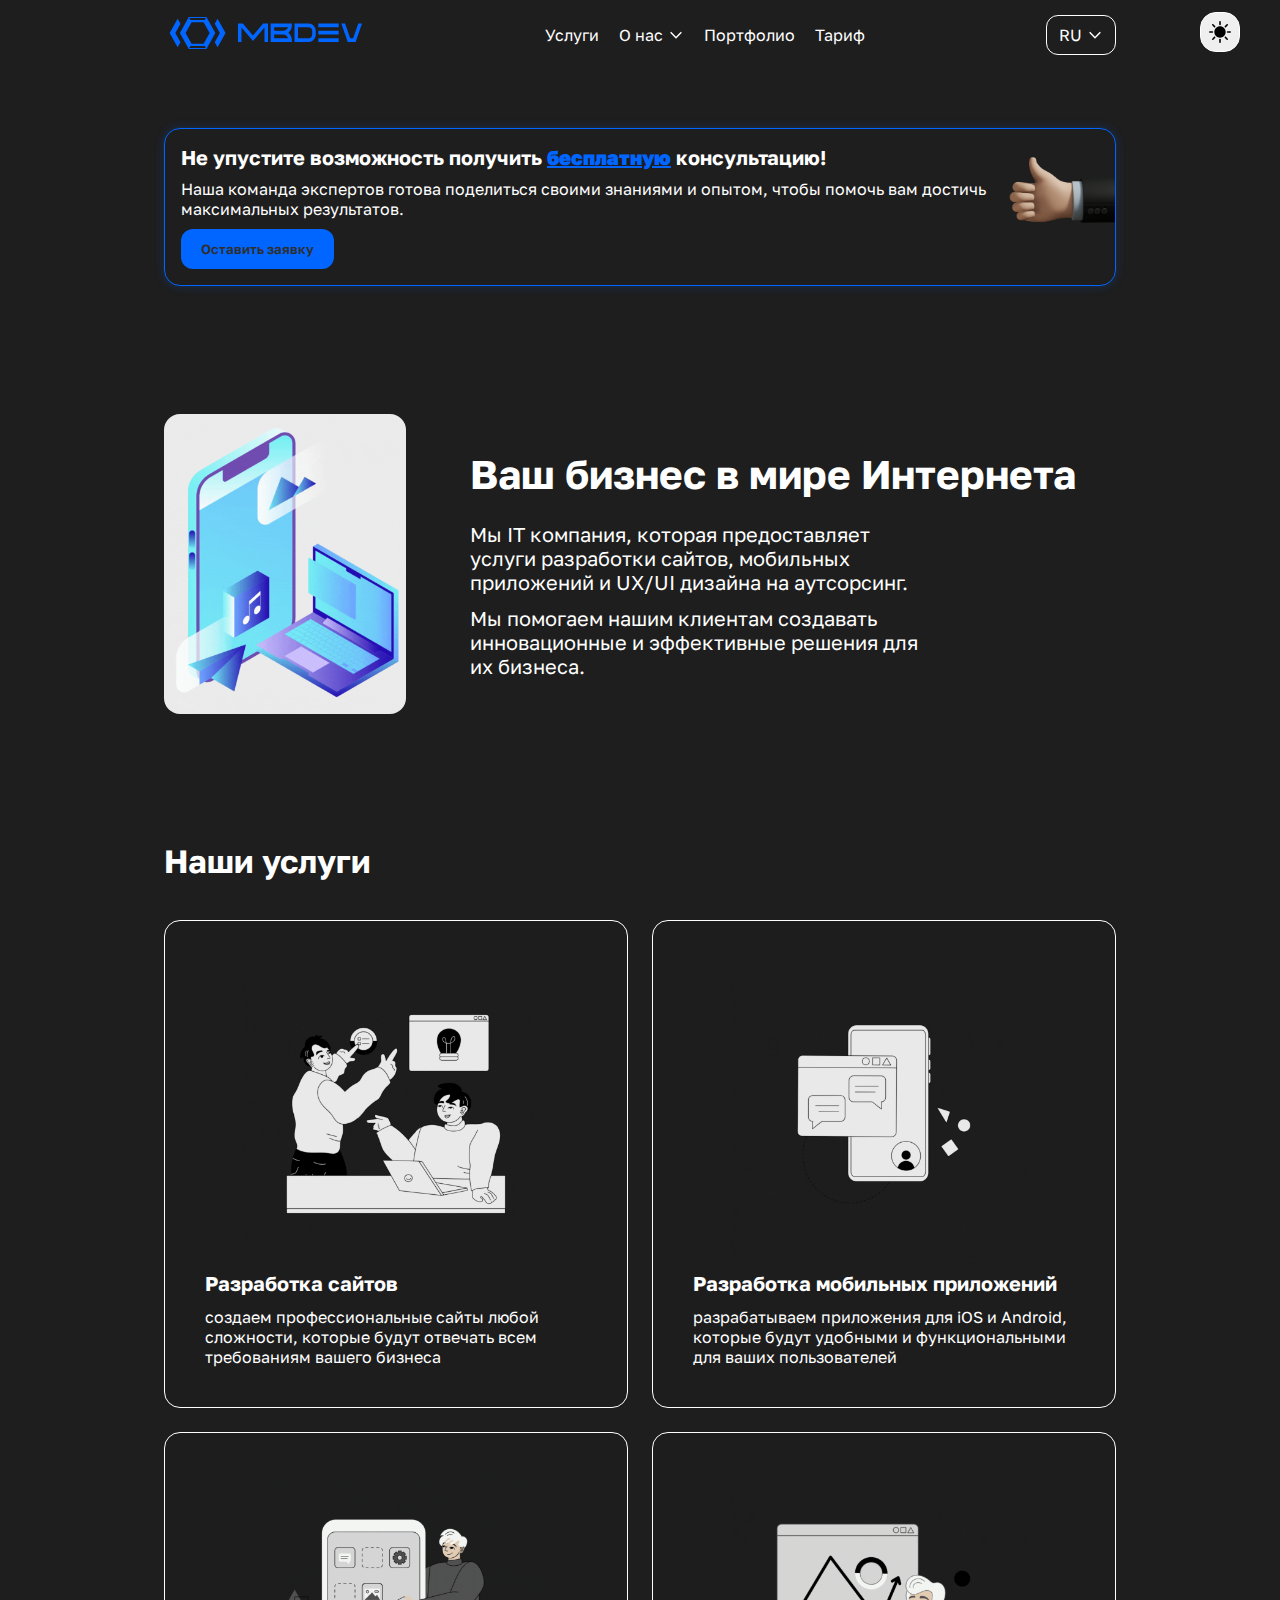
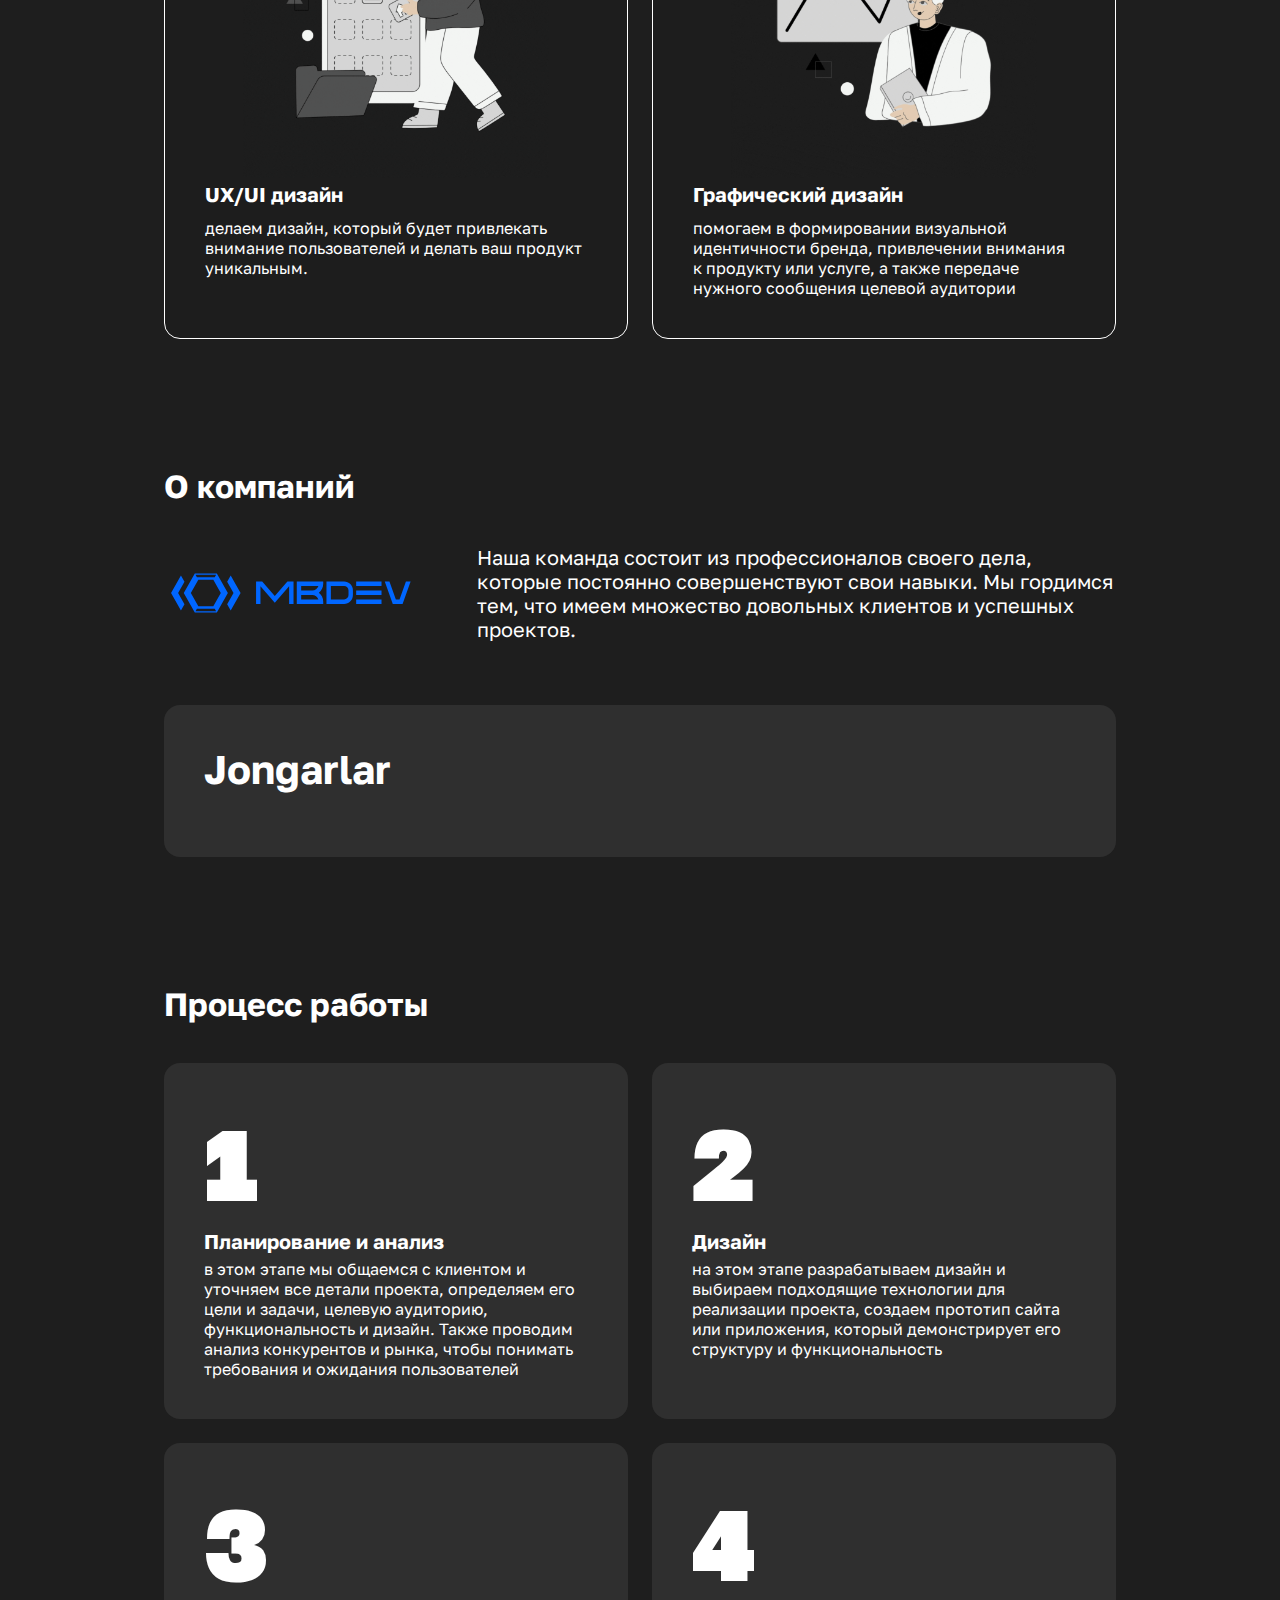
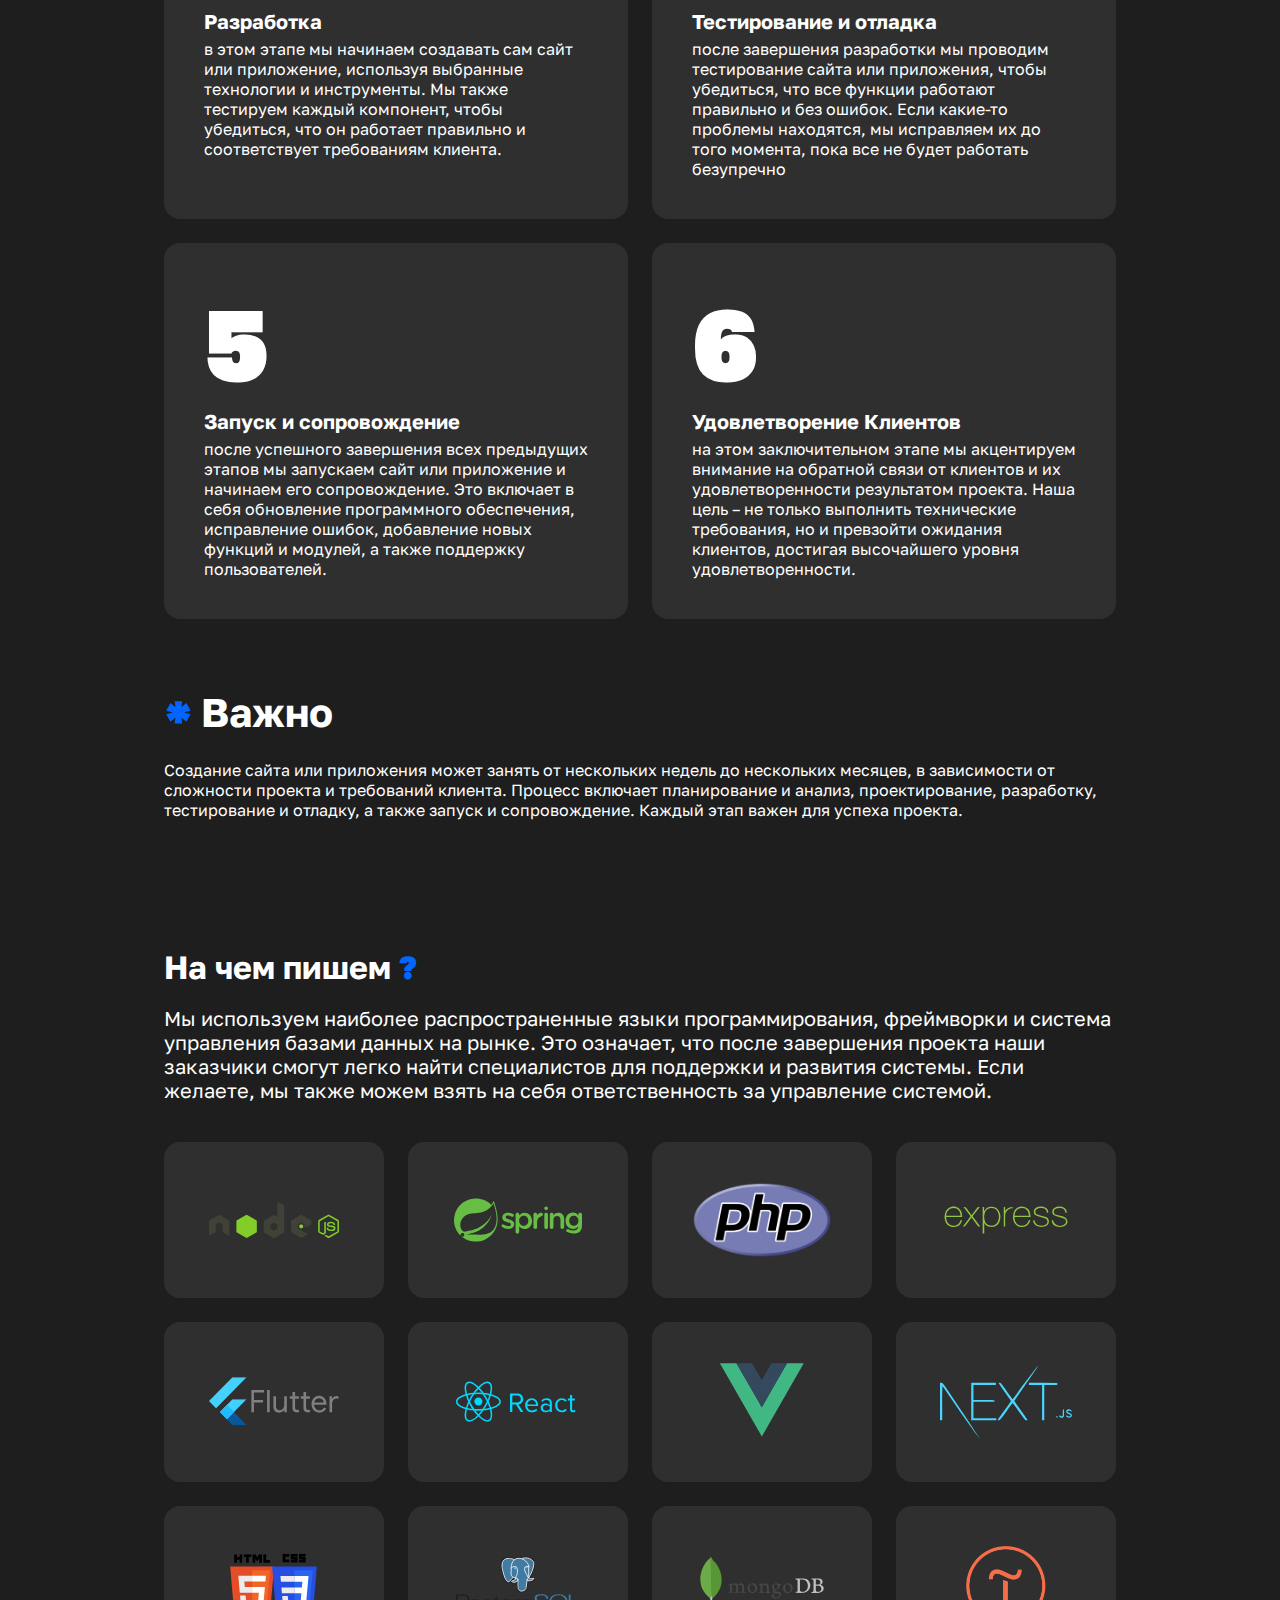
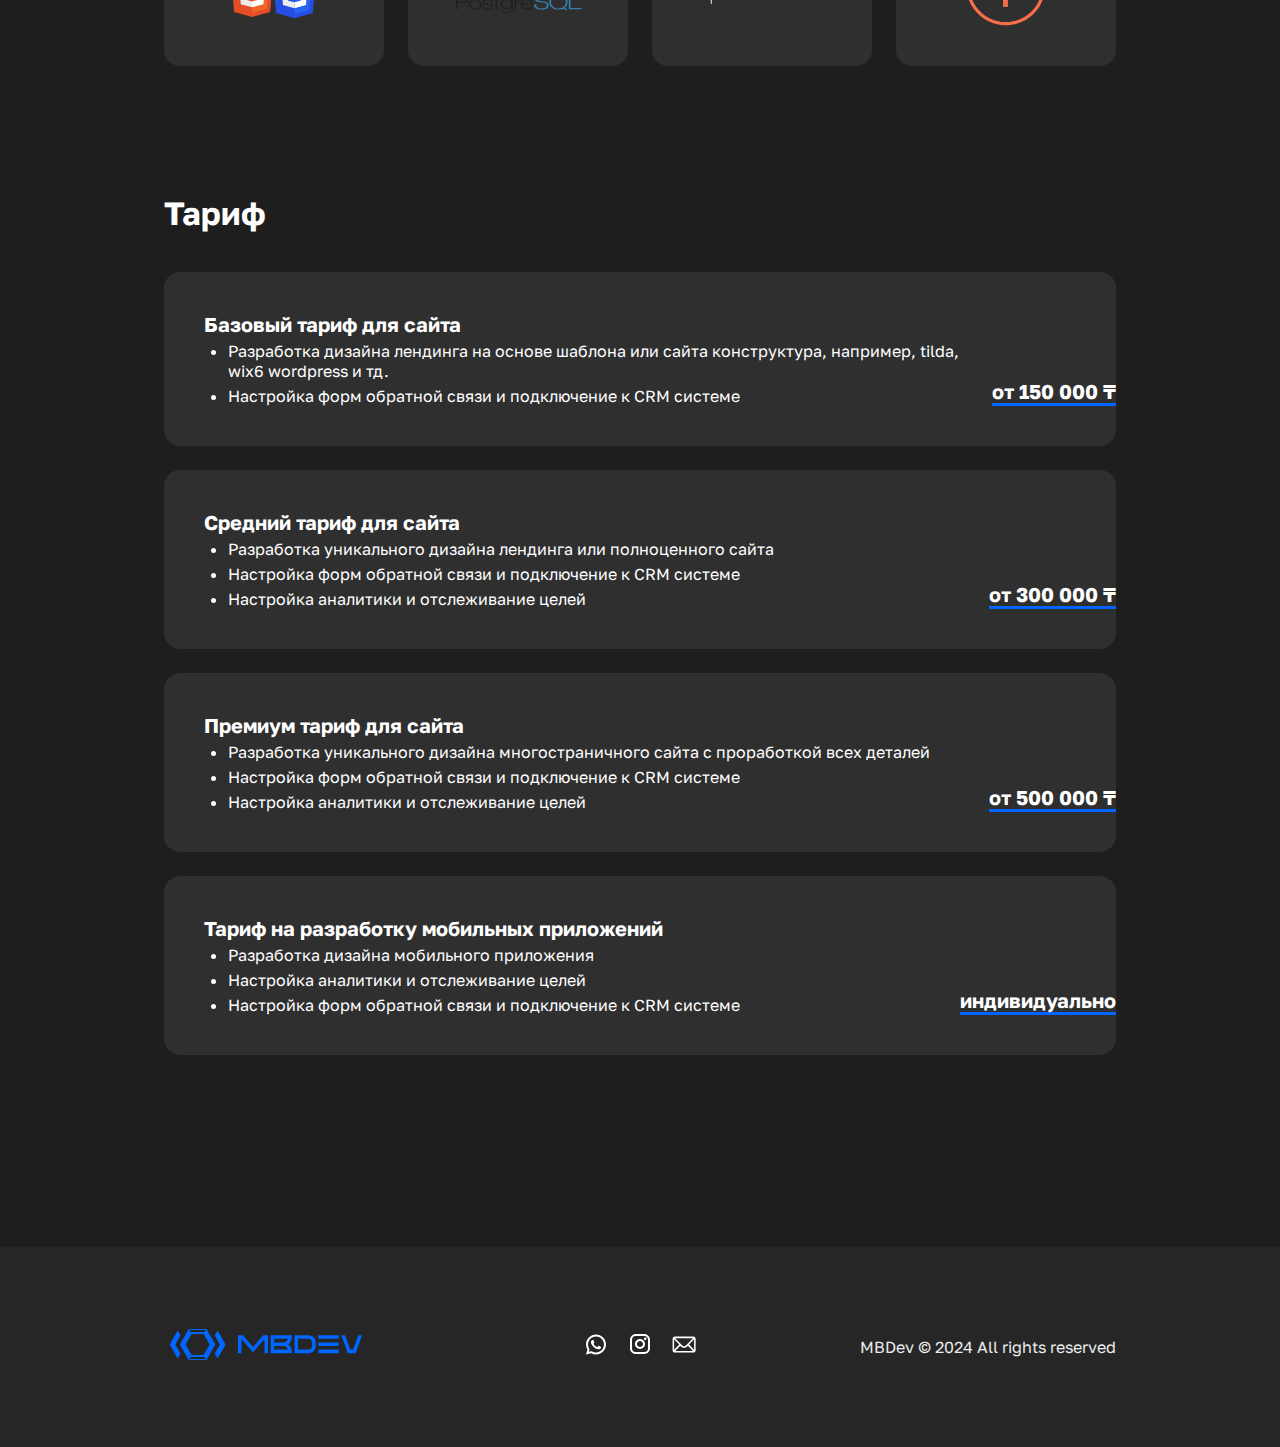
==== index.html @ fb9904f1 "up" ====
<!DOCTYPE html>
<html lang="en">
  <head>
    <meta charset="UTF-8">
    <meta name="viewport" content="width=device-width, initial-scale=1.0">
    
    <title>MBDEV</title>

    <link rel="stylesheet" href="style.css">
    <link rel="shortcut icon" href="public/logo/fav.svg" type="image/x-icon">
  </head>

  <body>

    <button class="mode">
      <img class="dark" src="public/images/moon.svg" alt="">
      <img class="switch-mode light" src="public/images/sun.svg" alt="">
    </button>

    <header>
      <div class="container">
        <div class="header">
          <a href="#">
            <div class="header-logo">
              <img src="public/logo/logo_blue.svg" alt="">
            </div>
          </a>

          <span class="menu-btn">
            <svg xmlns="http://www.w3.org/2000/svg" width="24" height="24" viewBox="0 0 24 24" fill="none">
              <g>
                <g>
                  <path d="M2 5H22" stroke-width="1.5"/>
                  <path d="M2 19H22" stroke-width="1.5"/>
                  <path d="M2 12H22" stroke-width="1.5"/>
                </g>
              </g>
            </svg>
          </span>

          <nav>
            <ul>
              <a href="#service"><li>Услуги</li></a>
              <a href="">
                <li>О нас
                  <svg class="chevron" xmlns="http://www.w3.org/2000/svg" width="16" height="16" viewBox="0 0 16 16">
                    <g>
                      <path d="M2.66663 5.33337L7.99996 10.6667L13.3333 5.33337" stroke-width="1.5"/>
                    </g>
                  </svg>
                </li>
              </a>
              <div class="header-about">
                <ul>
                  <a href="#about"><li>О компании</li></a>
                  <a href="#process"><li>Процесс работы</li></a>
                  <a href="#technology"><li>Наши технологий</li></a>
                </ul>
              </div>
              <a class="portfolio-link" href="portfolio.html"><li>Портфолио</li></a>
              <a href="#tarif"><li>Тариф</li></a>
            </ul>
          </nav>

          <button class="language">
            <p class="current-language">RU</p>
            <svg class="chevron" xmlns="http://www.w3.org/2000/svg" width="16" height="16" viewBox="0 0 16 16">
              <g>
                <path d="M2.66663 5.33337L7.99996 10.6667L13.3333 5.33337" stroke-width="1.5"/>
              </g>
            </svg>
          </button>
          <div class="languages">
            <ul>
              <a class="language-ru" href=""><li>RU</li></a>
              <a class="language-kz" href=""><li>KZ</li></a>
              <a class="language-en" href=""><li>EN</li></a>
            </ul>
          </div>
        </div>
      </div>
    </header>

    <div class="menu">
      <span class="x-mark menu-x">
        <svg xmlns="http://www.w3.org/2000/svg" width="24" height="24" viewBox="0 0 24 24" fill="none">
          <g id="icon / close">
            <path id="Vector" d="M5 5L19 19M5 19L19 5" stroke="white" stroke-width="1.5" stroke-linecap="round" stroke-linejoin="round"/>
          </g>
        </svg>
      </span>
      <ul class="menu-link">
        <a href="#service"><li>Услуги</li></a>
        <a href="#about"><li>О компании</li></a>
        <a href="#process"><li>Процесс работы</li></a>
        <a href="#technology"><li>Наши технологий</li></a>
        <a class="portfolio-link" href="portfolio.html"><li>Портфолио</li></a>
        <a href="#tarif"><li>Тариф</li></a>
      </ul>

      <button class="languagee">
        <p class="current-languagee">RU</p>
        <svg class="chevron" xmlns="http://www.w3.org/2000/svg" width="16" height="16" viewBox="0 0 16 16">
          <g>
            <path d="M2.66663 5.33337L7.99996 10.6667L13.3333 5.33337" stroke-width="1.5"/>
          </g>
        </svg>
      </button>
      <div class="languagess">
        <ul>
          <a class="languagee-ru" href=""><li>RU</li></a>
          <a class="languagee-kz" href=""><li>KZ</li></a>
          <a class="languagee-en" href=""><li>EN</li></a>
        </ul>
      </div>

      <button class="mode-menu">
        <img class="dark-menu" src="public/images/moon.svg" alt="">
        <img class="switch-mode light-menu" src="public/images/sun.svg" alt="">
      </button>
    </div>

    <div class="container container-content">
      <div class="recomendation">
        <div class="recomendation-content">
          <h3>Не упустите возможность получить <strong>бесплатную</strong> консультацию!</h3>
          <p>Наша команда экспертов готова поделиться своими знаниями и опытом, чтобы помочь вам достичь максимальных результатов.</p>
          <a href="https://wa.link/yck4wh">
            <button class="button">Оставить заявку</button>
          </a>
        </div>

        <div class="recomendation-image">
          <img src="public/images/nice.png" alt="">
        </div>
      </div>
    </div>

    <section id="description">
      <div class="container container-content">
        <div class="description">
          <div class="description-image">
            <img src="public/images/gif.gif" alt="">
          </div>
          
          <div class="description-content">
            <div class="description-title">
              <h1>Ваш бизнес в мире Интернета</h1>
            </div>
            <div class="description-info">
              <p class="info">Мы IT компания, которая предоставляет услуги разработки сайтов, мобильных приложений и UX/UI дизайна на аутсорсинг.</p>
              <p class="info">Мы помогаем нашим клиентам создавать инновационные и эффективные решения для их бизнеса.</p>
            </div>
          </div>
        </div>
      </div>
    </section>

    <section id="service">
      <div class="container container-content">
        <h2>Наши услуги</h2>
        <div class="service">
          <div class="service-content">
            <div class="service-image">
              <img id="gif1" src="public/images/5.gif" alt="">
            </div>

            <div class="service-info">
              <h3>Разработка сайтов</h3>
              <p>создаем профессиональные сайты любой сложности, которые будут отвечать всем требованиям вашего бизнеса</p>
            </div>
          </div>
          <div class="service-content">
            <div class="service-image">
              <img id="gif2" src="public/images/6.gif" alt="">
            </div>

            <div class="service-info">
              <h3>Разработка мобильных приложений</h3>
              <p>разрабатываем приложения для iOS и Android, которые будут удобными и функциональными для ваших пользователей</p>
            </div>
          </div>
          <div class="service-content">
            <div class="service-image">
              <img id="gif3" src="public/images/3.gif" alt="">
            </div>

            <div class="service-info">
              <h3>UX/UI дизайн</h3>
              <p>делаем дизайн, который будет привлекать внимание пользователей и делать ваш продукт уникальным.</p>
            </div>
          </div>
          <div class="service-content">
            <div class="service-image">
              <img id="gif4" src="public/images/4.gif" alt="">
            </div>

            <div class="service-info">
              <h3>Графический дизайн</h3>
              <p>помогаем в формировании визуальной идентичности бренда, привлечении внимания к продукту или услуге, а также передаче нужного сообщения целевой аудитории</p>
            </div>
          </div>
        </div>
      </div>
    </section>

    <section id="about">
      <div class="container container-content">
        <h2>О компаний</h2>
        <div class="about">
          <div class="about-title">
            <div class="about-logo">
              <img src="public/logo/logo_blue.svg" alt="">
            </div>
            <p class="info">Наша команда состоит из профессионалов своего дела, которые постоянно совершенствуют свои навыки. Мы гордимся тем, что имеем множество довольных клиентов и успешных проектов.</p>
          </div>

          <div class="about-content">
            <h1>Jongarlar</h1>
          </div>
        </div>
      </div>
    </section>

    <section id="process">
      <div class="container container-content">
        <h2>Процесс работы</h2>

        <div class="process">
          <div class="process-block">
            <span>1</span>
            <h3>Планирование и анализ</h3>
            <p>в этом этапе мы общаемся с клиентом и уточняем все детали проекта, определяем его цели и задачи, целевую аудиторию, функциональность и дизайн. Также проводим анализ конкурентов и рынка, чтобы понимать требования и ожидания пользователей</p>
          </div>
          <div class="process-block">
            <span>2</span>
            <h3>Дизайн</h3>
            <p>на этом этапе разрабатываем дизайн и выбираем подходящие технологии для реализации проекта, создаем прототип сайта или приложения, который демонстрирует его структуру и функциональность</p>
          </div>
          <div class="process-block">
            <span>3</span>
            <h3>Разработка</h3>
            <p>в этом этапе мы начинаем создавать сам сайт или приложение, используя выбранные технологии и инструменты. Мы также тестируем каждый компонент, чтобы убедиться, что он работает правильно и соответствует требованиям клиента.</p>
          </div>
          <div class="process-block">
            <span>4</span>
            <h3>Тестирование и отладка</h3>
            <p>после завершения разработки мы проводим тестирование сайта или приложения, чтобы убедиться, что все функции работают правильно и без ошибок. Если какие-то проблемы находятся, мы исправляем их до того момента, пока все не будет работать безупречно</p>
          </div>
          <div class="process-block">
            <span>5</span>
            <h3>Запуск и сопровождение</h3>
            <p>после успешного завершения всех предыдущих этапов мы запускаем сайт или приложение и начинаем его сопровождение. Это включает в себя обновление программного обеспечения, исправление ошибок, добавление новых функций и модулей, а также поддержку пользователей.</p>
          </div>
          <div class="process-block">
            <span>6</span>
            <h3>Удовлетворение Клиентов</h3>
            <p>на этом заключительном этапе мы акцентируем внимание на обратной связи от клиентов и их удовлетворенности результатом проекта. Наша цель – не только выполнить технические требования, но и превзойти ожидания клиентов, достигая высочайшего уровня удовлетворенности.</p>
          </div>
        </div>

        <div class="important">
          <span>*<h1>Важно</h1></span>
          <p>Создание сайта или приложения может занять от нескольких недель до нескольких месяцев, в зависимости от сложности проекта и требований клиента. Процесс включает планирование и анализ, проектирование, разработку, тестирование и отладку, а также запуск и сопровождение. Каждый этап важен для успеха проекта.</p>
        </div>
      </div>
    </section>

    <section id="technology">
      <div class="container container-content">
        <h2>На чем пишем <strong>?</strong></h2>
        <p class="info">Мы используем наиболее распространенные языки программирования, фреймворки и система управления базами данных на рынке. Это означает, что после завершения проекта наши заказчики смогут легко найти специалистов для поддержки и развития системы. Если желаете, мы также можем взять на себя ответственность за управление системой.</p>
        <div class="technology">
          <div class="technologies">
            <img src="public/images/technology/nodejs.svg" alt="">
          </div>
          <div class="technologies">
            <img src="public/images/technology/spring.svg" alt="">
          </div>
          <div class="technologies">
            <img src="public/images/technology/php.png" alt="">
          </div>
          <div class="technologies">
            <img src="public/images/technology/express.svg" alt="">
          </div>
          <div class="technologies">
            <img src="public/images/technology/flutter.svg" alt="">
          </div>
          <div class="technologies">
            <img src="public/images/technology/react.svg" alt="">
          </div>
          <div class="technologies">
            <img src="public/images/technology/vue.svg" alt="">
          </div>
          <div class="technologies">
            <img src="public/images/technology/nextjs.svg" alt="">
          </div>
          <div class="technologies">
            <img src="public/images/technology/htmlcss.svg" alt="">
          </div>
          <div class="technologies">
            <img src="public/images/technology/sql.svg" alt="">
          </div>
          <div class="technologies">
            <img src="public/images/technology/mongodb.svg" alt="">
          </div>
          <div class="technologies">
            <img src="public/images/technology/tilda.png" alt="">
          </div>
        </div>
      </div>
    </section>

    <section id="tarif">
      <div class="container container-content">
        <h2>Тариф</h2>
        <div class="tarif">
          <div class="tarif-card">
            <h3>Базовый тариф для сайта</h3>
            <div class="tarif-content">
              <ul>
                <li>Разработка дизайна лендинга на основе шаблона или сайта конструктура, например, tilda, wix6 wordpress и тд.</li>
                <li>Настройка форм обратной связи и подключение к CRM системе</li>
              </ul>
              <div class="price">
                <h3>от 150 000 ₸</h3>
              </div>
            </div>
          </div>

          <div class="tarif-card">
            <h3>Средний тариф для сайта</h3>
            <div class="tarif-content">
              <ul>
                <li>Разработка уникального дизайна лендинга или полноценного сайта</li>
                <li>Настройка форм обратной связи и подключение к CRM системе</li>
                <li>Настройка аналитики и отслеживание целей</li>
              </ul>
              <div class="price">
                <h3>от 300 000 ₸</h3>
              </div>
            </div>
          </div>

          <div class="tarif-card">
            <h3>Премиум тариф для сайта</h3>
            <div class="tarif-content">
              <ul>
                <li>Разработка уникального дизайна многостраничного сайта с проработкой всех деталей</li>
                <li>Настройка форм обратной связи и подключение к CRM системе</li>
                <li>Настройка аналитики и отслеживание целей</li>
              </ul>
              <div class="price">
                <h3>от 500 000 ₸</h3>
              </div>
            </div>
          </div>

          <div class="tarif-card">
            <h3>Тариф на разработку мобильных приложений</h3>
            <div class="tarif-content">
              <ul>
                <li>Разработка дизайна мобильного приложения</li>
                <li>Настройка аналитики и отслеживание целей</li>
                <li>Настройка форм обратной связи и подключение к CRM системе</li>
              </ul>
              <div class="price">
                <h3>индивидуально</h3>
              </div>
            </div>
          </div>
        </div>
      </div>
    </section>

    <section id="contact">
      <div class="container container-content">
        <div class="contact"></div>
      </div>
    </section>

    <footer>
      <div class="container">
        <div class="footer">
            <div class="footer-logo">
              <a href="#">
                <img src="public/logo/logo_blue.svg" alt="">
              </a>
            </div>
          <div class="footer-contacts">
            <a href="https://wa.link/yck4wh">
              <svg xmlns="http://www.w3.org/2000/svg" width="24" height="25" viewBox="0 0 24 25" fill="none">
                <g id="icon / whatsapp">
                  <path id="Vector" d="M12.0117 2.55762C6.50572 2.55762 2.02348 7.03599 2.02148 12.542C2.02048 14.302 2.48147 16.0202 3.35547 17.5342L2 22.5576L7.23242 21.3213C8.69142 22.1173 10.3339 22.5351 12.0059 22.5361H12.0098C17.5148 22.5361 21.995 18.0568 21.998 12.5518C22 9.88276 20.9622 7.37335 19.0762 5.48535C17.1902 3.59835 14.6837 2.55862 12.0117 2.55762ZM12.0098 4.55762C14.1458 4.55862 16.1531 5.39141 17.6621 6.89941C19.1711 8.40941 20 10.4158 19.998 12.5498C19.996 16.9538 16.4138 20.5361 12.0078 20.5361C10.6748 20.5351 9.35441 20.2004 8.19141 19.5654L7.51758 19.1982L6.77344 19.374L4.80469 19.8389L5.28516 18.0537L5.50195 17.2529L5.08789 16.5342C4.38989 15.3262 4.02048 13.945 4.02148 12.542C4.02348 8.13999 7.60677 4.55762 12.0098 4.55762ZM8.47656 7.93262C8.30956 7.93262 8.03955 7.99512 7.81055 8.24512C7.58155 8.49412 6.93555 9.0972 6.93555 10.3252C6.93555 11.5532 7.83008 12.7402 7.95508 12.9072C8.07908 13.0732 9.68175 15.6729 12.2188 16.6729C14.3268 17.5039 14.7549 17.3399 15.2129 17.2979C15.6709 17.2569 16.6904 16.6953 16.8984 16.1123C17.1064 15.5293 17.1069 15.0278 17.0449 14.9248C16.9829 14.8208 16.8164 14.7588 16.5664 14.6338C16.3174 14.5088 15.0903 13.9062 14.8613 13.8232C14.6323 13.7402 14.4648 13.6982 14.2988 13.9482C14.1328 14.1982 13.6558 14.7588 13.5098 14.9248C13.3638 15.0918 13.2188 15.1143 12.9688 14.9893C12.7188 14.8633 11.9149 14.599 10.9609 13.749C10.2189 13.088 9.71827 12.2725 9.57227 12.0225C9.42727 11.7735 9.55859 11.6367 9.68359 11.5127C9.79559 11.4007 9.93164 11.2212 10.0566 11.0752C10.1806 10.9292 10.2236 10.8252 10.3066 10.6592C10.3896 10.4932 10.3472 10.3467 10.2852 10.2217C10.2232 10.0967 9.73763 8.86412 9.51562 8.37012C9.32862 7.95512 9.13113 7.94548 8.95312 7.93848C8.80813 7.93248 8.64256 7.93262 8.47656 7.93262Z" />
                </g>
              </svg>
            </a>
  
            <a href="https://www.instagram.com/mbdev.kz?utm_source=ig_web_button_share_sheet&igsh=ZDNlZDc0MzIxNw==">
              <svg xmlns="http://www.w3.org/2000/svg" width="24" height="24" viewBox="0 0 40 40" fill="none">
                <path d="M13.0002 3.3335H27.0002C32.3335 3.3335 36.6668 7.66683 36.6668 13.0002V27.0002C36.6668 29.5639 35.6484 32.0227 33.8355 33.8355C32.0227 35.6484 29.5639 36.6668 27.0002 36.6668H13.0002C7.66683 36.6668 3.3335 32.3335 3.3335 27.0002V13.0002C3.3335 10.4364 4.35195 7.97765 6.1648 6.1648C7.97765 4.35195 10.4364 3.3335 13.0002 3.3335ZM12.6668 6.66683C11.0755 6.66683 9.54941 7.29897 8.42419 8.42419C7.29897 9.54941 6.66683 11.0755 6.66683 12.6668V27.3335C6.66683 30.6502 9.35016 33.3335 12.6668 33.3335H27.3335C28.9248 33.3335 30.4509 32.7014 31.5761 31.5761C32.7014 30.4509 33.3335 28.9248 33.3335 27.3335V12.6668C33.3335 9.35016 30.6502 6.66683 27.3335 6.66683H12.6668ZM28.7502 9.16683C29.3027 9.16683 29.8326 9.38632 30.2233 9.77702C30.614 10.1677 30.8335 10.6976 30.8335 11.2502C30.8335 11.8027 30.614 12.3326 30.2233 12.7233C29.8326 13.114 29.3027 13.3335 28.7502 13.3335C28.1976 13.3335 27.6677 13.114 27.277 12.7233C26.8863 12.3326 26.6668 11.8027 26.6668 11.2502C26.6668 10.6976 26.8863 10.1677 27.277 9.77702C27.6677 9.38632 28.1976 9.16683 28.7502 9.16683ZM20.0002 11.6668C22.2103 11.6668 24.3299 12.5448 25.8927 14.1076C27.4555 15.6704 28.3335 17.79 28.3335 20.0002C28.3335 22.2103 27.4555 24.3299 25.8927 25.8927C24.3299 27.4555 22.2103 28.3335 20.0002 28.3335C17.79 28.3335 15.6704 27.4555 14.1076 25.8927C12.5448 24.3299 11.6668 22.2103 11.6668 20.0002C11.6668 17.79 12.5448 15.6704 14.1076 14.1076C15.6704 12.5448 17.79 11.6668 20.0002 11.6668ZM20.0002 15.0002C18.6741 15.0002 17.4023 15.5269 16.4646 16.4646C15.5269 17.4023 15.0002 18.6741 15.0002 20.0002C15.0002 21.3262 15.5269 22.598 16.4646 23.5357C17.4023 24.4734 18.6741 25.0002 20.0002 25.0002C21.3262 25.0002 22.598 24.4734 23.5357 23.5357C24.4734 22.598 25.0002 21.3262 25.0002 20.0002C25.0002 18.6741 24.4734 17.4023 23.5357 16.4646C22.598 15.5269 21.3262 15.0002 20.0002 15.0002Z" />
              </svg>
            </a>
  
            <a href="shyndev001@gmail.com">
              <svg xmlns="http://www.w3.org/2000/svg" width="24" height="25" viewBox="0 0 24 25" fill="none">
                <g id="icon / mail">
                  <path id="Vector" d="M2.89401 4.55762C1.62958 4.55762 0.588013 5.6417 0.588013 6.95774V18.1583C0.588013 19.4744 1.62958 20.5584 2.89401 20.5584H21.342C22.6064 20.5584 23.648 19.4744 23.648 18.1583V6.95774C23.648 5.6417 22.6064 4.55762 21.342 4.55762H2.89401ZM3.21229 6.1577H21.0222L14.1763 13.2721C13.0288 14.4645 11.1932 14.4644 10.0462 13.2706L3.21229 6.1577ZM22.1107 7.28744V17.8286L17.0393 12.558L22.1107 7.28744ZM2.12535 7.28901L7.18774 12.558L2.12535 17.827V7.28901ZM15.9523 13.6878L21.0237 18.9584H3.21229L8.27468 13.6893L8.95927 14.4019C10.6933 16.2066 13.5267 16.208 15.2617 14.405L15.9523 13.6878Z" />
                </g>
              </svg>
            </a>
          </div>
  
          <div class="footer-rights">
            <a href="">MBDev © 2024 All rights reserved</a></a>
          </div>
        </div>
      </div>
    </footer>

    <script src="public/scripts/script.js"></script>
    <script src="public/scripts/language.js"></script>
  </body>
</html>
---- style.css ----
@import url('https://fonts.googleapis.com/css2?family=Golos+Text:wght@400;500;600;700&display=swap');

@import url("public/css/index.css");
@import url("public/css/header.css");
@import url("public/css/footer.css");
@import url("public/css/recomendation.css");
@import url("public/css/description.css");
@import url("public/css/service.css");
@import url("public/css/about.css");
@import url("public/css/process.css");
@import url("public/css/technology.css");
@import url("public/css/tarif.css");
@import url("public/css/portfolio.css");
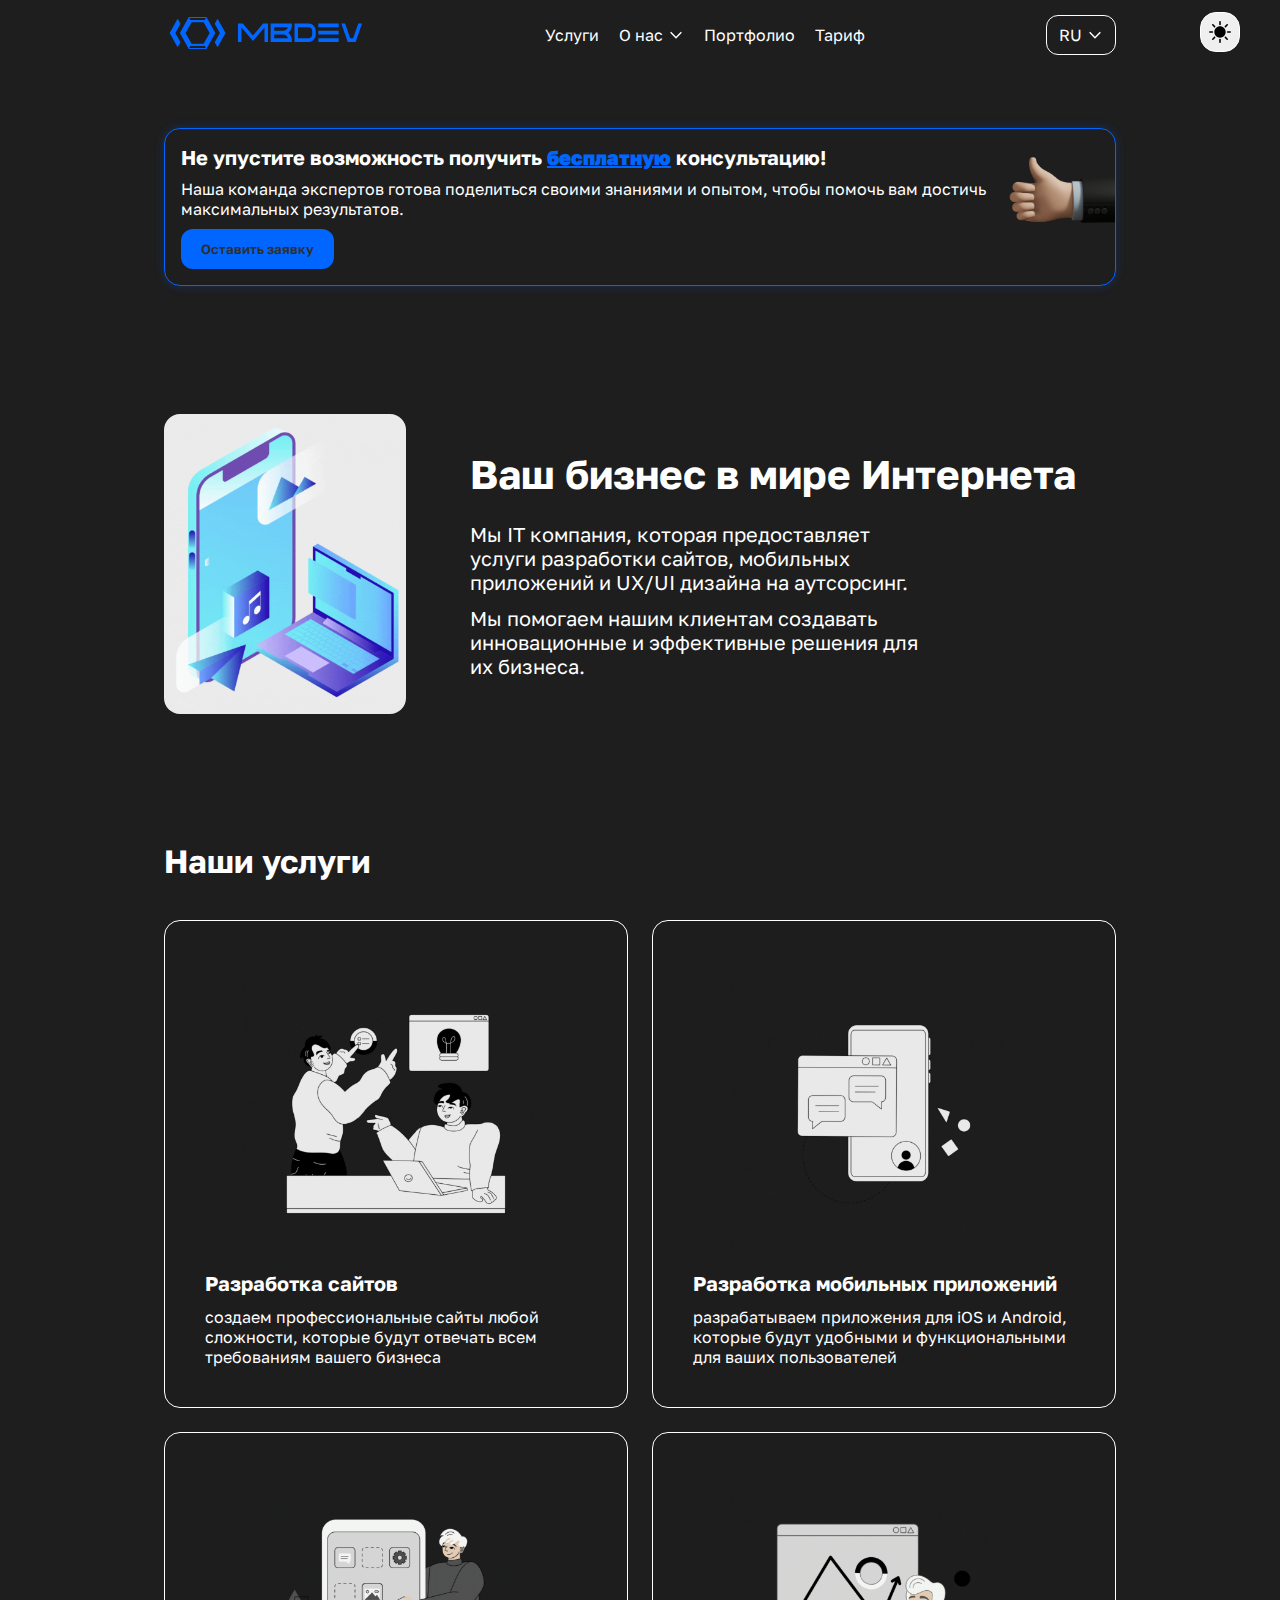
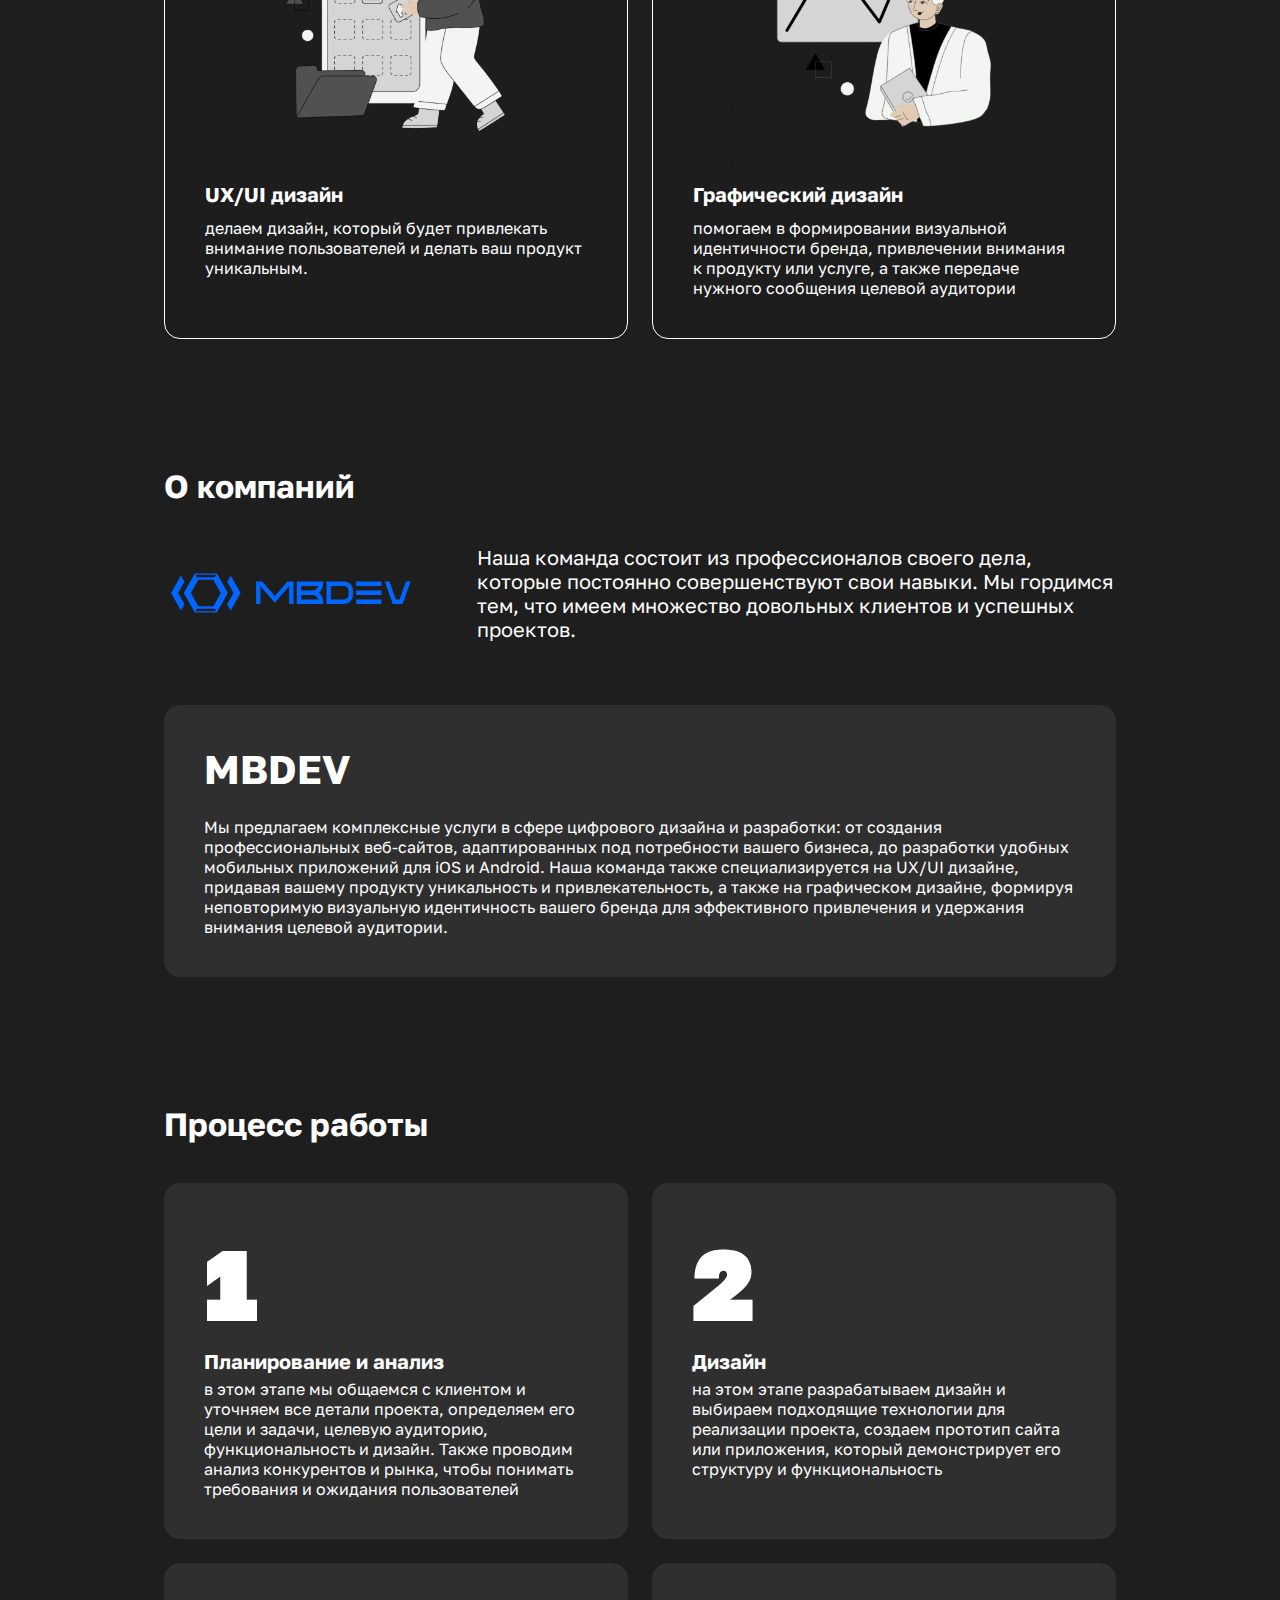
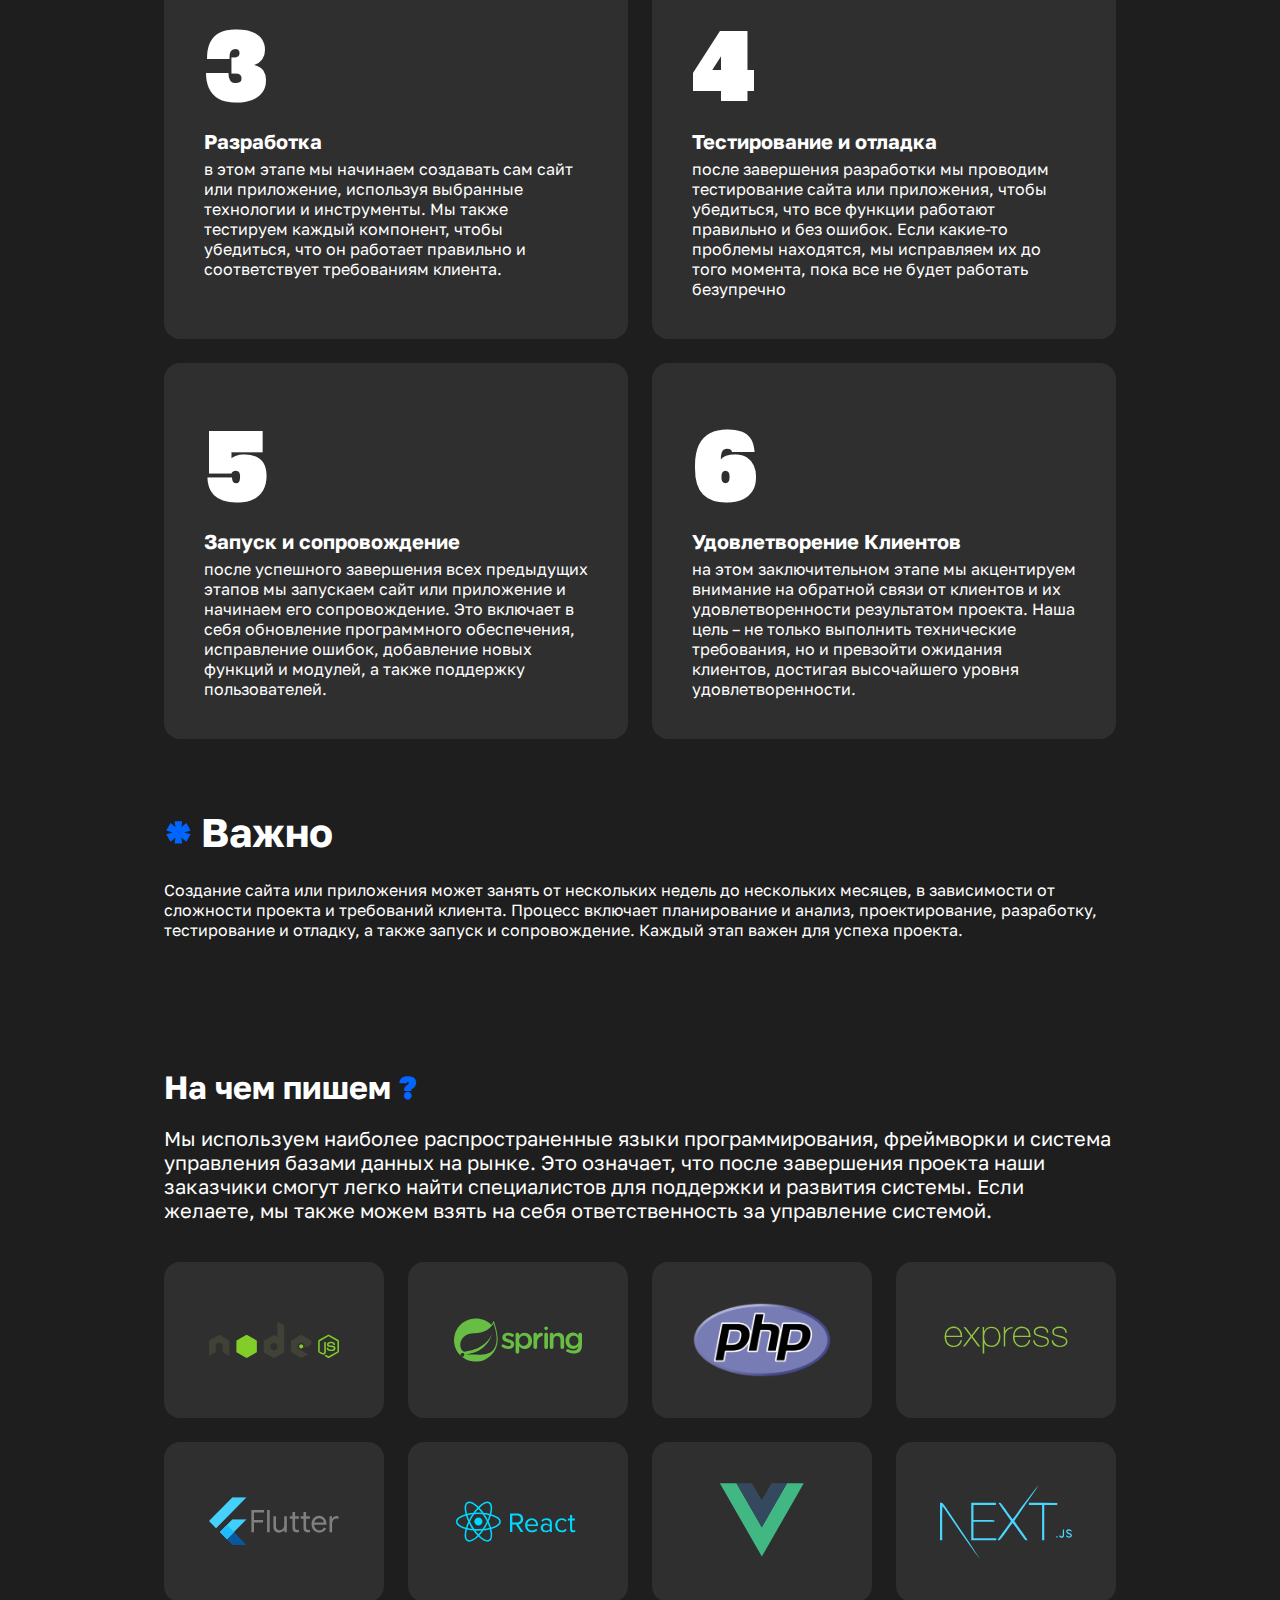
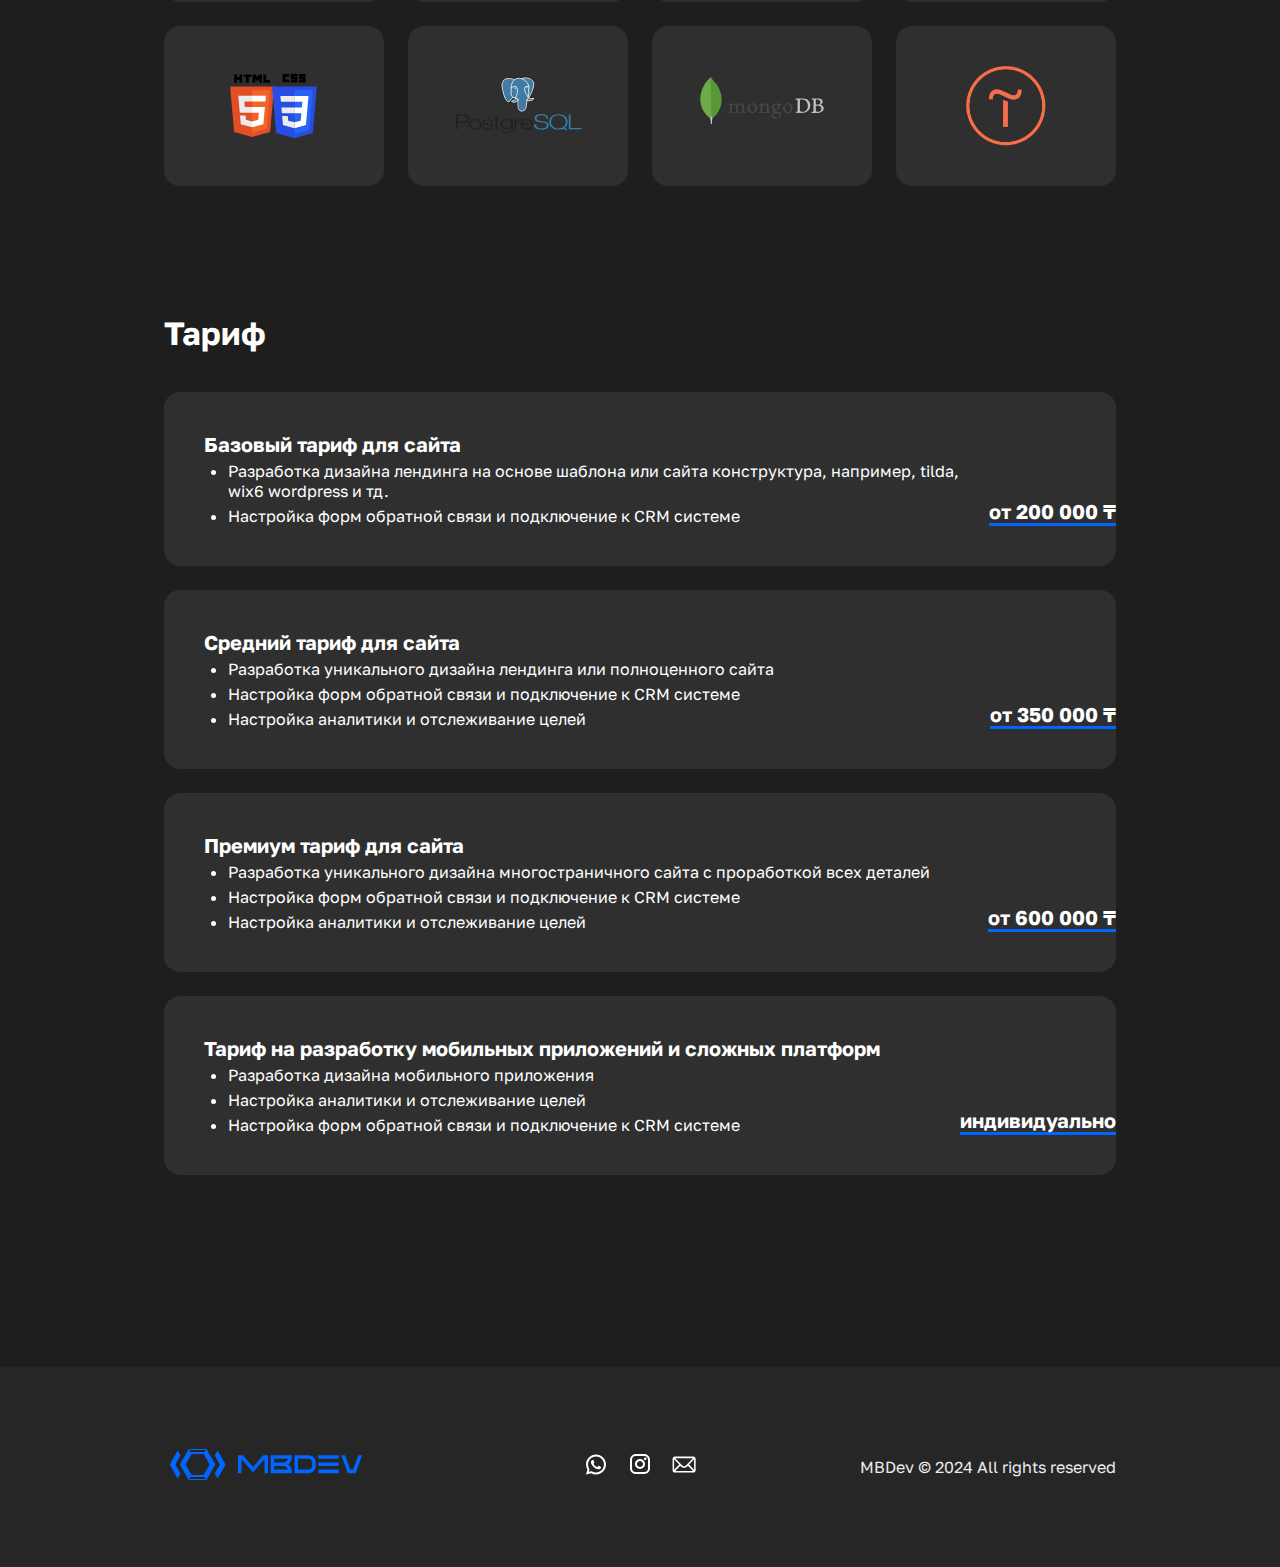
==== commit 04a5b575: "up" ====
--- a/index.html
+++ b/index.html
@@ -125,7 +125,7 @@
         <div class="recomendation-content">
           <h3>Не упустите возможность получить <strong>бесплатную</strong> консультацию!</h3>
           <p>Наша команда экспертов готова поделиться своими знаниями и опытом, чтобы помочь вам достичь максимальных результатов.</p>
-          <a href="https://wa.link/yck4wh">
+          <a href="https://wa.link/yck4wh" target="_blank">
             <button class="button">Оставить заявку</button>
           </a>
         </div>
@@ -216,7 +216,7 @@
           </div>
 
           <div class="about-content">
-            <h1>Jongarlar</h1>
+            <h1>MBDEV <h4 style="font-weight: 100;">Мы предлагаем комплексные услуги в сфере цифрового дизайна и разработки: от создания профессиональных веб-сайтов, адаптированных под потребности вашего бизнеса, до разработки удобных мобильных приложений для iOS и Android. Наша команда также специализируется на UX/UI дизайне, придавая вашему продукту уникальность и привлекательность, а также на графическом дизайне, формируя неповторимую визуальную идентичность вашего бренда для эффективного привлечения и удержания внимания целевой аудитории.</h4></h1>
           </div>
         </div>
       </div>
@@ -323,7 +323,7 @@
                 <li>Настройка форм обратной связи и подключение к CRM системе</li>
               </ul>
               <div class="price">
-                <h3>от 150 000 ₸</h3>
+                <h3>от 200 000 ₸</h3>
               </div>
             </div>
           </div>
@@ -337,7 +337,7 @@
                 <li>Настройка аналитики и отслеживание целей</li>
               </ul>
               <div class="price">
-                <h3>от 300 000 ₸</h3>
+                <h3>от 350 000 ₸</h3>
               </div>
             </div>
           </div>
@@ -351,13 +351,13 @@
                 <li>Настройка аналитики и отслеживание целей</li>
               </ul>
               <div class="price">
-                <h3>от 500 000 ₸</h3>
+                <h3>от 600 000 ₸</h3>
               </div>
             </div>
           </div>
 
           <div class="tarif-card">
-            <h3>Тариф на разработку мобильных приложений</h3>
+            <h3>Тариф на разработку мобильных приложений и сложных платформ</h3>
             <div class="tarif-content">
               <ul>
                 <li>Разработка дизайна мобильного приложения</li>
@@ -388,7 +388,7 @@
               </a>
             </div>
           <div class="footer-contacts">
-            <a href="https://wa.link/yck4wh">
+            <a href="https://wa.link/yck4wh" target="_blank">
               <svg xmlns="http://www.w3.org/2000/svg" width="24" height="25" viewBox="0 0 24 25" fill="none">
                 <g id="icon / whatsapp">
                   <path id="Vector" d="M12.0117 2.55762C6.50572 2.55762 2.02348 7.03599 2.02148 12.542C2.02048 14.302 2.48147 16.0202 3.35547 17.5342L2 22.5576L7.23242 21.3213C8.69142 22.1173 10.3339 22.5351 12.0059 22.5361H12.0098C17.5148 22.5361 21.995 18.0568 21.998 12.5518C22 9.88276 20.9622 7.37335 19.0762 5.48535C17.1902 3.59835 14.6837 2.55862 12.0117 2.55762ZM12.0098 4.55762C14.1458 4.55862 16.1531 5.39141 17.6621 6.89941C19.1711 8.40941 20 10.4158 19.998 12.5498C19.996 16.9538 16.4138 20.5361 12.0078 20.5361C10.6748 20.5351 9.35441 20.2004 8.19141 19.5654L7.51758 19.1982L6.77344 19.374L4.80469 19.8389L5.28516 18.0537L5.50195 17.2529L5.08789 16.5342C4.38989 15.3262 4.02048 13.945 4.02148 12.542C4.02348 8.13999 7.60677 4.55762 12.0098 4.55762ZM8.47656 7.93262C8.30956 7.93262 8.03955 7.99512 7.81055 8.24512C7.58155 8.49412 6.93555 9.0972 6.93555 10.3252C6.93555 11.5532 7.83008 12.7402 7.95508 12.9072C8.07908 13.0732 9.68175 15.6729 12.2188 16.6729C14.3268 17.5039 14.7549 17.3399 15.2129 17.2979C15.6709 17.2569 16.6904 16.6953 16.8984 16.1123C17.1064 15.5293 17.1069 15.0278 17.0449 14.9248C16.9829 14.8208 16.8164 14.7588 16.5664 14.6338C16.3174 14.5088 15.0903 13.9062 14.8613 13.8232C14.6323 13.7402 14.4648 13.6982 14.2988 13.9482C14.1328 14.1982 13.6558 14.7588 13.5098 14.9248C13.3638 15.0918 13.2188 15.1143 12.9688 14.9893C12.7188 14.8633 11.9149 14.599 10.9609 13.749C10.2189 13.088 9.71827 12.2725 9.57227 12.0225C9.42727 11.7735 9.55859 11.6367 9.68359 11.5127C9.79559 11.4007 9.93164 11.2212 10.0566 11.0752C10.1806 10.9292 10.2236 10.8252 10.3066 10.6592C10.3896 10.4932 10.3472 10.3467 10.2852 10.2217C10.2232 10.0967 9.73763 8.86412 9.51562 8.37012C9.32862 7.95512 9.13113 7.94548 8.95312 7.93848C8.80813 7.93248 8.64256 7.93262 8.47656 7.93262Z" />
@@ -396,13 +396,13 @@
               </svg>
             </a>
   
-            <a href="https://www.instagram.com/mbdev.kz?utm_source=ig_web_button_share_sheet&igsh=ZDNlZDc0MzIxNw==">
+            <a href="https://www.instagram.com/mbdev.kz?utm_source=ig_web_button_share_sheet&igsh=ZDNlZDc0MzIxNw==" target="_blank">
               <svg xmlns="http://www.w3.org/2000/svg" width="24" height="24" viewBox="0 0 40 40" fill="none">
                 <path d="M13.0002 3.3335H27.0002C32.3335 3.3335 36.6668 7.66683 36.6668 13.0002V27.0002C36.6668 29.5639 35.6484 32.0227 33.8355 33.8355C32.0227 35.6484 29.5639 36.6668 27.0002 36.6668H13.0002C7.66683 36.6668 3.3335 32.3335 3.3335 27.0002V13.0002C3.3335 10.4364 4.35195 7.97765 6.1648 6.1648C7.97765 4.35195 10.4364 3.3335 13.0002 3.3335ZM12.6668 6.66683C11.0755 6.66683 9.54941 7.29897 8.42419 8.42419C7.29897 9.54941 6.66683 11.0755 6.66683 12.6668V27.3335C6.66683 30.6502 9.35016 33.3335 12.6668 33.3335H27.3335C28.9248 33.3335 30.4509 32.7014 31.5761 31.5761C32.7014 30.4509 33.3335 28.9248 33.3335 27.3335V12.6668C33.3335 9.35016 30.6502 6.66683 27.3335 6.66683H12.6668ZM28.7502 9.16683C29.3027 9.16683 29.8326 9.38632 30.2233 9.77702C30.614 10.1677 30.8335 10.6976 30.8335 11.2502C30.8335 11.8027 30.614 12.3326 30.2233 12.7233C29.8326 13.114 29.3027 13.3335 28.7502 13.3335C28.1976 13.3335 27.6677 13.114 27.277 12.7233C26.8863 12.3326 26.6668 11.8027 26.6668 11.2502C26.6668 10.6976 26.8863 10.1677 27.277 9.77702C27.6677 9.38632 28.1976 9.16683 28.7502 9.16683ZM20.0002 11.6668C22.2103 11.6668 24.3299 12.5448 25.8927 14.1076C27.4555 15.6704 28.3335 17.79 28.3335 20.0002C28.3335 22.2103 27.4555 24.3299 25.8927 25.8927C24.3299 27.4555 22.2103 28.3335 20.0002 28.3335C17.79 28.3335 15.6704 27.4555 14.1076 25.8927C12.5448 24.3299 11.6668 22.2103 11.6668 20.0002C11.6668 17.79 12.5448 15.6704 14.1076 14.1076C15.6704 12.5448 17.79 11.6668 20.0002 11.6668ZM20.0002 15.0002C18.6741 15.0002 17.4023 15.5269 16.4646 16.4646C15.5269 17.4023 15.0002 18.6741 15.0002 20.0002C15.0002 21.3262 15.5269 22.598 16.4646 23.5357C17.4023 24.4734 18.6741 25.0002 20.0002 25.0002C21.3262 25.0002 22.598 24.4734 23.5357 23.5357C24.4734 22.598 25.0002 21.3262 25.0002 20.0002C25.0002 18.6741 24.4734 17.4023 23.5357 16.4646C22.598 15.5269 21.3262 15.0002 20.0002 15.0002Z" />
               </svg>
             </a>
   
-            <a href="shyndev001@gmail.com">
+            <a href="shyndev001@gmail.com" target="_blank">
               <svg xmlns="http://www.w3.org/2000/svg" width="24" height="25" viewBox="0 0 24 25" fill="none">
                 <g id="icon / mail">
                   <path id="Vector" d="M2.89401 4.55762C1.62958 4.55762 0.588013 5.6417 0.588013 6.95774V18.1583C0.588013 19.4744 1.62958 20.5584 2.89401 20.5584H21.342C22.6064 20.5584 23.648 19.4744 23.648 18.1583V6.95774C23.648 5.6417 22.6064 4.55762 21.342 4.55762H2.89401ZM3.21229 6.1577H21.0222L14.1763 13.2721C13.0288 14.4645 11.1932 14.4644 10.0462 13.2706L3.21229 6.1577ZM22.1107 7.28744V17.8286L17.0393 12.558L22.1107 7.28744ZM2.12535 7.28901L7.18774 12.558L2.12535 17.827V7.28901ZM15.9523 13.6878L21.0237 18.9584H3.21229L8.27468 13.6893L8.95927 14.4019C10.6933 16.2066 13.5267 16.208 15.2617 14.405L15.9523 13.6878Z" />
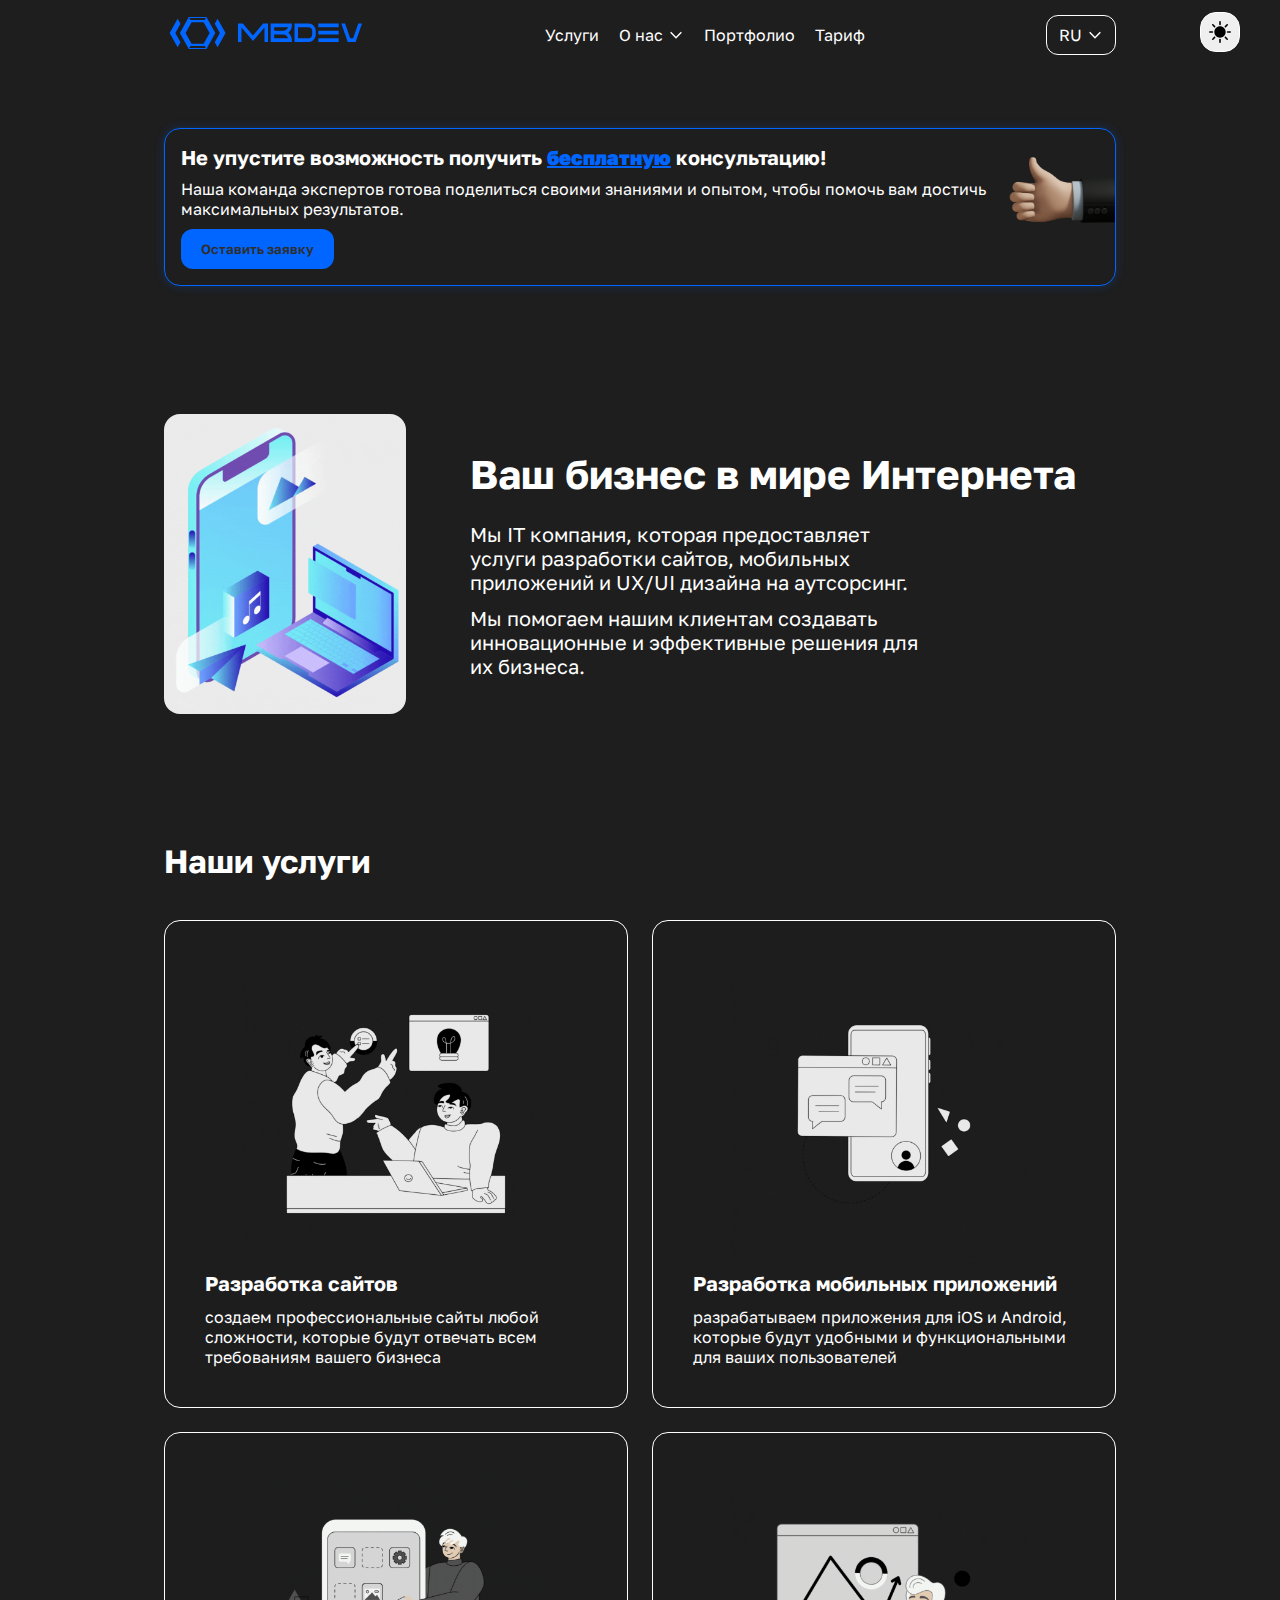
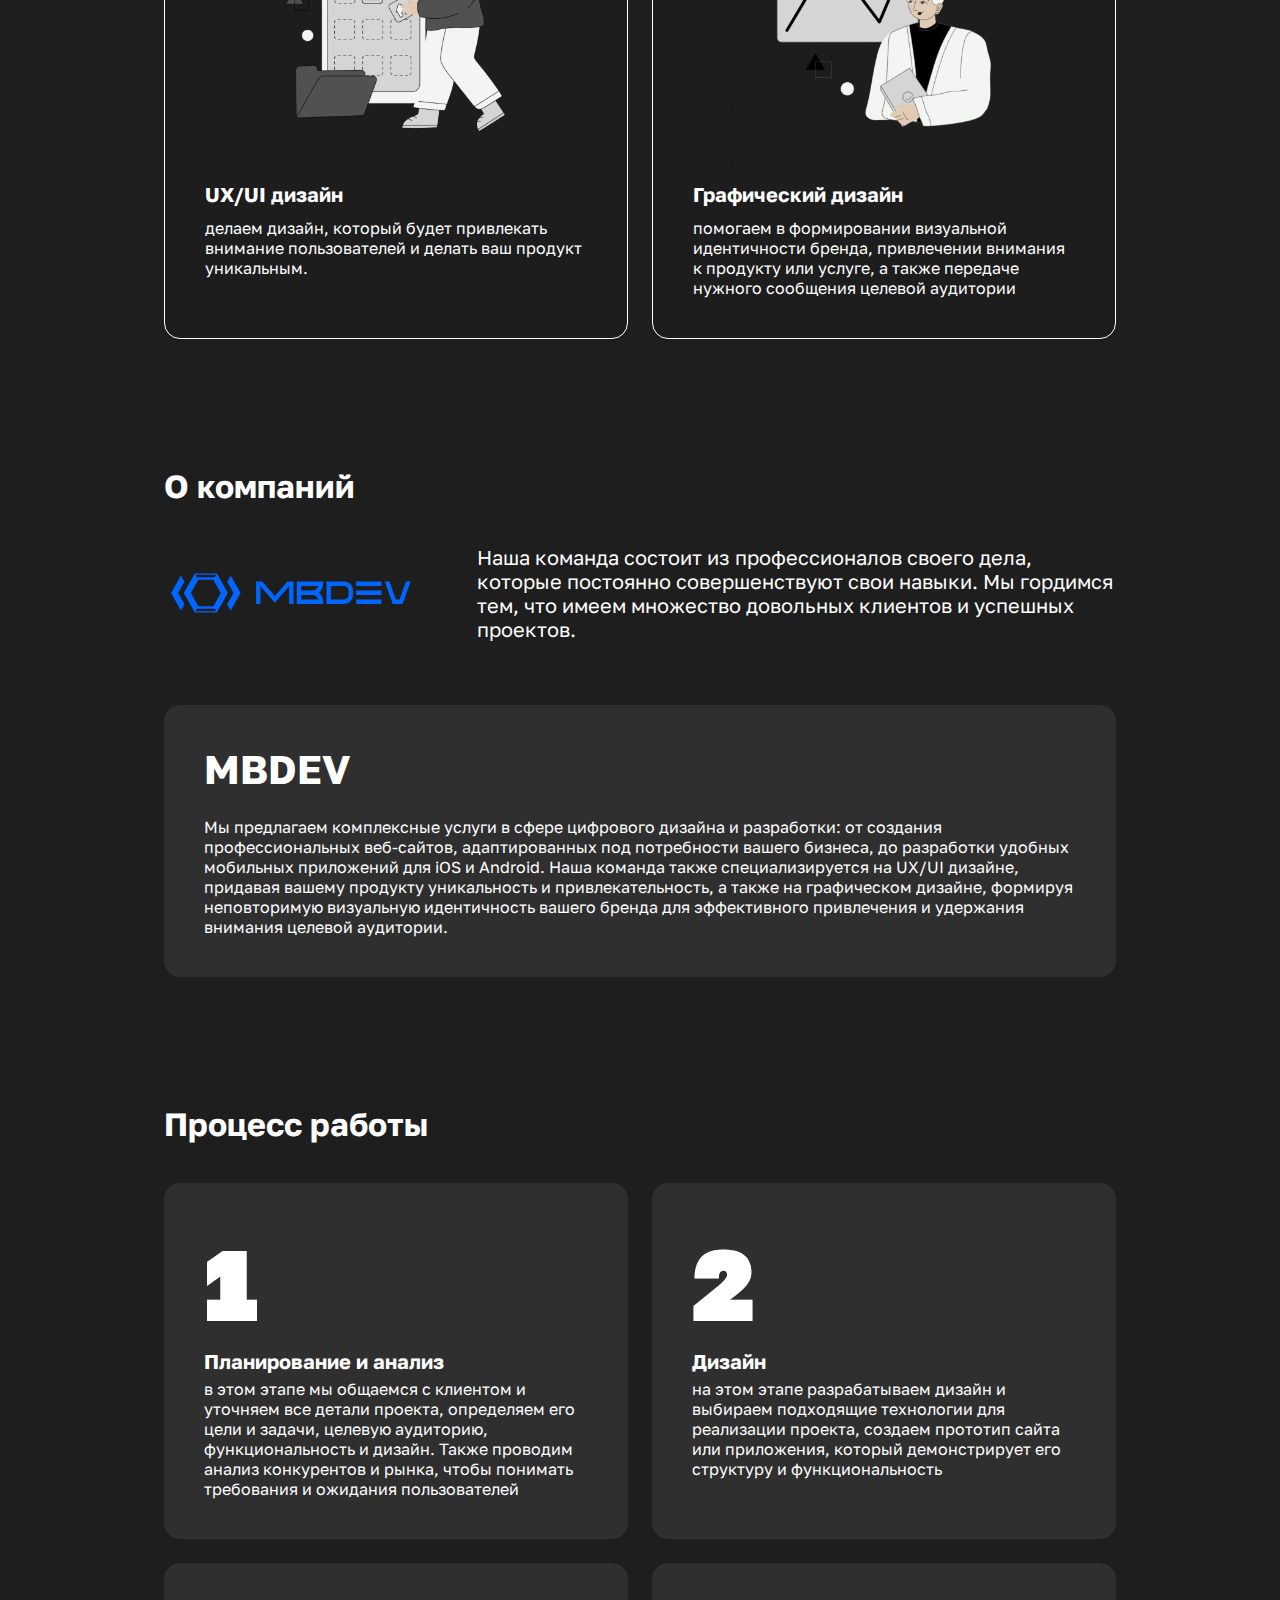
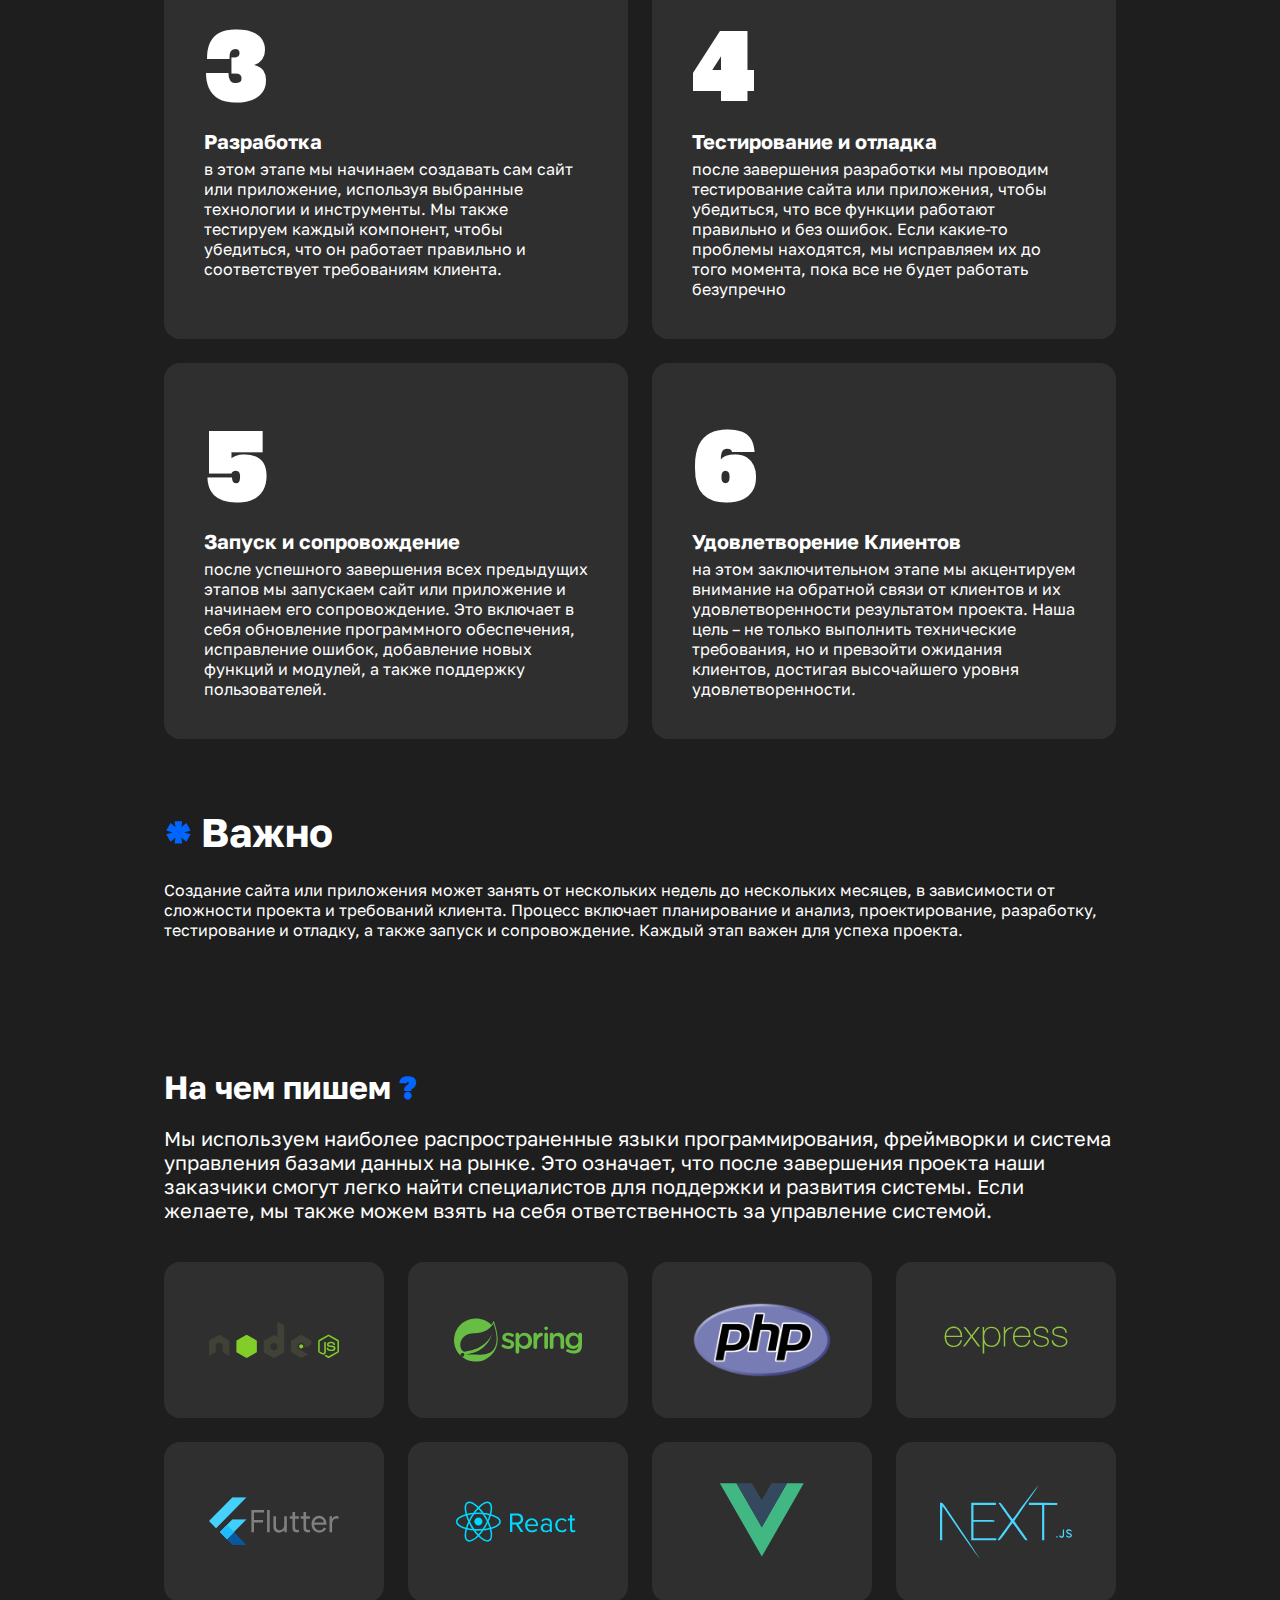
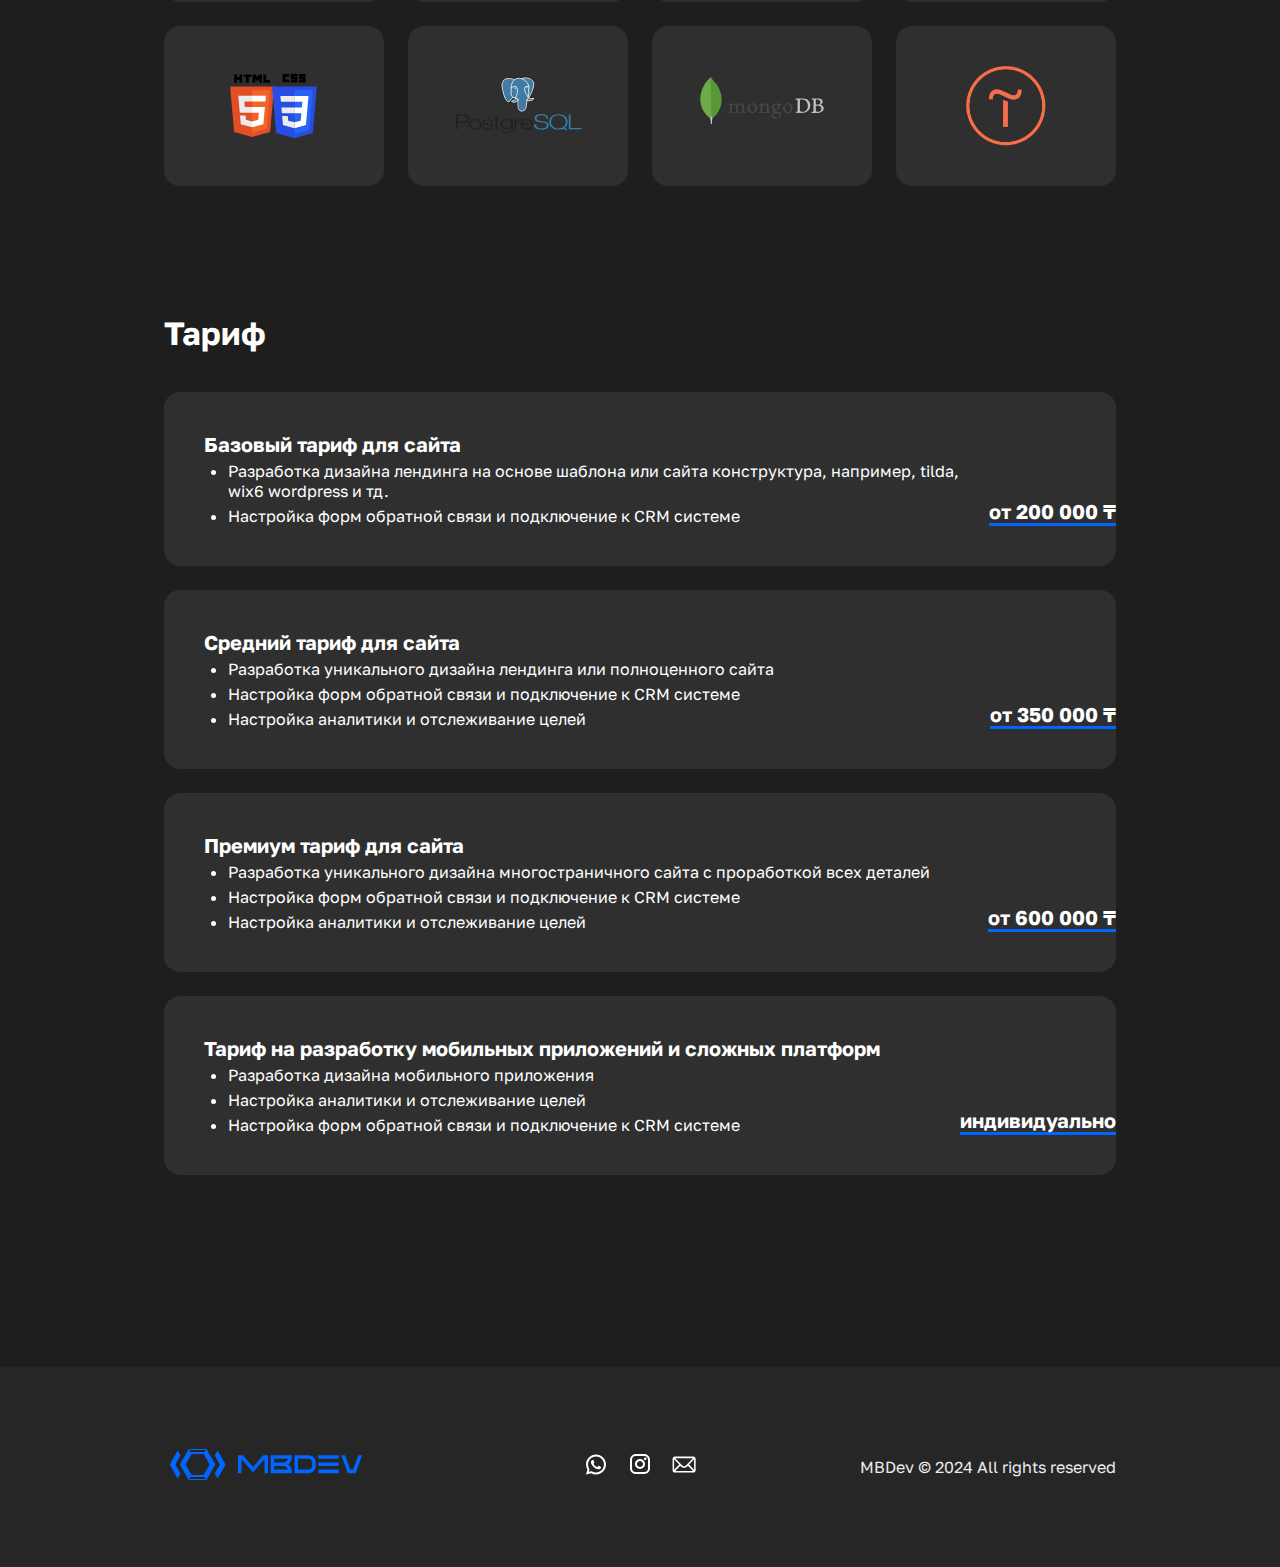
==== commit 3e10b498: "copyright" ====
--- a/index.html
+++ b/index.html
@@ -412,7 +412,7 @@
           </div>
   
           <div class="footer-rights">
-            <a href="">MBDev © 2024 All rights reserved</a></a>
+            <a href="copyright.html">MBDev © 2024 All rights reserved</a>
           </div>
         </div>
       </div>
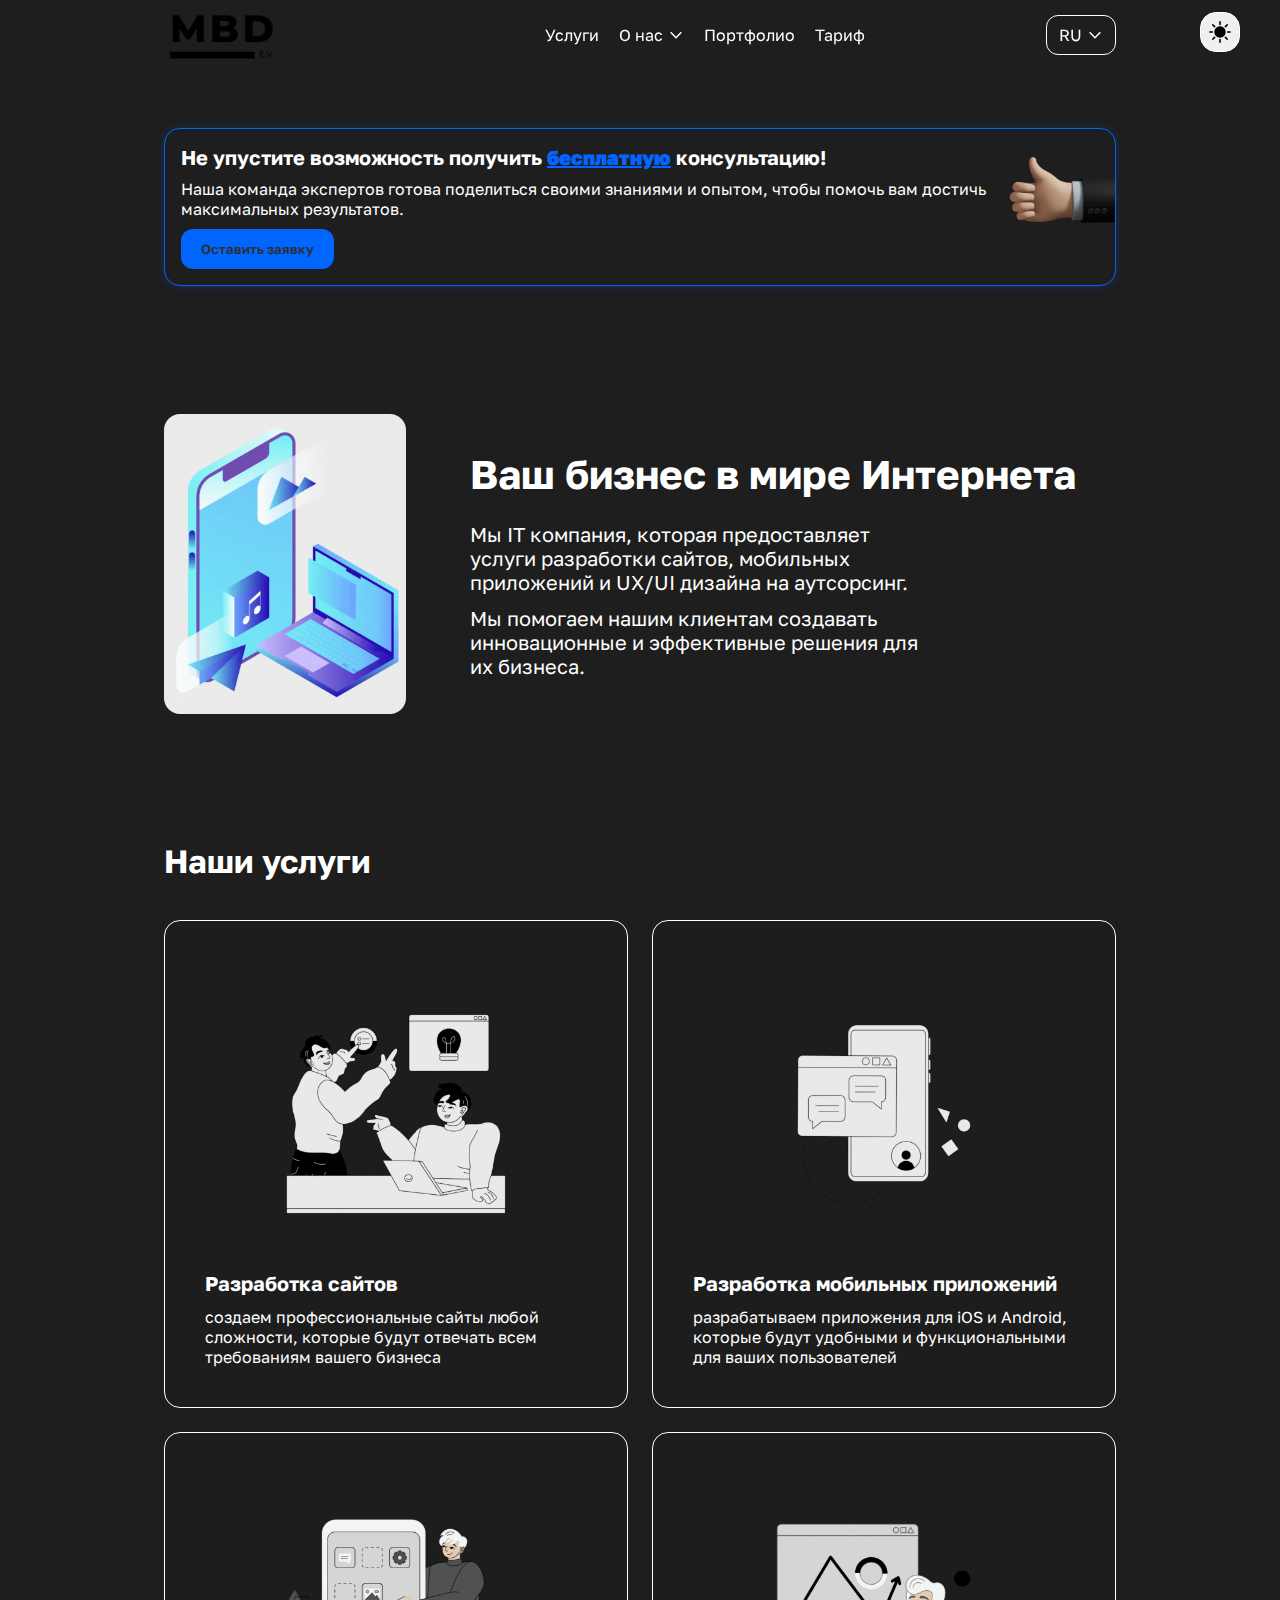
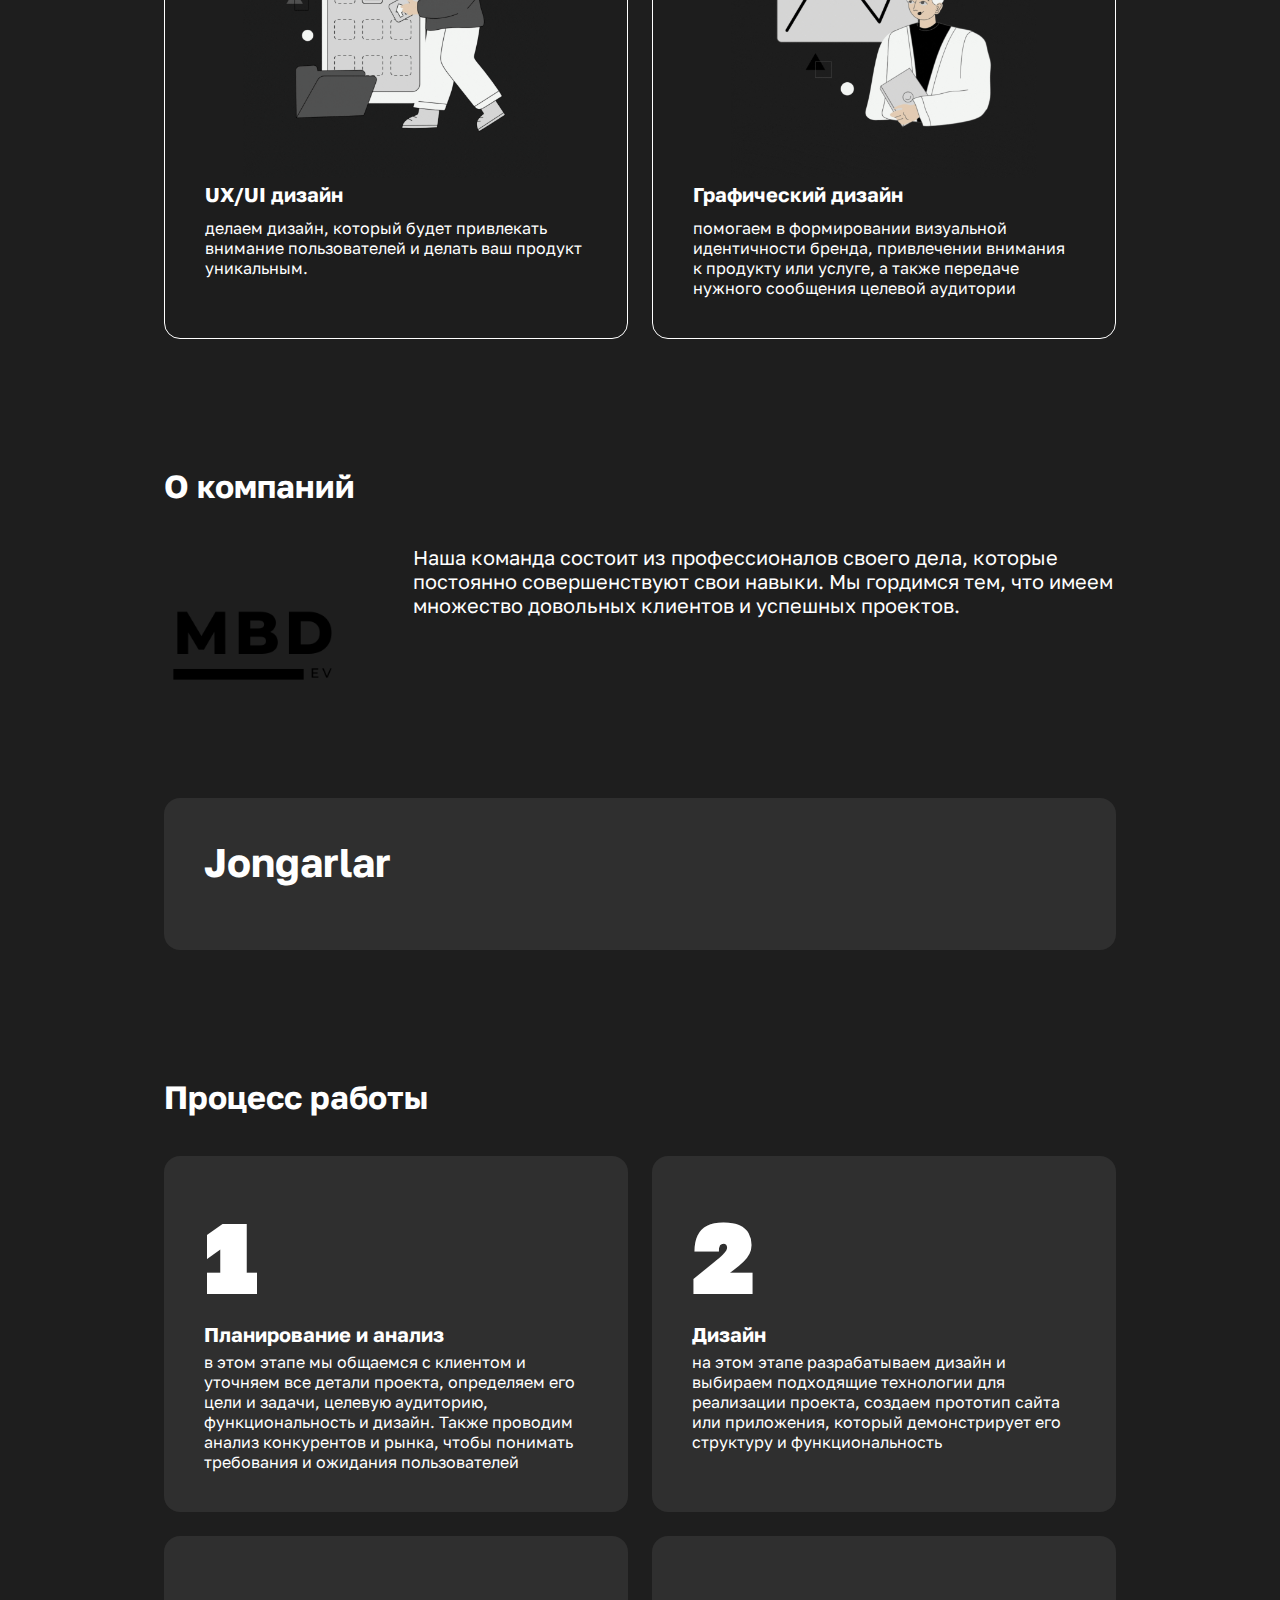
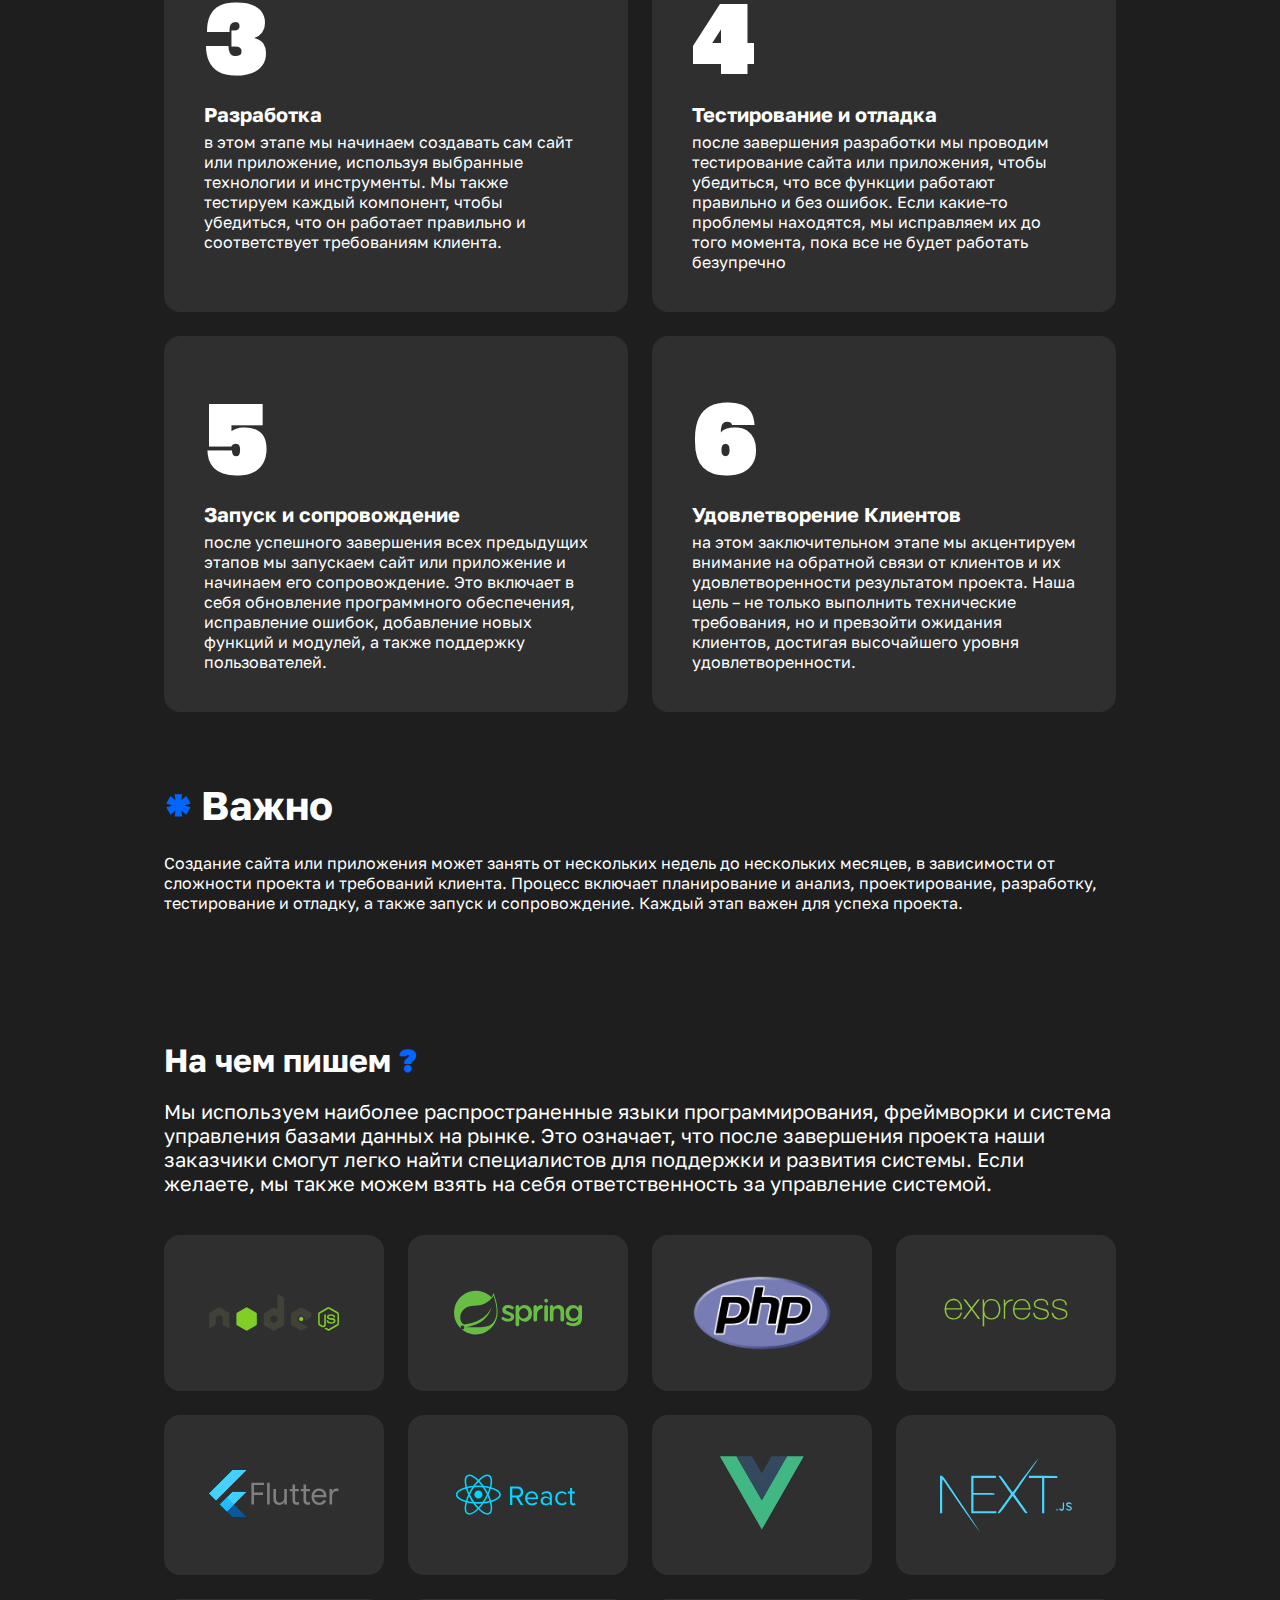
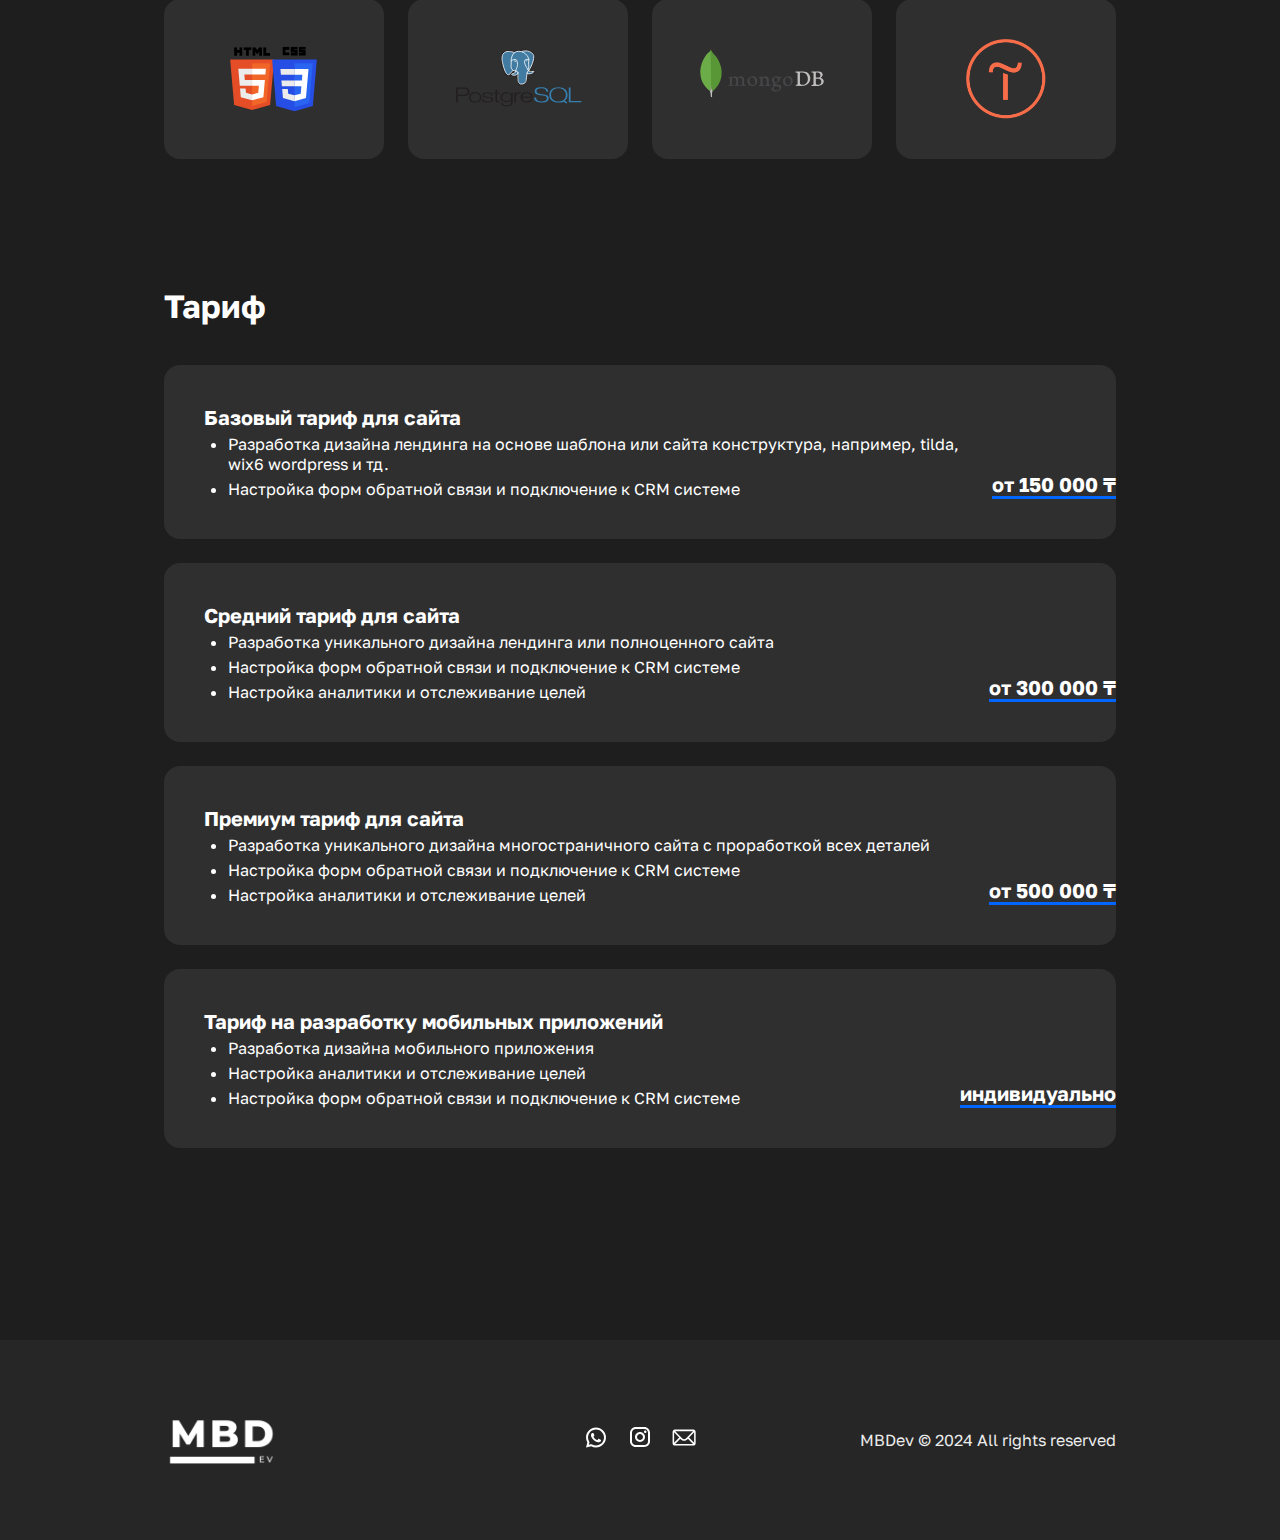
==== commit c4a9ce10: "lol" ====
--- a/index.html
+++ b/index.html
@@ -6,6 +6,7 @@
     
     <title>MBDEV</title>
 
+    
     <link rel="stylesheet" href="style.css">
     <link rel="shortcut icon" href="public/logo/fav.svg" type="image/x-icon">
   </head>
@@ -22,7 +23,7 @@
         <div class="header">
           <a href="#">
             <div class="header-logo">
-              <img src="public/logo/logo_blue.svg" alt="">
+              <img src="public/logo/logo_black.png" alt="">
             </div>
           </a>
 
@@ -125,9 +126,7 @@
         <div class="recomendation-content">
           <h3>Не упустите возможность получить <strong>бесплатную</strong> консультацию!</h3>
           <p>Наша команда экспертов готова поделиться своими знаниями и опытом, чтобы помочь вам достичь максимальных результатов.</p>
-          <a href="https://wa.link/yck4wh" target="_blank">
-            <button class="button">Оставить заявку</button>
-          </a>
+          <button class="button">Оставить заявку</button>
         </div>
 
         <div class="recomendation-image">
@@ -210,13 +209,13 @@
         <div class="about">
           <div class="about-title">
             <div class="about-logo">
-              <img src="public/logo/logo_blue.svg" alt="">
+              <img src="public/logo/logo_black.png" alt="">
             </div>
             <p class="info">Наша команда состоит из профессионалов своего дела, которые постоянно совершенствуют свои навыки. Мы гордимся тем, что имеем множество довольных клиентов и успешных проектов.</p>
           </div>
 
           <div class="about-content">
-            <h1>MBDEV <h4 style="font-weight: 100;">Мы предлагаем комплексные услуги в сфере цифрового дизайна и разработки: от создания профессиональных веб-сайтов, адаптированных под потребности вашего бизнеса, до разработки удобных мобильных приложений для iOS и Android. Наша команда также специализируется на UX/UI дизайне, придавая вашему продукту уникальность и привлекательность, а также на графическом дизайне, формируя неповторимую визуальную идентичность вашего бренда для эффективного привлечения и удержания внимания целевой аудитории.</h4></h1>
+            <h1>Jongarlar</h1>
           </div>
         </div>
       </div>
@@ -323,7 +322,7 @@
                 <li>Настройка форм обратной связи и подключение к CRM системе</li>
               </ul>
               <div class="price">
-                <h3>от 200 000 ₸</h3>
+                <h3>от 150 000 ₸</h3>
               </div>
             </div>
           </div>
@@ -337,7 +336,7 @@
                 <li>Настройка аналитики и отслеживание целей</li>
               </ul>
               <div class="price">
-                <h3>от 350 000 ₸</h3>
+                <h3>от 300 000 ₸</h3>
               </div>
             </div>
           </div>
@@ -351,13 +350,13 @@
                 <li>Настройка аналитики и отслеживание целей</li>
               </ul>
               <div class="price">
-                <h3>от 600 000 ₸</h3>
+                <h3>от 500 000 ₸</h3>
               </div>
             </div>
           </div>
 
           <div class="tarif-card">
-            <h3>Тариф на разработку мобильных приложений и сложных платформ</h3>
+            <h3>Тариф на разработку мобильных приложений</h3>
             <div class="tarif-content">
               <ul>
                 <li>Разработка дизайна мобильного приложения</li>
@@ -384,11 +383,11 @@
         <div class="footer">
             <div class="footer-logo">
               <a href="#">
-                <img src="public/logo/logo_blue.svg" alt="">
+                <img src="public/logo/logo_white.png" alt="">
               </a>
             </div>
           <div class="footer-contacts">
-            <a href="https://wa.link/yck4wh" target="_blank">
+            <a href="">
               <svg xmlns="http://www.w3.org/2000/svg" width="24" height="25" viewBox="0 0 24 25" fill="none">
                 <g id="icon / whatsapp">
                   <path id="Vector" d="M12.0117 2.55762C6.50572 2.55762 2.02348 7.03599 2.02148 12.542C2.02048 14.302 2.48147 16.0202 3.35547 17.5342L2 22.5576L7.23242 21.3213C8.69142 22.1173 10.3339 22.5351 12.0059 22.5361H12.0098C17.5148 22.5361 21.995 18.0568 21.998 12.5518C22 9.88276 20.9622 7.37335 19.0762 5.48535C17.1902 3.59835 14.6837 2.55862 12.0117 2.55762ZM12.0098 4.55762C14.1458 4.55862 16.1531 5.39141 17.6621 6.89941C19.1711 8.40941 20 10.4158 19.998 12.5498C19.996 16.9538 16.4138 20.5361 12.0078 20.5361C10.6748 20.5351 9.35441 20.2004 8.19141 19.5654L7.51758 19.1982L6.77344 19.374L4.80469 19.8389L5.28516 18.0537L5.50195 17.2529L5.08789 16.5342C4.38989 15.3262 4.02048 13.945 4.02148 12.542C4.02348 8.13999 7.60677 4.55762 12.0098 4.55762ZM8.47656 7.93262C8.30956 7.93262 8.03955 7.99512 7.81055 8.24512C7.58155 8.49412 6.93555 9.0972 6.93555 10.3252C6.93555 11.5532 7.83008 12.7402 7.95508 12.9072C8.07908 13.0732 9.68175 15.6729 12.2188 16.6729C14.3268 17.5039 14.7549 17.3399 15.2129 17.2979C15.6709 17.2569 16.6904 16.6953 16.8984 16.1123C17.1064 15.5293 17.1069 15.0278 17.0449 14.9248C16.9829 14.8208 16.8164 14.7588 16.5664 14.6338C16.3174 14.5088 15.0903 13.9062 14.8613 13.8232C14.6323 13.7402 14.4648 13.6982 14.2988 13.9482C14.1328 14.1982 13.6558 14.7588 13.5098 14.9248C13.3638 15.0918 13.2188 15.1143 12.9688 14.9893C12.7188 14.8633 11.9149 14.599 10.9609 13.749C10.2189 13.088 9.71827 12.2725 9.57227 12.0225C9.42727 11.7735 9.55859 11.6367 9.68359 11.5127C9.79559 11.4007 9.93164 11.2212 10.0566 11.0752C10.1806 10.9292 10.2236 10.8252 10.3066 10.6592C10.3896 10.4932 10.3472 10.3467 10.2852 10.2217C10.2232 10.0967 9.73763 8.86412 9.51562 8.37012C9.32862 7.95512 9.13113 7.94548 8.95312 7.93848C8.80813 7.93248 8.64256 7.93262 8.47656 7.93262Z" />
@@ -396,13 +395,13 @@
               </svg>
             </a>
   
-            <a href="https://www.instagram.com/mbdev.kz?utm_source=ig_web_button_share_sheet&igsh=ZDNlZDc0MzIxNw==" target="_blank">
+            <a href="">
               <svg xmlns="http://www.w3.org/2000/svg" width="24" height="24" viewBox="0 0 40 40" fill="none">
                 <path d="M13.0002 3.3335H27.0002C32.3335 3.3335 36.6668 7.66683 36.6668 13.0002V27.0002C36.6668 29.5639 35.6484 32.0227 33.8355 33.8355C32.0227 35.6484 29.5639 36.6668 27.0002 36.6668H13.0002C7.66683 36.6668 3.3335 32.3335 3.3335 27.0002V13.0002C3.3335 10.4364 4.35195 7.97765 6.1648 6.1648C7.97765 4.35195 10.4364 3.3335 13.0002 3.3335ZM12.6668 6.66683C11.0755 6.66683 9.54941 7.29897 8.42419 8.42419C7.29897 9.54941 6.66683 11.0755 6.66683 12.6668V27.3335C6.66683 30.6502 9.35016 33.3335 12.6668 33.3335H27.3335C28.9248 33.3335 30.4509 32.7014 31.5761 31.5761C32.7014 30.4509 33.3335 28.9248 33.3335 27.3335V12.6668C33.3335 9.35016 30.6502 6.66683 27.3335 6.66683H12.6668ZM28.7502 9.16683C29.3027 9.16683 29.8326 9.38632 30.2233 9.77702C30.614 10.1677 30.8335 10.6976 30.8335 11.2502C30.8335 11.8027 30.614 12.3326 30.2233 12.7233C29.8326 13.114 29.3027 13.3335 28.7502 13.3335C28.1976 13.3335 27.6677 13.114 27.277 12.7233C26.8863 12.3326 26.6668 11.8027 26.6668 11.2502C26.6668 10.6976 26.8863 10.1677 27.277 9.77702C27.6677 9.38632 28.1976 9.16683 28.7502 9.16683ZM20.0002 11.6668C22.2103 11.6668 24.3299 12.5448 25.8927 14.1076C27.4555 15.6704 28.3335 17.79 28.3335 20.0002C28.3335 22.2103 27.4555 24.3299 25.8927 25.8927C24.3299 27.4555 22.2103 28.3335 20.0002 28.3335C17.79 28.3335 15.6704 27.4555 14.1076 25.8927C12.5448 24.3299 11.6668 22.2103 11.6668 20.0002C11.6668 17.79 12.5448 15.6704 14.1076 14.1076C15.6704 12.5448 17.79 11.6668 20.0002 11.6668ZM20.0002 15.0002C18.6741 15.0002 17.4023 15.5269 16.4646 16.4646C15.5269 17.4023 15.0002 18.6741 15.0002 20.0002C15.0002 21.3262 15.5269 22.598 16.4646 23.5357C17.4023 24.4734 18.6741 25.0002 20.0002 25.0002C21.3262 25.0002 22.598 24.4734 23.5357 23.5357C24.4734 22.598 25.0002 21.3262 25.0002 20.0002C25.0002 18.6741 24.4734 17.4023 23.5357 16.4646C22.598 15.5269 21.3262 15.0002 20.0002 15.0002Z" />
               </svg>
             </a>
   
-            <a href="shyndev001@gmail.com" target="_blank">
+            <a href="">
               <svg xmlns="http://www.w3.org/2000/svg" width="24" height="25" viewBox="0 0 24 25" fill="none">
                 <g id="icon / mail">
                   <path id="Vector" d="M2.89401 4.55762C1.62958 4.55762 0.588013 5.6417 0.588013 6.95774V18.1583C0.588013 19.4744 1.62958 20.5584 2.89401 20.5584H21.342C22.6064 20.5584 23.648 19.4744 23.648 18.1583V6.95774C23.648 5.6417 22.6064 4.55762 21.342 4.55762H2.89401ZM3.21229 6.1577H21.0222L14.1763 13.2721C13.0288 14.4645 11.1932 14.4644 10.0462 13.2706L3.21229 6.1577ZM22.1107 7.28744V17.8286L17.0393 12.558L22.1107 7.28744ZM2.12535 7.28901L7.18774 12.558L2.12535 17.827V7.28901ZM15.9523 13.6878L21.0237 18.9584H3.21229L8.27468 13.6893L8.95927 14.4019C10.6933 16.2066 13.5267 16.208 15.2617 14.405L15.9523 13.6878Z" />
@@ -412,7 +411,7 @@
           </div>
   
           <div class="footer-rights">
-            <a href="copyright.html">MBDev © 2024 All rights reserved</a>
+            <a href="">MBDev © 2024 All rights reserved</a></a>
           </div>
         </div>
       </div>
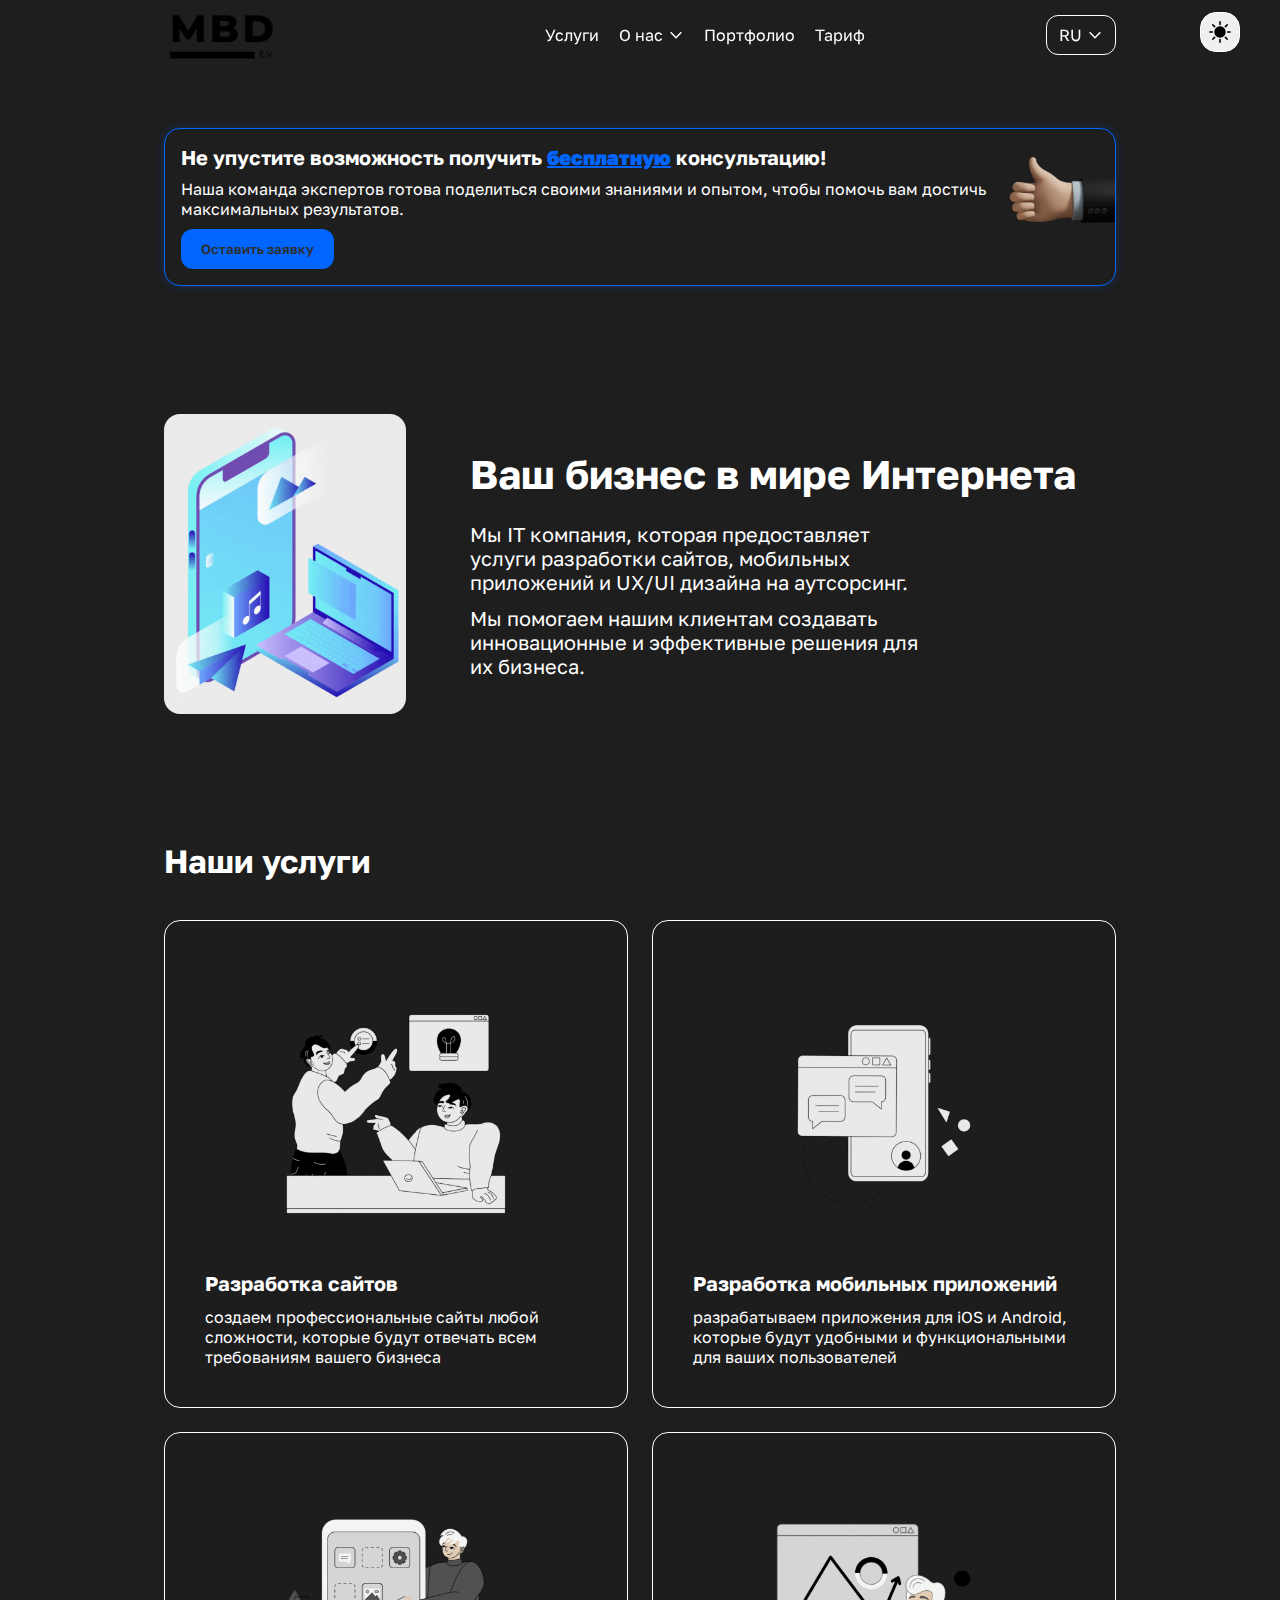
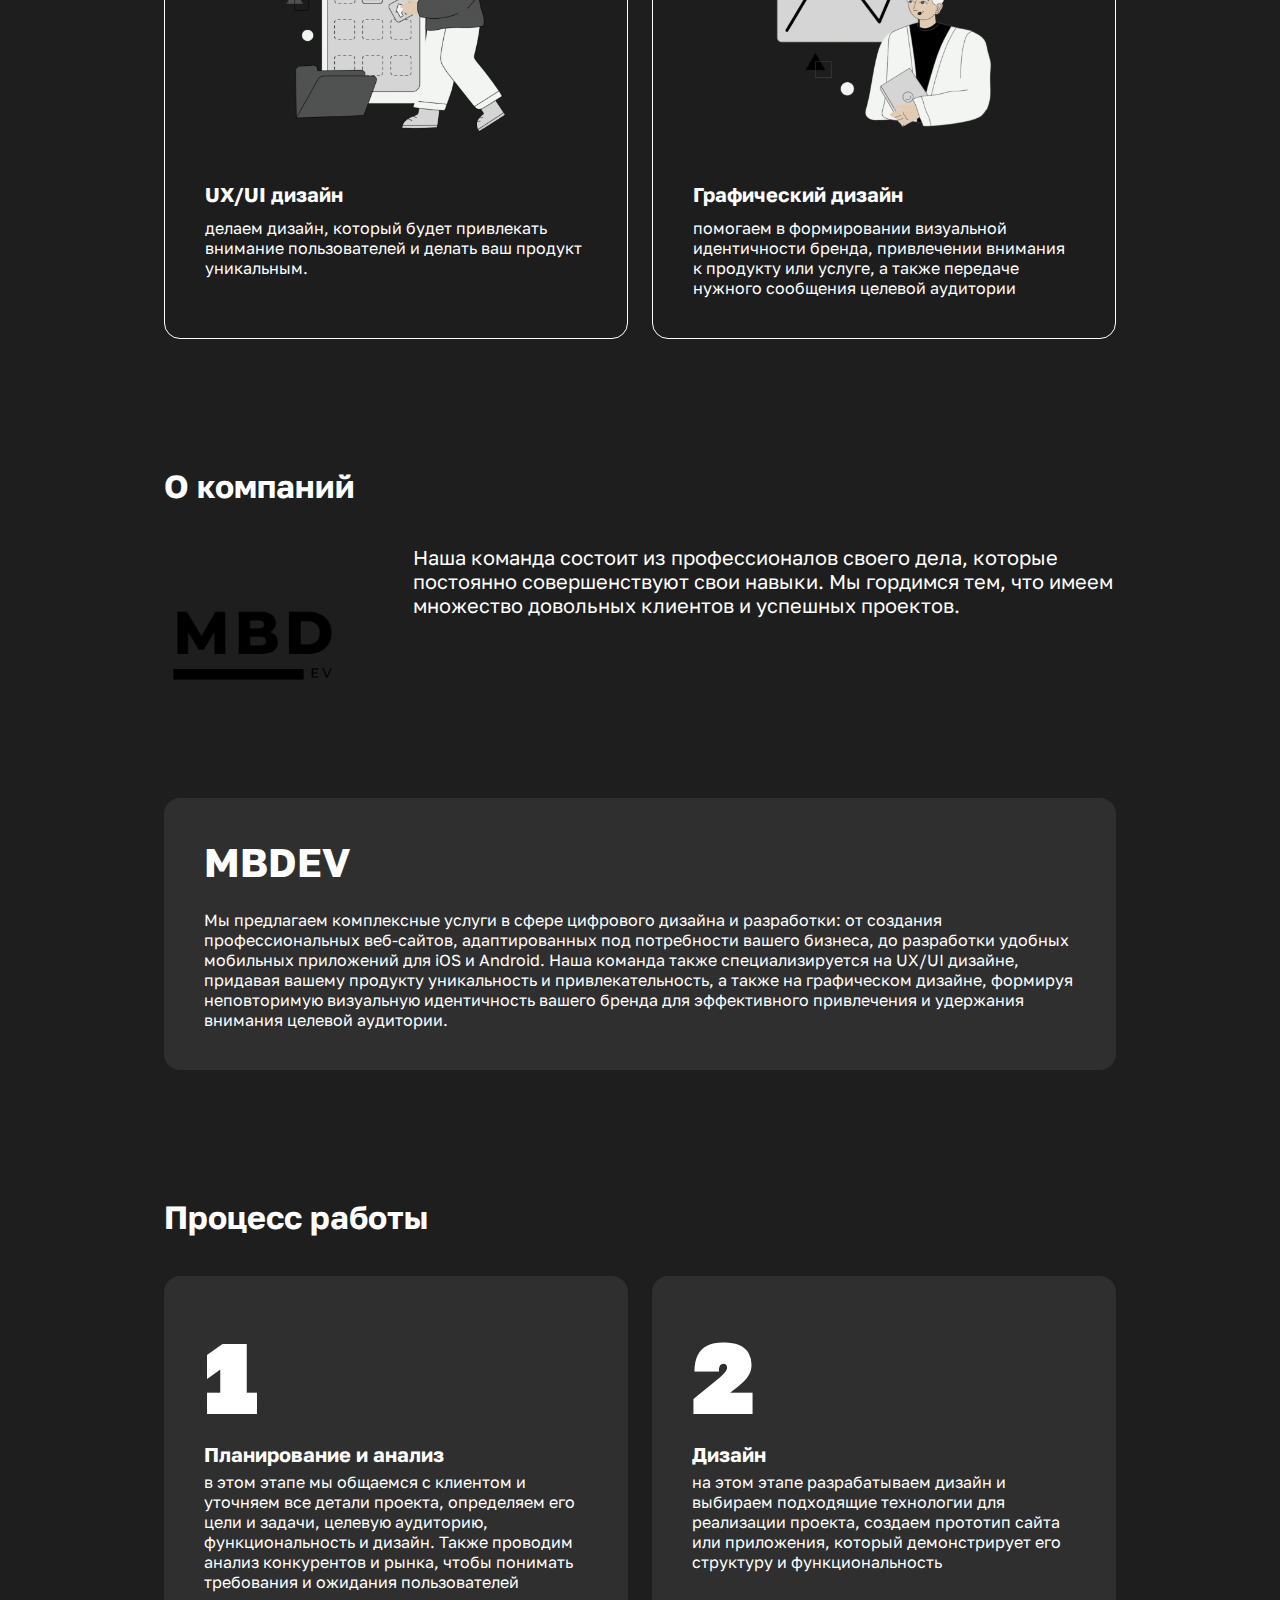
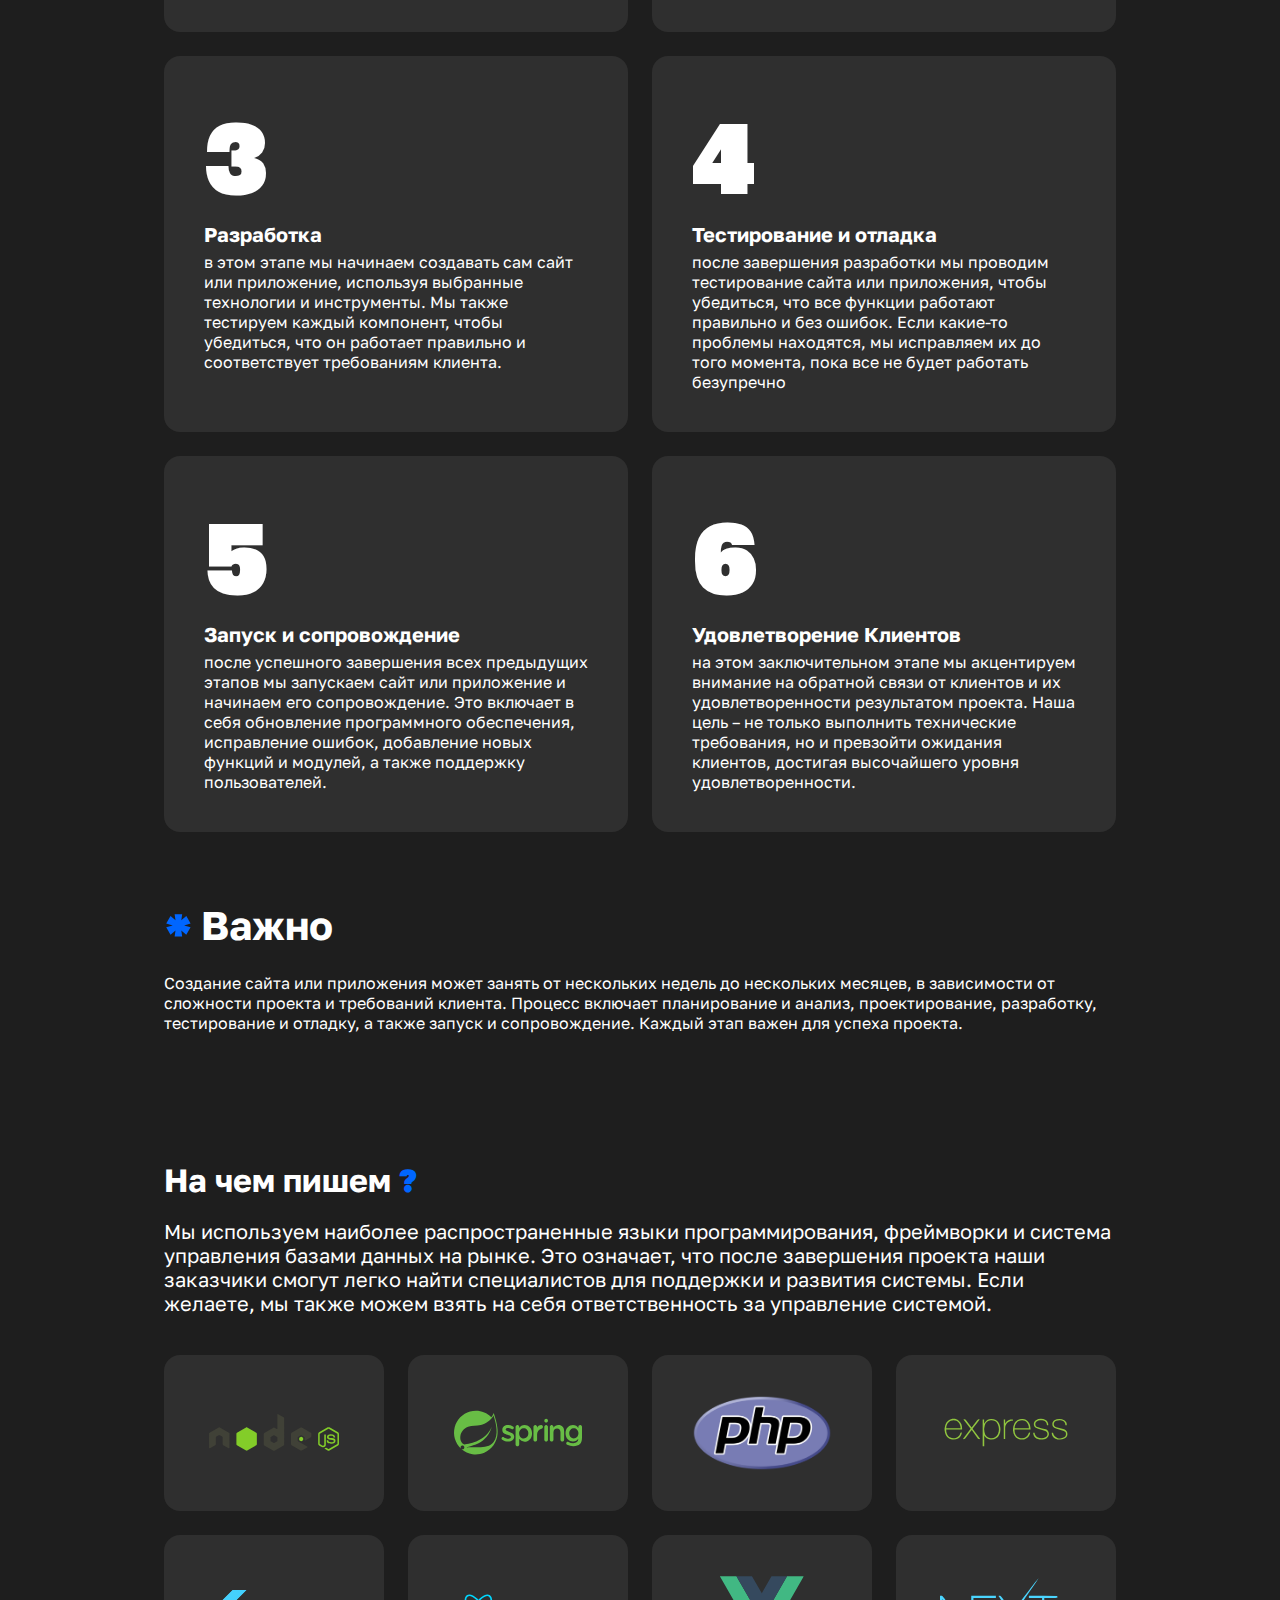
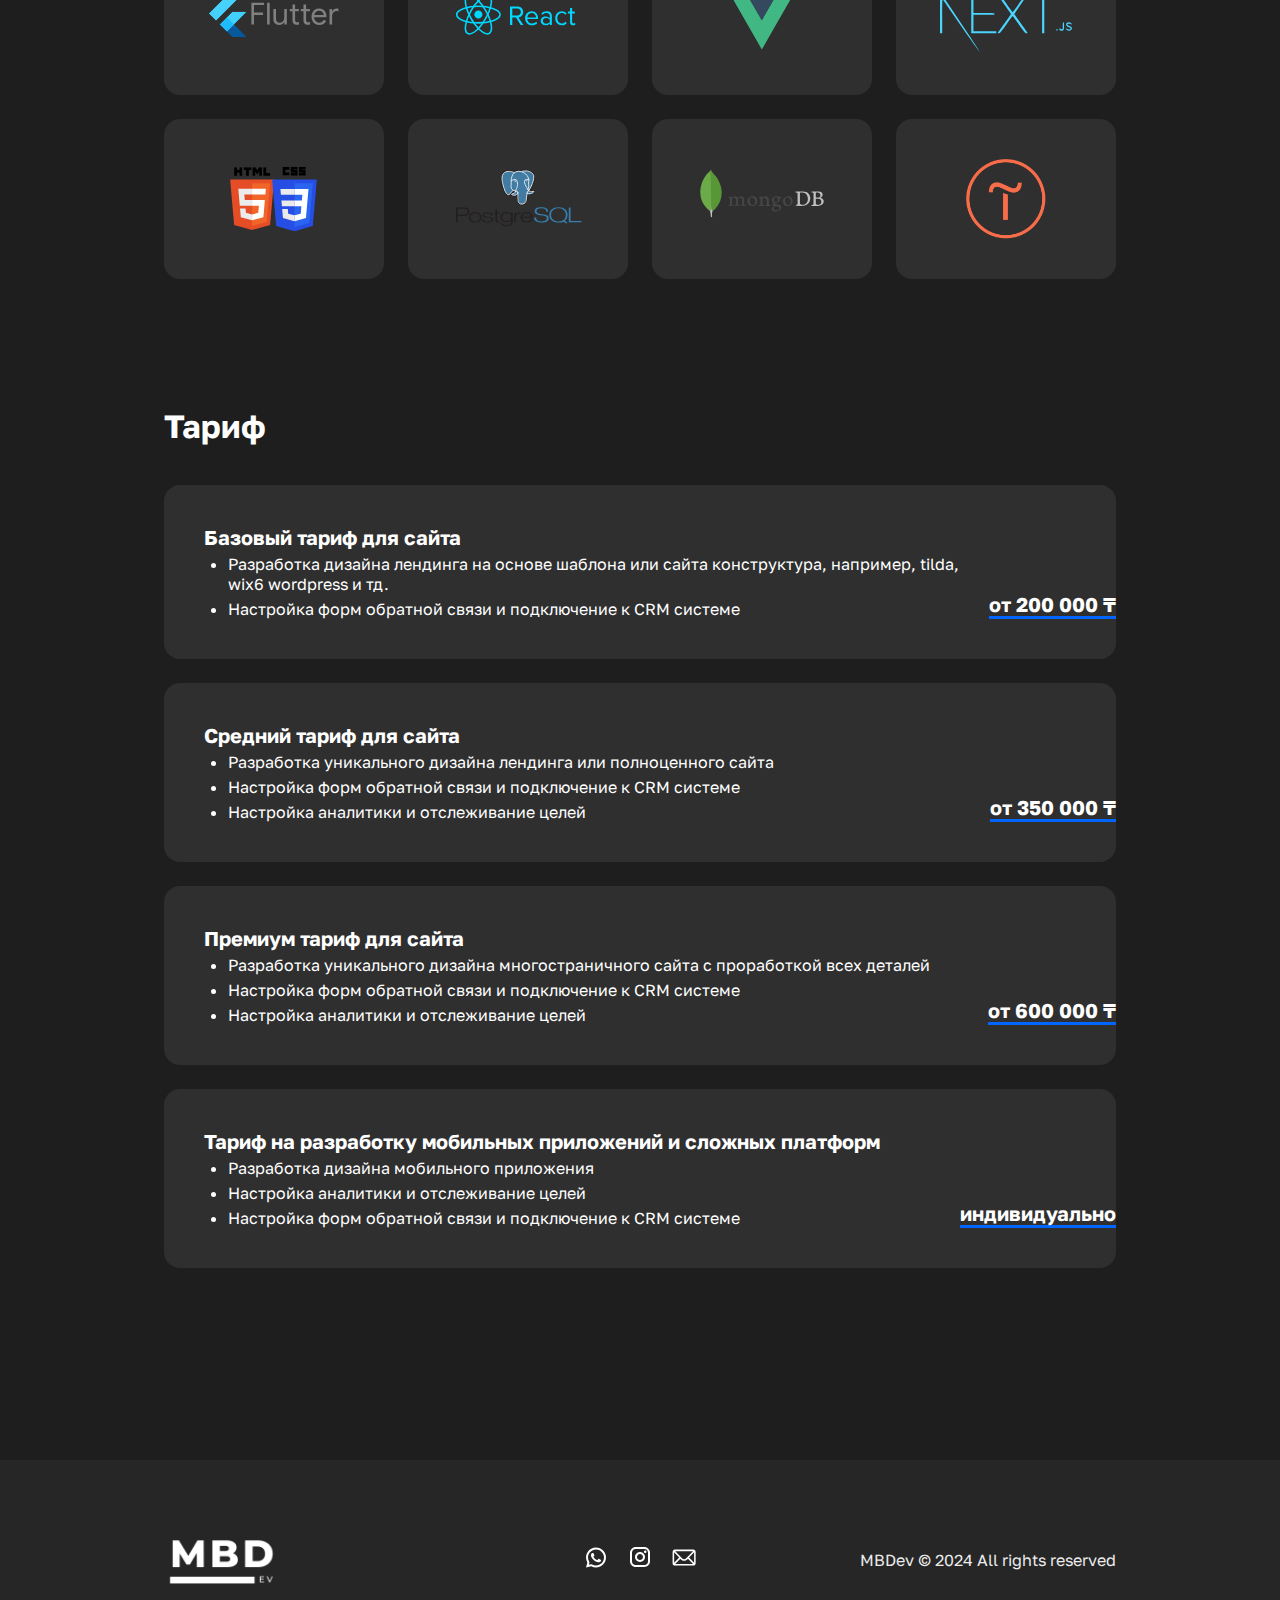
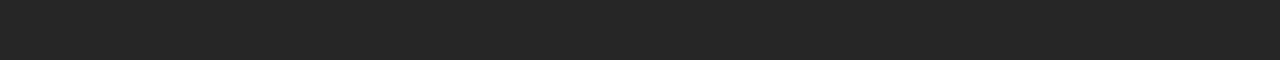
==== commit 9e2f2d23: "lol" ====
--- a/index.html
+++ b/index.html
@@ -126,7 +126,9 @@
         <div class="recomendation-content">
           <h3>Не упустите возможность получить <strong>бесплатную</strong> консультацию!</h3>
           <p>Наша команда экспертов готова поделиться своими знаниями и опытом, чтобы помочь вам достичь максимальных результатов.</p>
-          <button class="button">Оставить заявку</button>
+          <a href="https://wa.link/yck4wh" target="_blank">
+            <button class="button">Оставить заявку</button>
+          </a>
         </div>
 
         <div class="recomendation-image">
@@ -215,7 +217,7 @@
           </div>
 
           <div class="about-content">
-            <h1>Jongarlar</h1>
+            <h1>MBDEV <h4 style="font-weight: 100;">Мы предлагаем комплексные услуги в сфере цифрового дизайна и разработки: от создания профессиональных веб-сайтов, адаптированных под потребности вашего бизнеса, до разработки удобных мобильных приложений для iOS и Android. Наша команда также специализируется на UX/UI дизайне, придавая вашему продукту уникальность и привлекательность, а также на графическом дизайне, формируя неповторимую визуальную идентичность вашего бренда для эффективного привлечения и удержания внимания целевой аудитории.</h4></h1>
           </div>
         </div>
       </div>
@@ -322,7 +324,7 @@
                 <li>Настройка форм обратной связи и подключение к CRM системе</li>
               </ul>
               <div class="price">
-                <h3>от 150 000 ₸</h3>
+                <h3>от 200 000 ₸</h3>
               </div>
             </div>
           </div>
@@ -336,7 +338,7 @@
                 <li>Настройка аналитики и отслеживание целей</li>
               </ul>
               <div class="price">
-                <h3>от 300 000 ₸</h3>
+                <h3>от 350 000 ₸</h3>
               </div>
             </div>
           </div>
@@ -350,13 +352,13 @@
                 <li>Настройка аналитики и отслеживание целей</li>
               </ul>
               <div class="price">
-                <h3>от 500 000 ₸</h3>
+                <h3>от 600 000 ₸</h3>
               </div>
             </div>
           </div>
 
           <div class="tarif-card">
-            <h3>Тариф на разработку мобильных приложений</h3>
+            <h3>Тариф на разработку мобильных приложений и сложных платформ</h3>
             <div class="tarif-content">
               <ul>
                 <li>Разработка дизайна мобильного приложения</li>
@@ -387,7 +389,7 @@
               </a>
             </div>
           <div class="footer-contacts">
-            <a href="">
+            <a href="https://wa.link/yck4wh" target="_blank">
               <svg xmlns="http://www.w3.org/2000/svg" width="24" height="25" viewBox="0 0 24 25" fill="none">
                 <g id="icon / whatsapp">
                   <path id="Vector" d="M12.0117 2.55762C6.50572 2.55762 2.02348 7.03599 2.02148 12.542C2.02048 14.302 2.48147 16.0202 3.35547 17.5342L2 22.5576L7.23242 21.3213C8.69142 22.1173 10.3339 22.5351 12.0059 22.5361H12.0098C17.5148 22.5361 21.995 18.0568 21.998 12.5518C22 9.88276 20.9622 7.37335 19.0762 5.48535C17.1902 3.59835 14.6837 2.55862 12.0117 2.55762ZM12.0098 4.55762C14.1458 4.55862 16.1531 5.39141 17.6621 6.89941C19.1711 8.40941 20 10.4158 19.998 12.5498C19.996 16.9538 16.4138 20.5361 12.0078 20.5361C10.6748 20.5351 9.35441 20.2004 8.19141 19.5654L7.51758 19.1982L6.77344 19.374L4.80469 19.8389L5.28516 18.0537L5.50195 17.2529L5.08789 16.5342C4.38989 15.3262 4.02048 13.945 4.02148 12.542C4.02348 8.13999 7.60677 4.55762 12.0098 4.55762ZM8.47656 7.93262C8.30956 7.93262 8.03955 7.99512 7.81055 8.24512C7.58155 8.49412 6.93555 9.0972 6.93555 10.3252C6.93555 11.5532 7.83008 12.7402 7.95508 12.9072C8.07908 13.0732 9.68175 15.6729 12.2188 16.6729C14.3268 17.5039 14.7549 17.3399 15.2129 17.2979C15.6709 17.2569 16.6904 16.6953 16.8984 16.1123C17.1064 15.5293 17.1069 15.0278 17.0449 14.9248C16.9829 14.8208 16.8164 14.7588 16.5664 14.6338C16.3174 14.5088 15.0903 13.9062 14.8613 13.8232C14.6323 13.7402 14.4648 13.6982 14.2988 13.9482C14.1328 14.1982 13.6558 14.7588 13.5098 14.9248C13.3638 15.0918 13.2188 15.1143 12.9688 14.9893C12.7188 14.8633 11.9149 14.599 10.9609 13.749C10.2189 13.088 9.71827 12.2725 9.57227 12.0225C9.42727 11.7735 9.55859 11.6367 9.68359 11.5127C9.79559 11.4007 9.93164 11.2212 10.0566 11.0752C10.1806 10.9292 10.2236 10.8252 10.3066 10.6592C10.3896 10.4932 10.3472 10.3467 10.2852 10.2217C10.2232 10.0967 9.73763 8.86412 9.51562 8.37012C9.32862 7.95512 9.13113 7.94548 8.95312 7.93848C8.80813 7.93248 8.64256 7.93262 8.47656 7.93262Z" />
@@ -395,13 +397,13 @@
               </svg>
             </a>
   
-            <a href="">
+            <a href="https://www.instagram.com/mbdev.kz?utm_source=ig_web_button_share_sheet&igsh=ZDNlZDc0MzIxNw==" target="_blank">
               <svg xmlns="http://www.w3.org/2000/svg" width="24" height="24" viewBox="0 0 40 40" fill="none">
                 <path d="M13.0002 3.3335H27.0002C32.3335 3.3335 36.6668 7.66683 36.6668 13.0002V27.0002C36.6668 29.5639 35.6484 32.0227 33.8355 33.8355C32.0227 35.6484 29.5639 36.6668 27.0002 36.6668H13.0002C7.66683 36.6668 3.3335 32.3335 3.3335 27.0002V13.0002C3.3335 10.4364 4.35195 7.97765 6.1648 6.1648C7.97765 4.35195 10.4364 3.3335 13.0002 3.3335ZM12.6668 6.66683C11.0755 6.66683 9.54941 7.29897 8.42419 8.42419C7.29897 9.54941 6.66683 11.0755 6.66683 12.6668V27.3335C6.66683 30.6502 9.35016 33.3335 12.6668 33.3335H27.3335C28.9248 33.3335 30.4509 32.7014 31.5761 31.5761C32.7014 30.4509 33.3335 28.9248 33.3335 27.3335V12.6668C33.3335 9.35016 30.6502 6.66683 27.3335 6.66683H12.6668ZM28.7502 9.16683C29.3027 9.16683 29.8326 9.38632 30.2233 9.77702C30.614 10.1677 30.8335 10.6976 30.8335 11.2502C30.8335 11.8027 30.614 12.3326 30.2233 12.7233C29.8326 13.114 29.3027 13.3335 28.7502 13.3335C28.1976 13.3335 27.6677 13.114 27.277 12.7233C26.8863 12.3326 26.6668 11.8027 26.6668 11.2502C26.6668 10.6976 26.8863 10.1677 27.277 9.77702C27.6677 9.38632 28.1976 9.16683 28.7502 9.16683ZM20.0002 11.6668C22.2103 11.6668 24.3299 12.5448 25.8927 14.1076C27.4555 15.6704 28.3335 17.79 28.3335 20.0002C28.3335 22.2103 27.4555 24.3299 25.8927 25.8927C24.3299 27.4555 22.2103 28.3335 20.0002 28.3335C17.79 28.3335 15.6704 27.4555 14.1076 25.8927C12.5448 24.3299 11.6668 22.2103 11.6668 20.0002C11.6668 17.79 12.5448 15.6704 14.1076 14.1076C15.6704 12.5448 17.79 11.6668 20.0002 11.6668ZM20.0002 15.0002C18.6741 15.0002 17.4023 15.5269 16.4646 16.4646C15.5269 17.4023 15.0002 18.6741 15.0002 20.0002C15.0002 21.3262 15.5269 22.598 16.4646 23.5357C17.4023 24.4734 18.6741 25.0002 20.0002 25.0002C21.3262 25.0002 22.598 24.4734 23.5357 23.5357C24.4734 22.598 25.0002 21.3262 25.0002 20.0002C25.0002 18.6741 24.4734 17.4023 23.5357 16.4646C22.598 15.5269 21.3262 15.0002 20.0002 15.0002Z" />
               </svg>
             </a>
   
-            <a href="">
+            <a href="shyndev001@gmail.com" target="_blank">
               <svg xmlns="http://www.w3.org/2000/svg" width="24" height="25" viewBox="0 0 24 25" fill="none">
                 <g id="icon / mail">
                   <path id="Vector" d="M2.89401 4.55762C1.62958 4.55762 0.588013 5.6417 0.588013 6.95774V18.1583C0.588013 19.4744 1.62958 20.5584 2.89401 20.5584H21.342C22.6064 20.5584 23.648 19.4744 23.648 18.1583V6.95774C23.648 5.6417 22.6064 4.55762 21.342 4.55762H2.89401ZM3.21229 6.1577H21.0222L14.1763 13.2721C13.0288 14.4645 11.1932 14.4644 10.0462 13.2706L3.21229 6.1577ZM22.1107 7.28744V17.8286L17.0393 12.558L22.1107 7.28744ZM2.12535 7.28901L7.18774 12.558L2.12535 17.827V7.28901ZM15.9523 13.6878L21.0237 18.9584H3.21229L8.27468 13.6893L8.95927 14.4019C10.6933 16.2066 13.5267 16.208 15.2617 14.405L15.9523 13.6878Z" />
@@ -411,7 +413,7 @@
           </div>
   
           <div class="footer-rights">
-            <a href="">MBDev © 2024 All rights reserved</a></a>
+            <a href="copyright.html">MBDev © 2024 All rights reserved</a>
           </div>
         </div>
       </div>
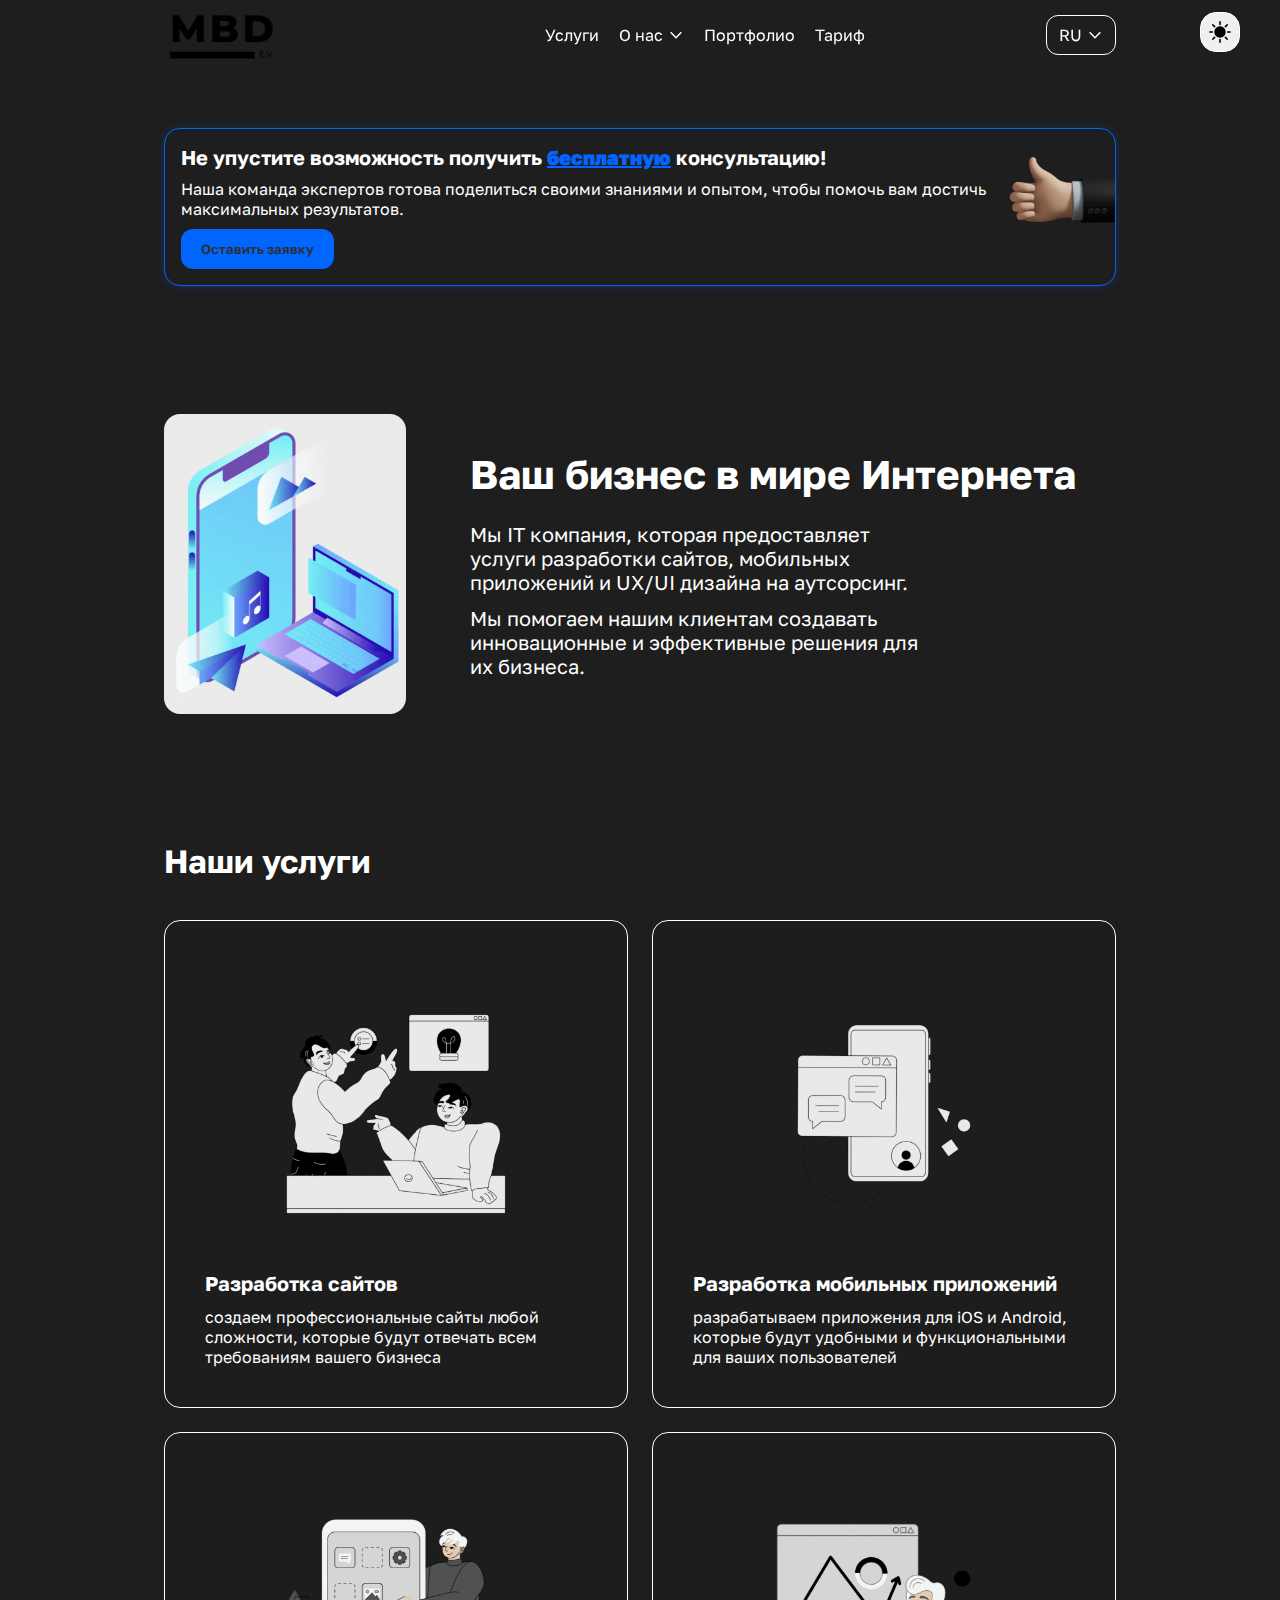
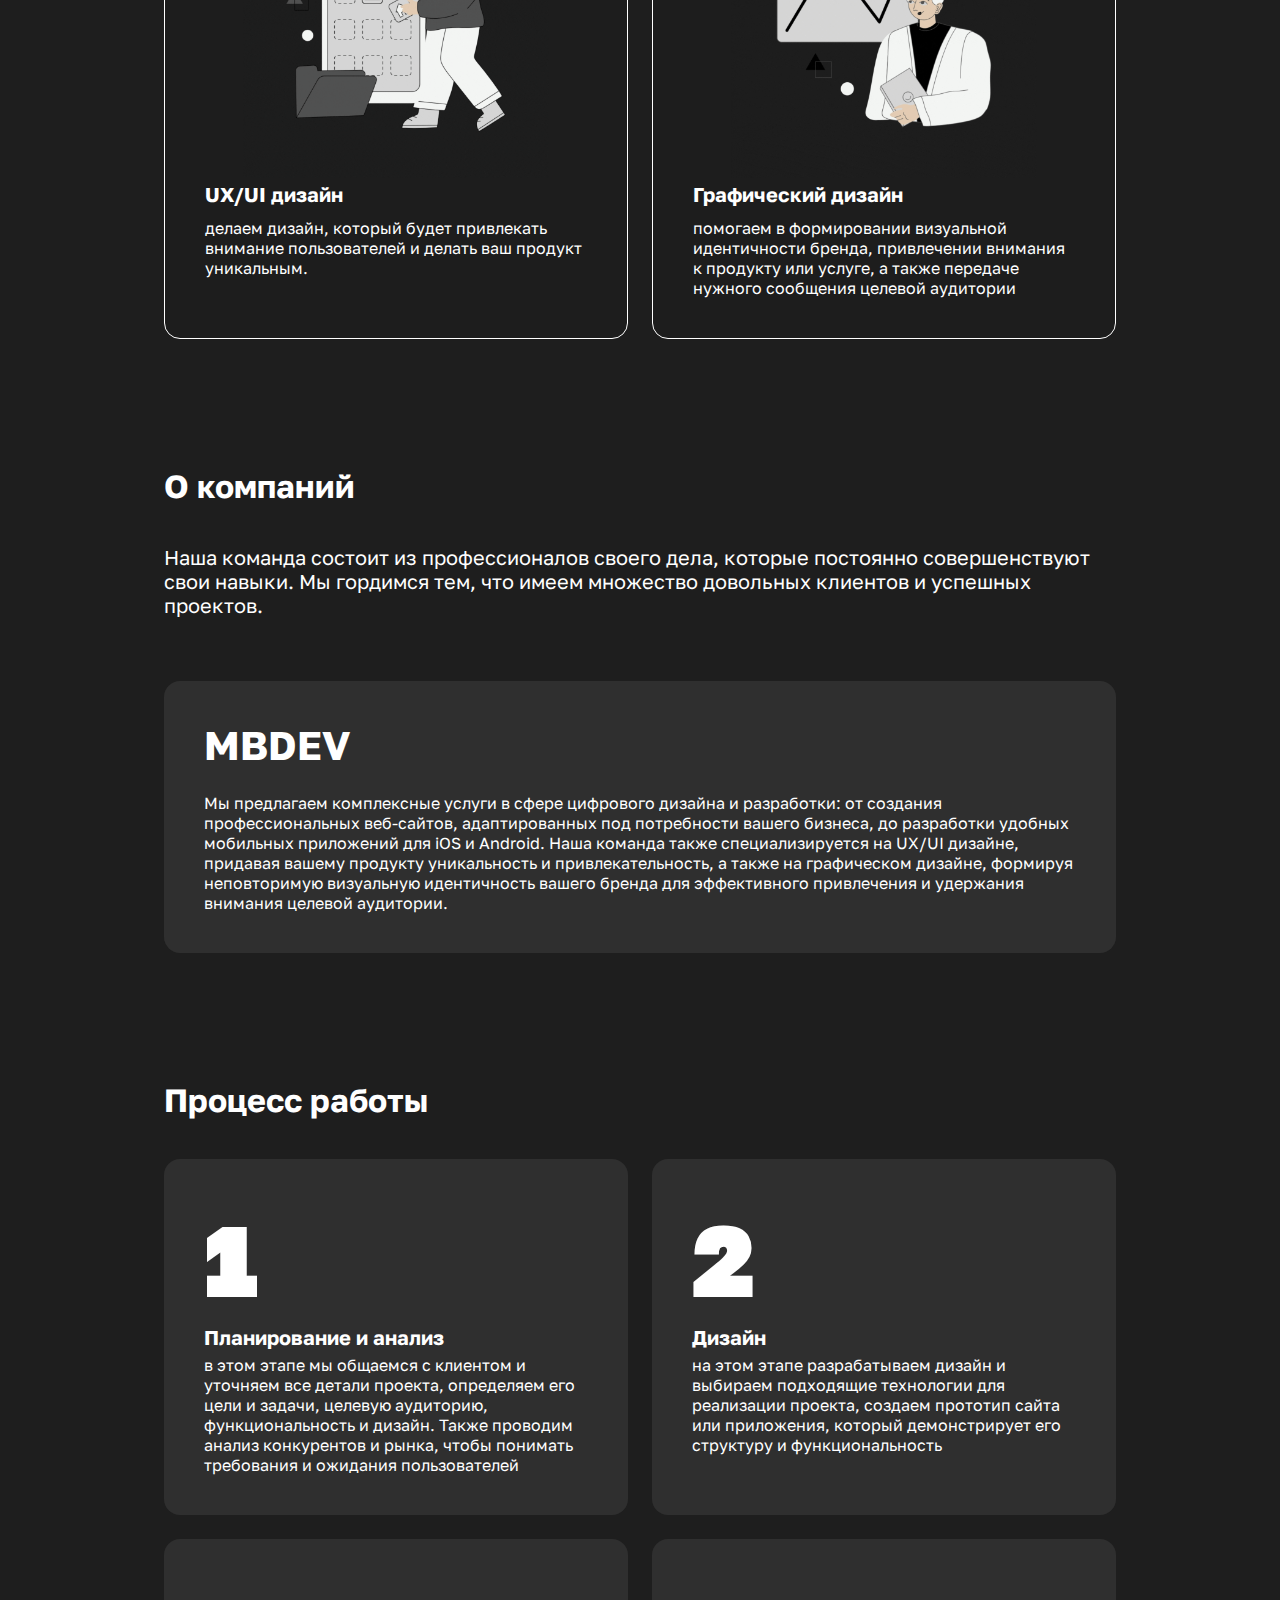
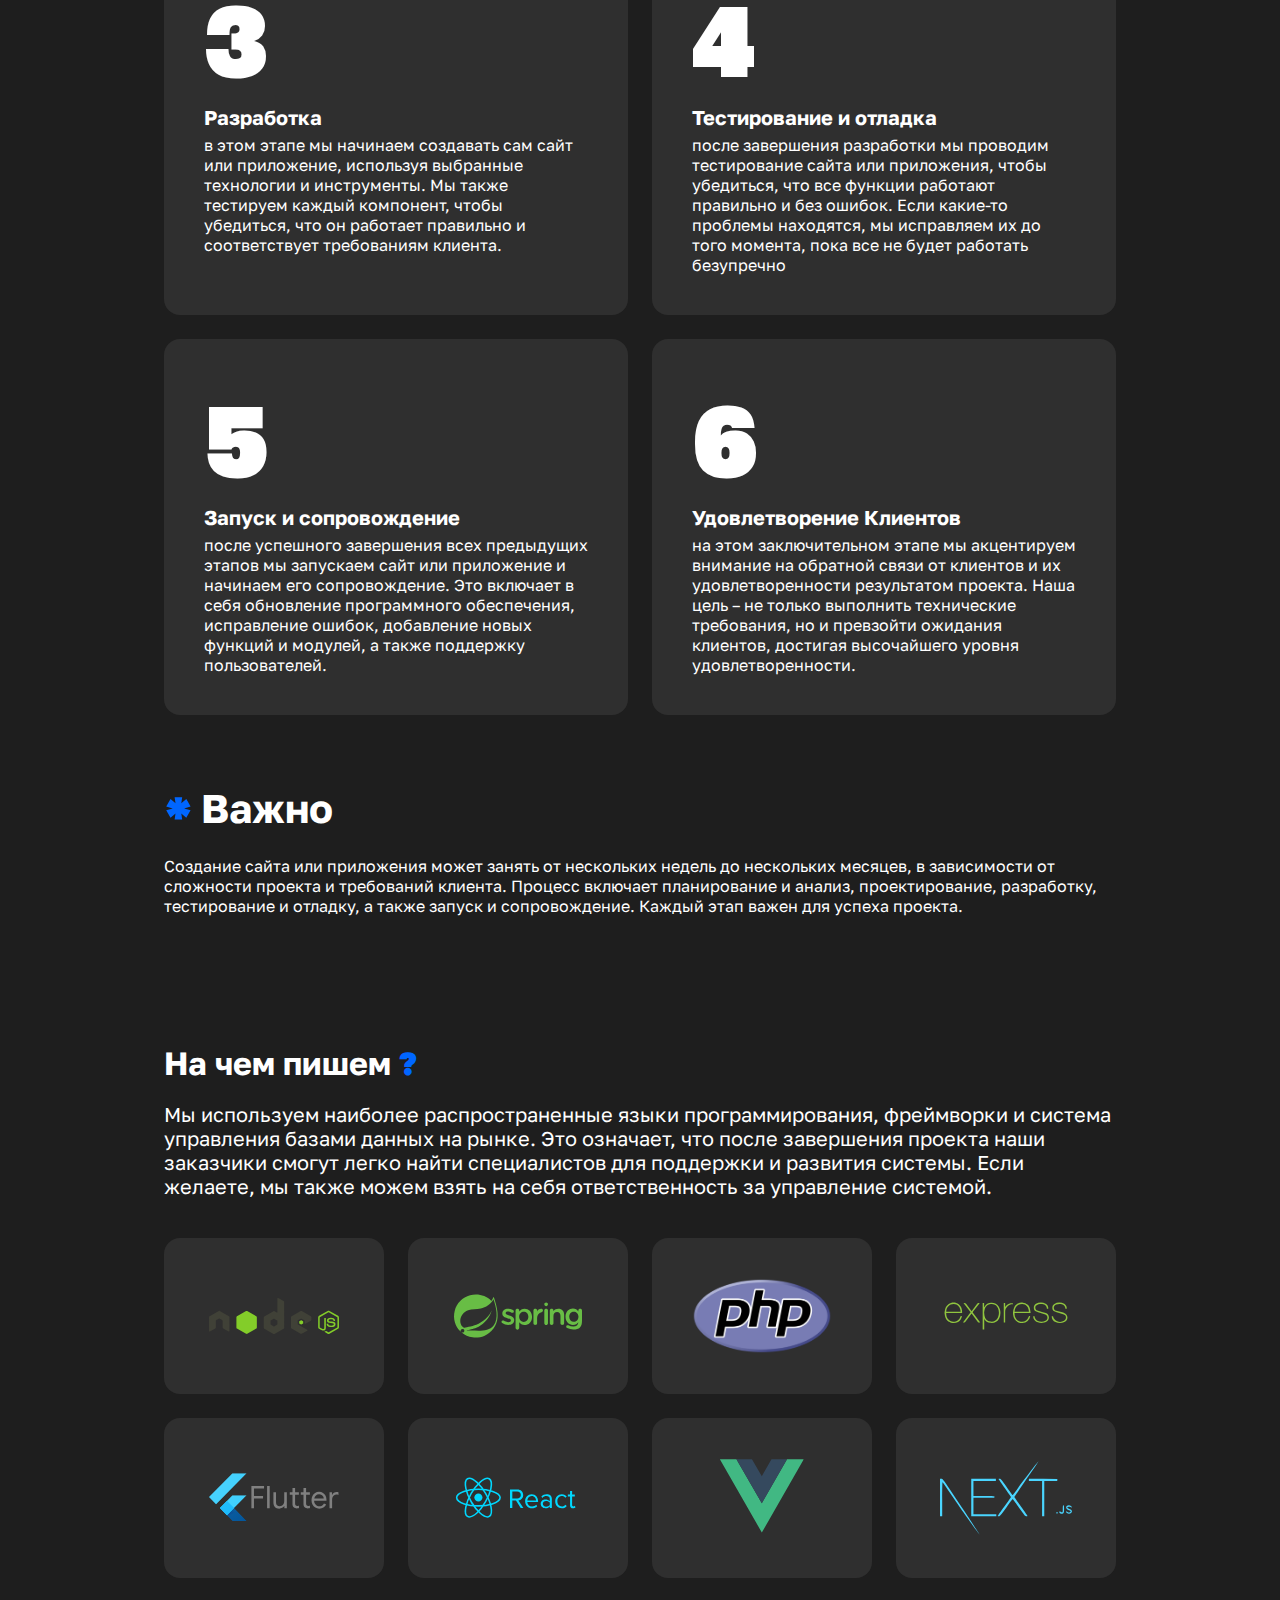
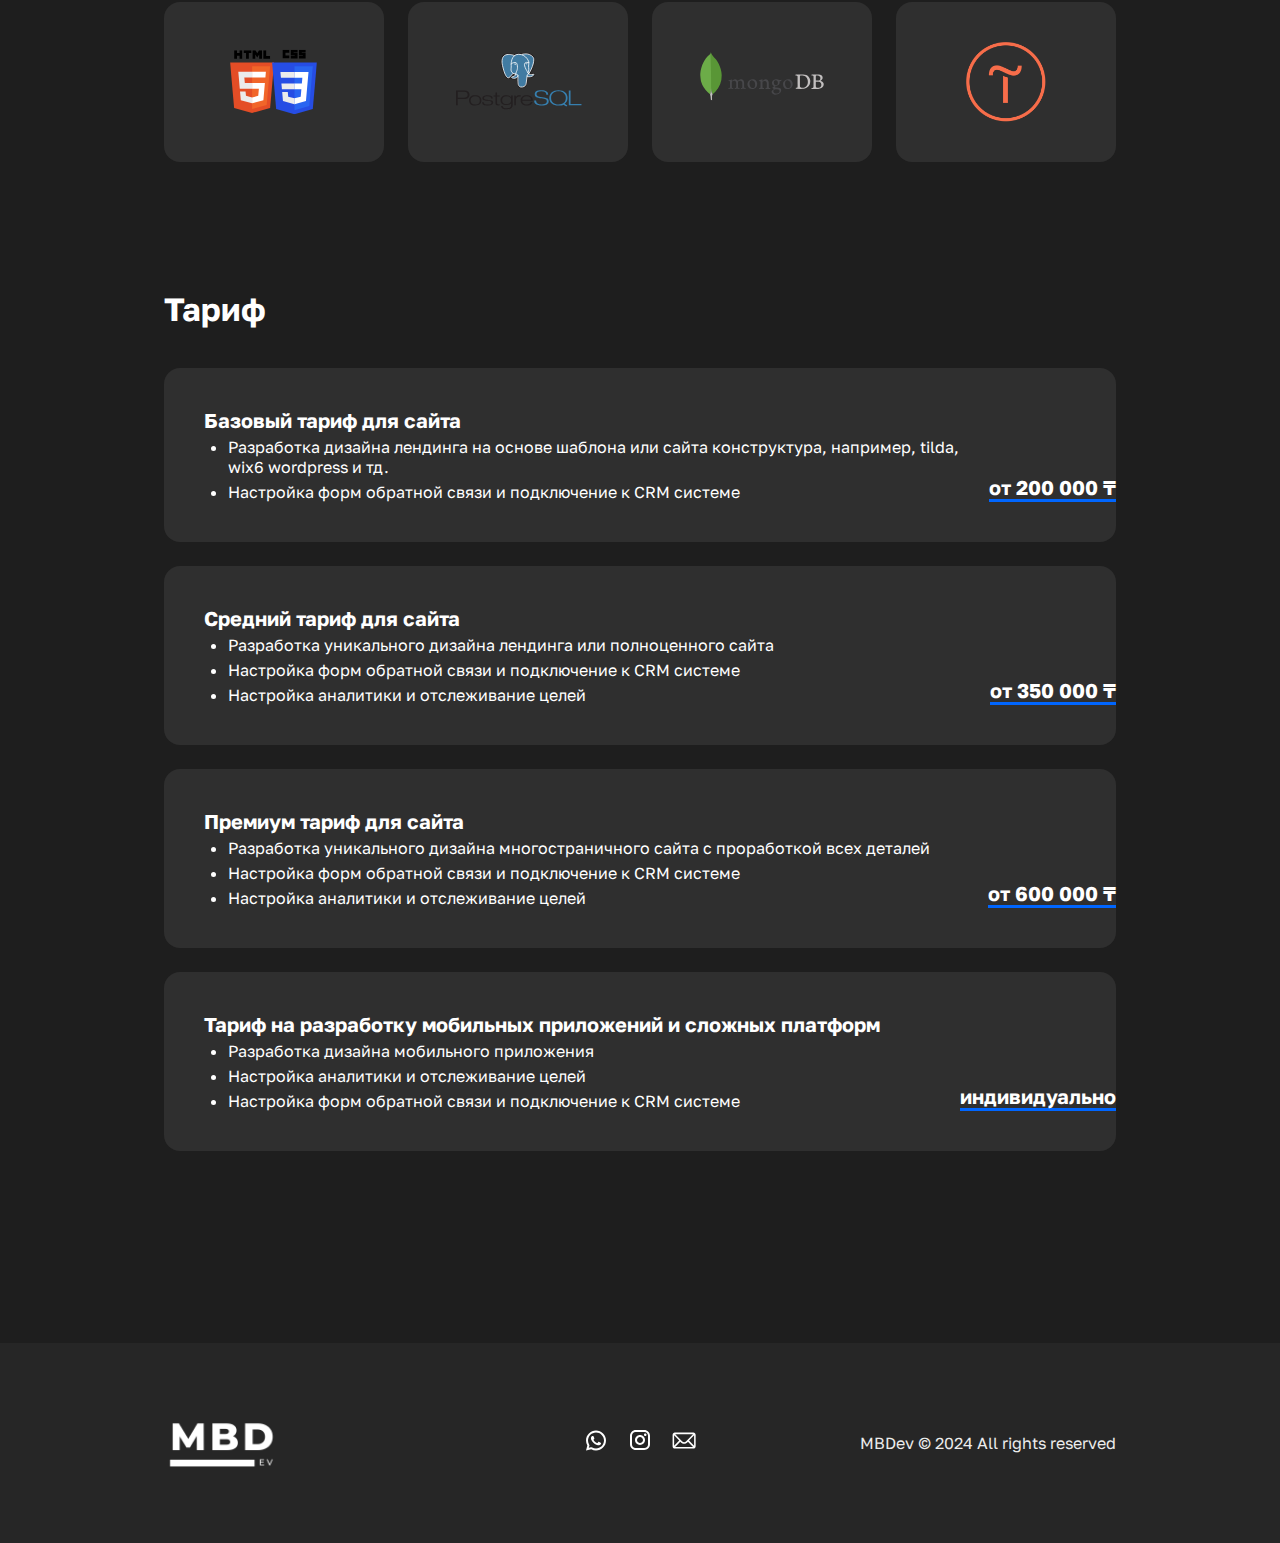
==== commit a8511be3: "lol" ====
--- a/index.html
+++ b/index.html
@@ -23,7 +23,7 @@
         <div class="header">
           <a href="#">
             <div class="header-logo">
-              <img src="public/logo/logo_black.png" alt="">
+              <img id="logo_black" src="public/logo/logo_black.png" alt="">
             </div>
           </a>
 
@@ -210,9 +210,9 @@
         <h2>О компаний</h2>
         <div class="about">
           <div class="about-title">
-            <div class="about-logo">
-              <img src="public/logo/logo_black.png" alt="">
-            </div>
+            <!-- <div class="about-logo"> -->
+              <!-- <img id="logo_black" src="public/logo/logo_black.png" alt=""> -->
+            <!-- </div> -->
             <p class="info">Наша команда состоит из профессионалов своего дела, которые постоянно совершенствуют свои навыки. Мы гордимся тем, что имеем множество довольных клиентов и успешных проектов.</p>
           </div>
 
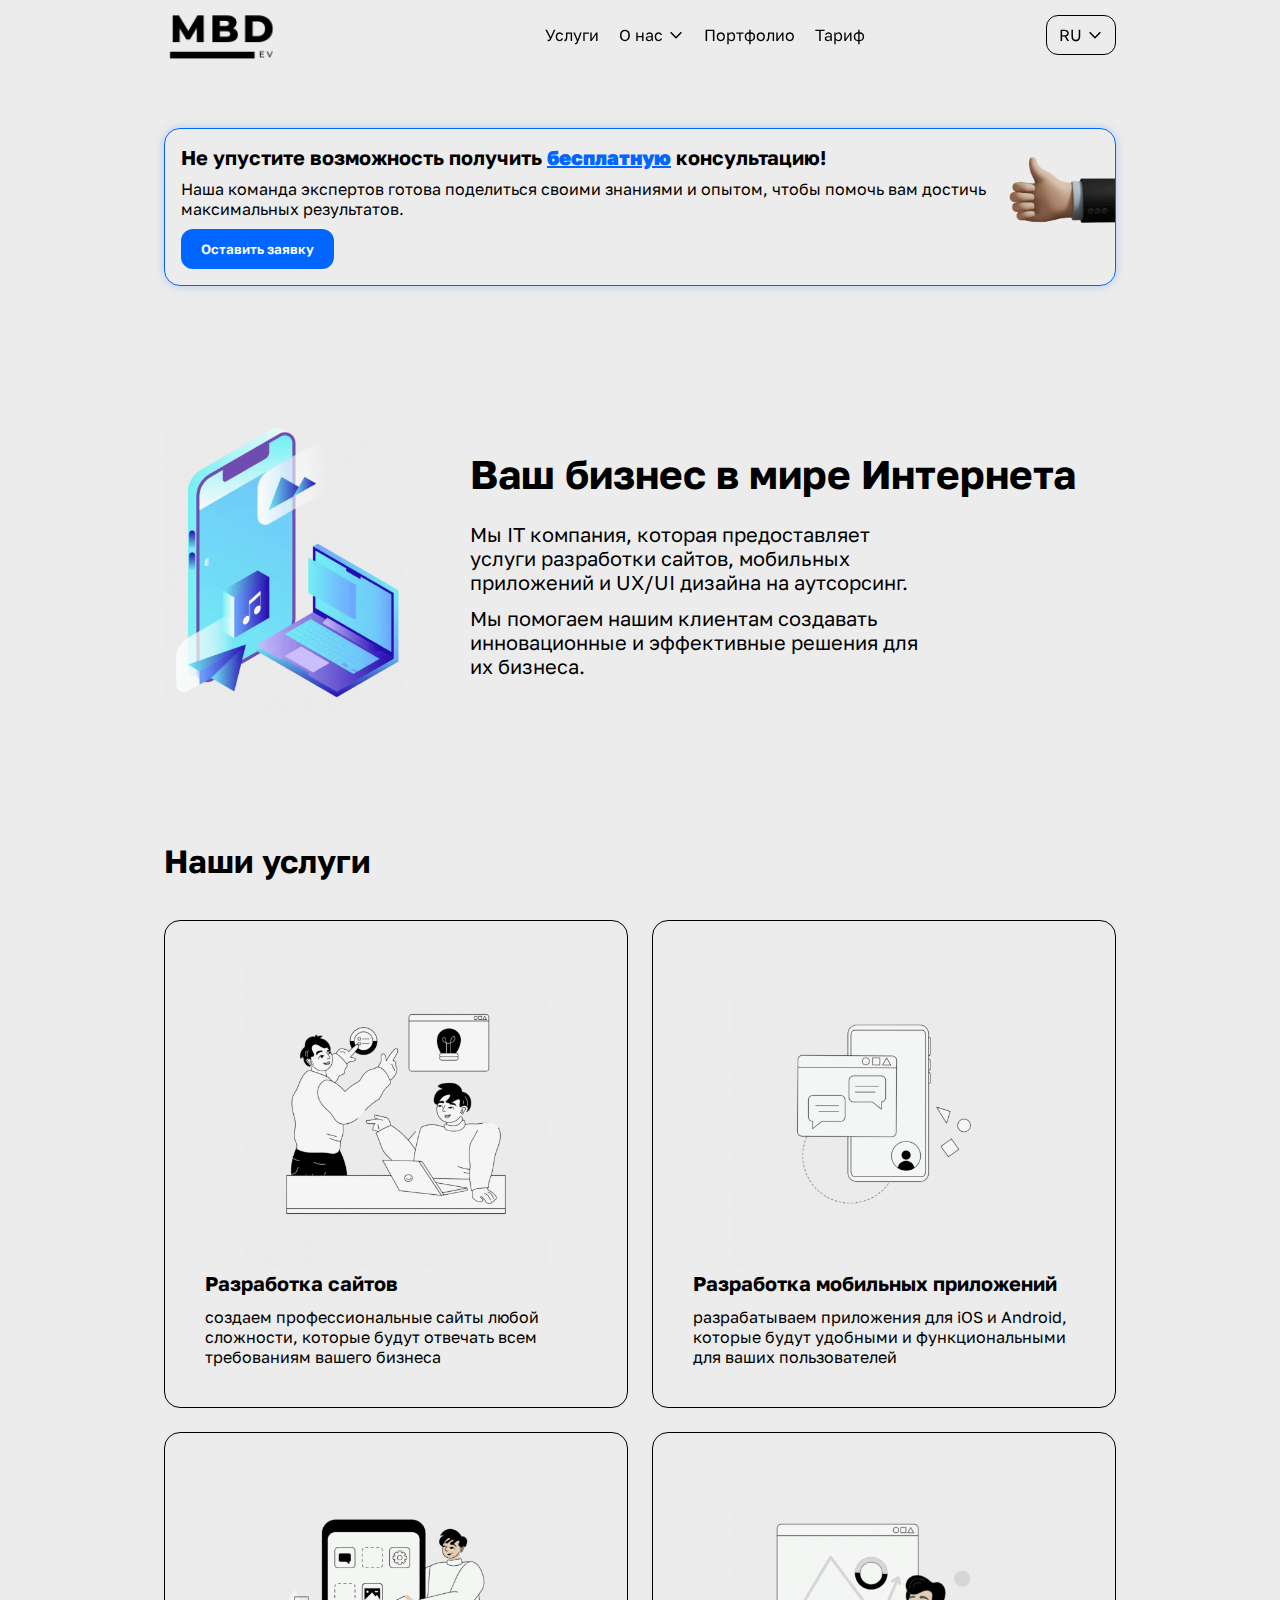
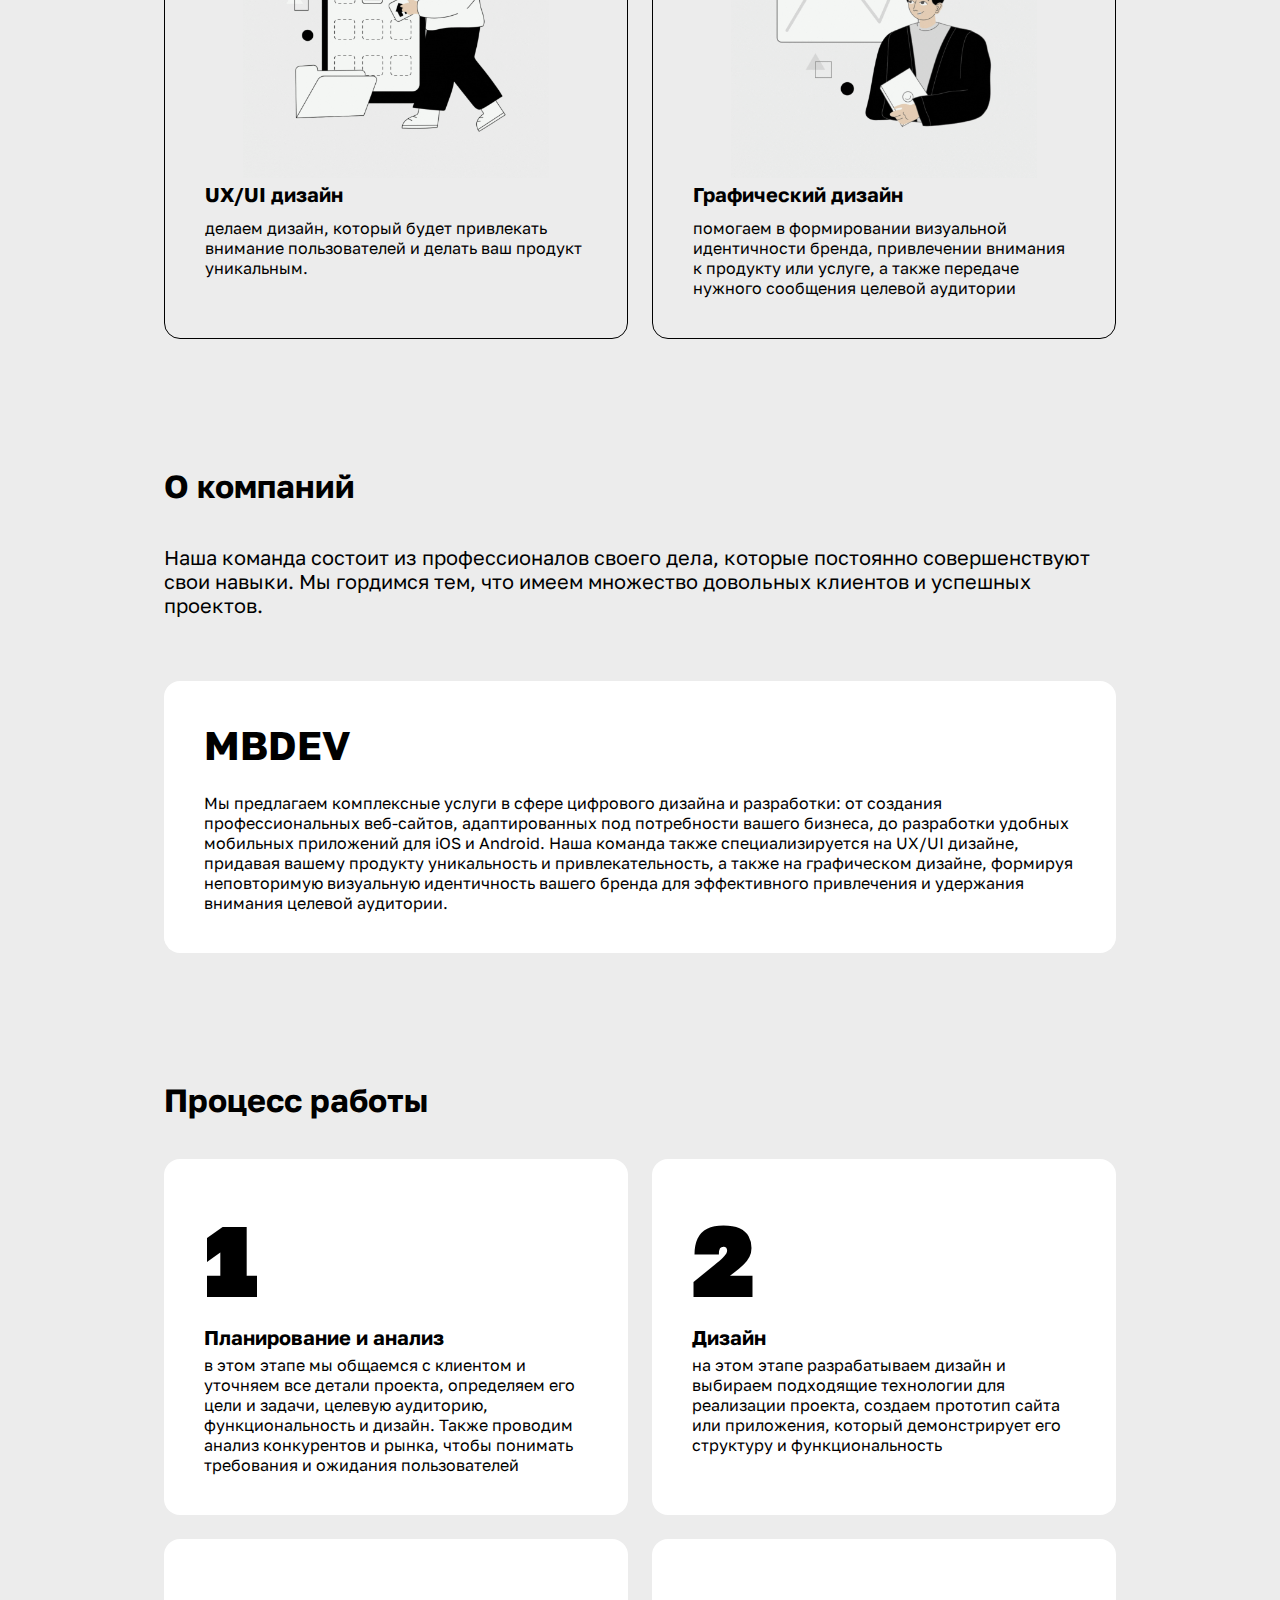
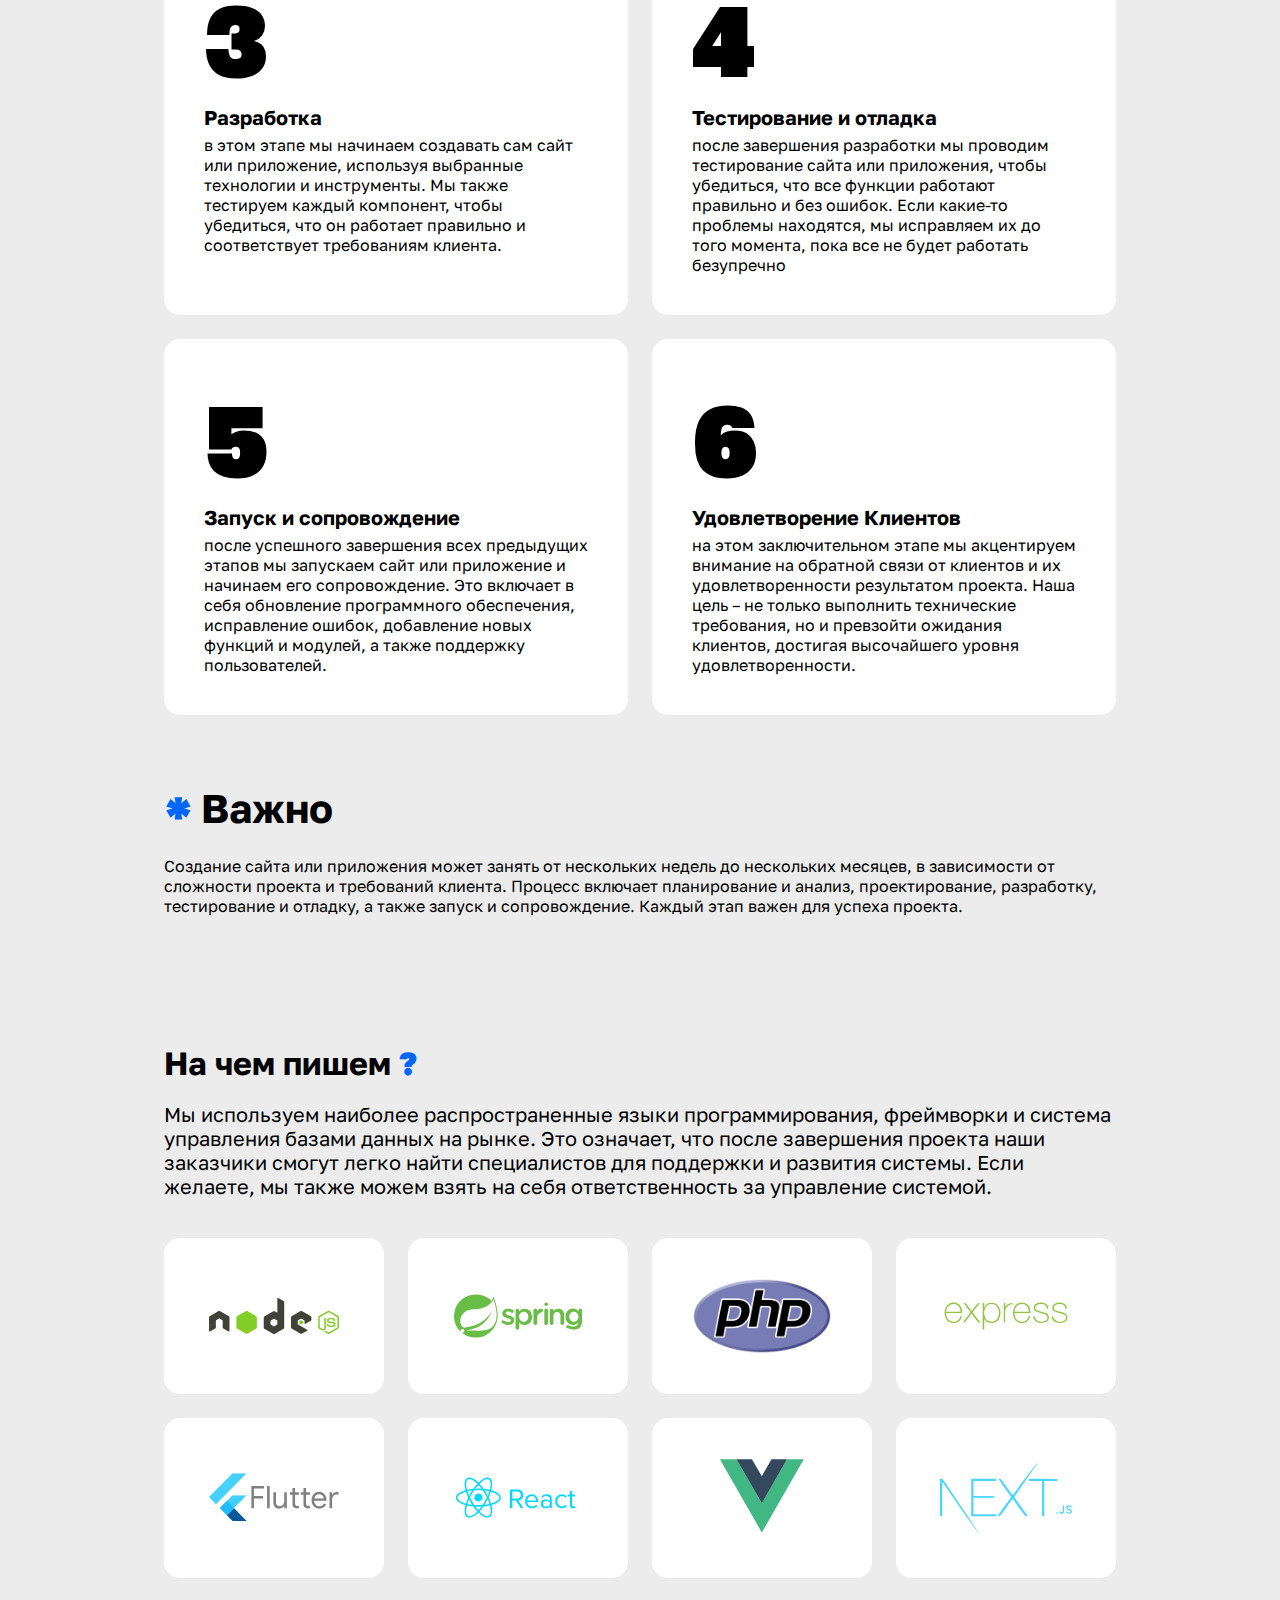
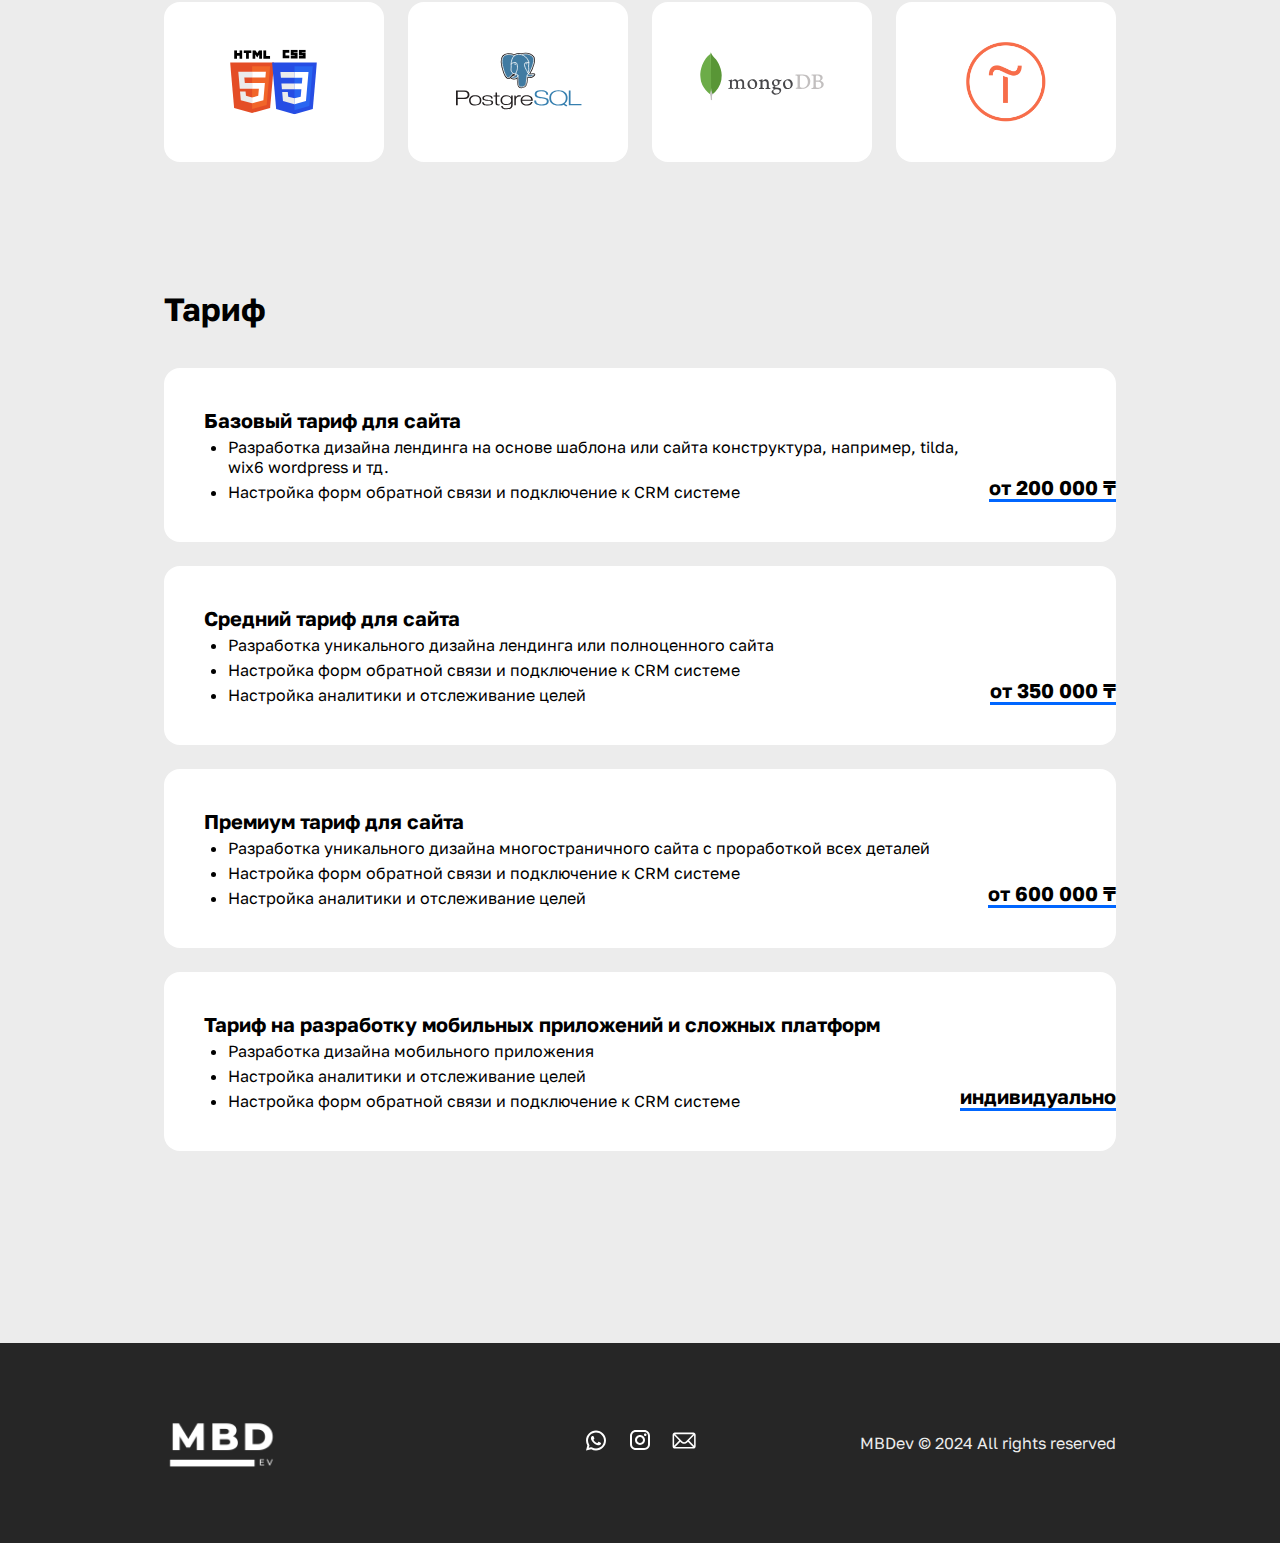
==== commit a9b6cfdb: "lol" ====
--- a/index.html
+++ b/index.html
@@ -13,10 +13,10 @@
 
   <body>
 
-    <button class="mode">
+    <!-- <button class="mode">
       <img class="dark" src="public/images/moon.svg" alt="">
       <img class="switch-mode light" src="public/images/sun.svg" alt="">
-    </button>
+    </button> -->
 
     <header>
       <div class="container">
@@ -115,10 +115,10 @@
         </ul>
       </div>
 
-      <button class="mode-menu">
+      <!-- <button class="mode-menu">
         <img class="dark-menu" src="public/images/moon.svg" alt="">
         <img class="switch-mode light-menu" src="public/images/sun.svg" alt="">
-      </button>
+      </button> -->
     </div>
 
     <div class="container container-content">
